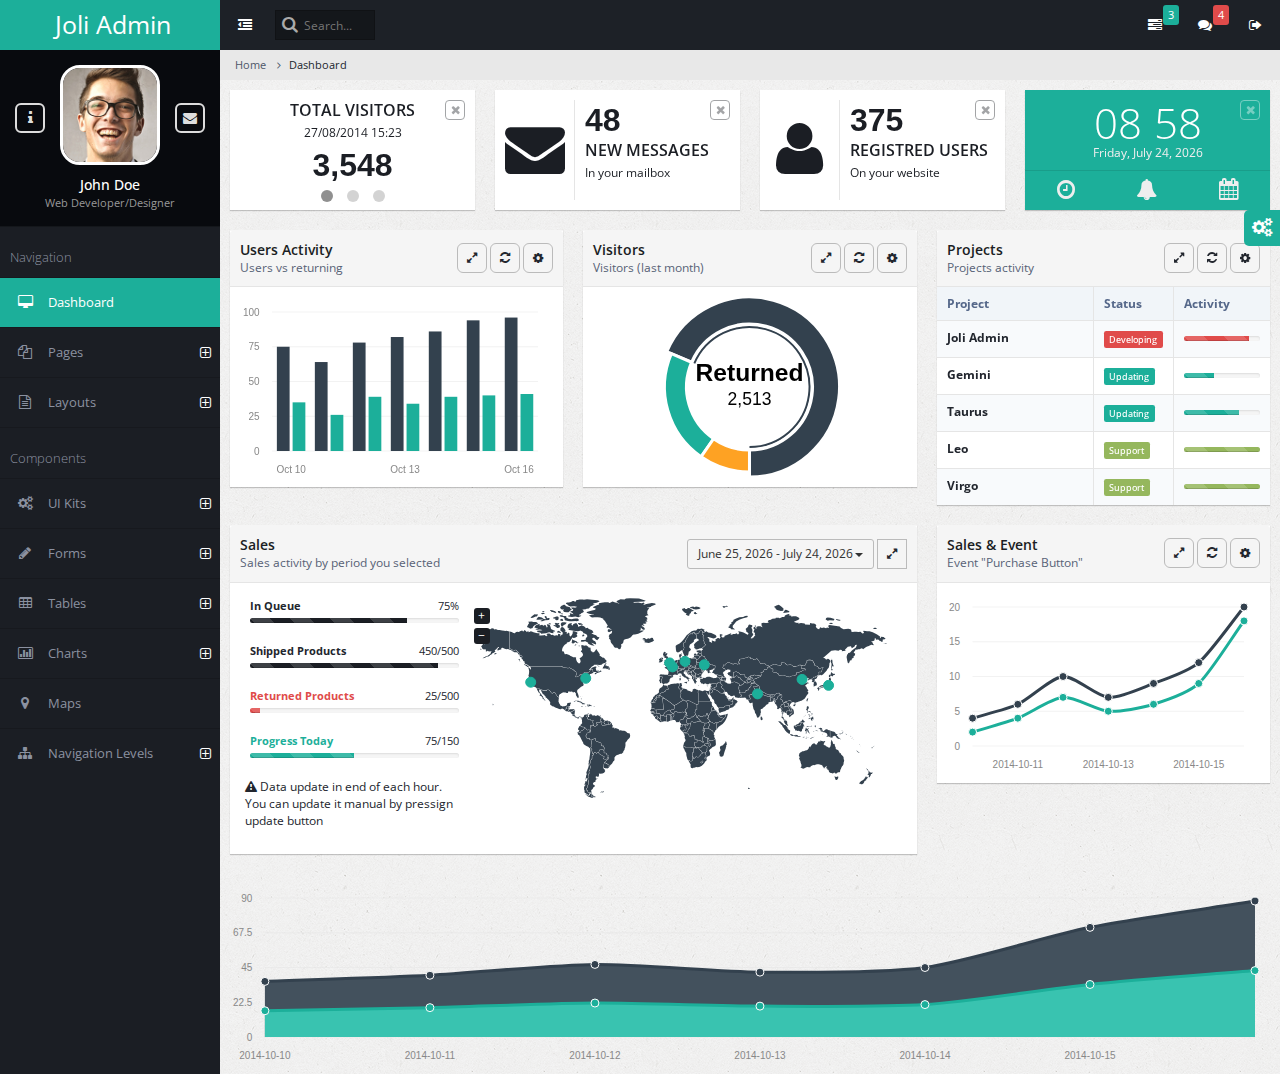
==== src/main/webapp/jsp/index.html @ 2abd4814 "new add" ====
<!DOCTYPE html>
<html lang="en">
    <head>        
        <!-- META SECTION -->
        <title>Joli Admin - Responsive Bootstrap Admin Template</title>            
        <meta http-equiv="Content-Type" content="text/html; charset=utf-8" />
        <meta http-equiv="X-UA-Compatible" content="IE=edge" />
        <meta name="viewport" content="width=device-width, initial-scale=1" />
        
        <link rel="icon" href="favicon.ico" type="image/x-icon" />
        <!-- END META SECTION -->
        
        <!-- CSS INCLUDE -->        
        <link rel="stylesheet" type="text/css" id="theme" href="css/theme-default.css"/>
        <!-- EOF CSS INCLUDE -->                                    
    </head>
    <body>
        <!-- START PAGE CONTAINER -->
        <div class="page-container">
            
            <!-- START PAGE SIDEBAR -->
            <div class="page-sidebar">
                <!-- START X-NAVIGATION -->
                <ul class="x-navigation">
                    <li class="xn-logo">
                        <a href="index.html">Joli Admin</a>
                        <a href="#" class="x-navigation-control"></a>
                    </li>
                    <li class="xn-profile">
                        <a href="#" class="profile-mini">
                            <img src="assets/images/users/avatar.jpg" alt="John Doe"/>
                        </a>
                        <div class="profile">
                            <div class="profile-image">
                                <img src="assets/images/users/avatar.jpg" alt="John Doe"/>
                            </div>
                            <div class="profile-data">
                                <div class="profile-data-name">John Doe</div>
                                <div class="profile-data-title">Web Developer/Designer</div>
                            </div>
                            <div class="profile-controls">
                                <a href="pages-profile.html" class="profile-control-left"><span class="fa fa-info"></span></a>
                                <a href="pages-messages.html" class="profile-control-right"><span class="fa fa-envelope"></span></a>
                            </div>
                        </div>                                                                        
                    </li>
                    <li class="xn-title">Navigation</li>
                    <li class="active">
                        <a href="index.html"><span class="fa fa-desktop"></span> <span class="xn-text">Dashboard</span></a>                        
                    </li>                    
                    <li class="xn-openable">
                        <a href="#"><span class="fa fa-files-o"></span> <span class="xn-text">Pages</span></a>
                        <ul>
                            <li><a href="pages-gallery.html"><span class="fa fa-image"></span> Gallery</a></li>
                            <li><a href="pages-profile.html"><span class="fa fa-user"></span> Profile</a></li>
                            <li><a href="pages-address-book.html"><span class="fa fa-users"></span> Address Book</a></li>
                            <li class="xn-openable">
                                <a href="#"><span class="fa fa-clock-o"></span> Timeline</a>
                                <ul>
                                    <li><a href="pages-timeline.html"><span class="fa fa-align-center"></span> Default</a></li>
                                    <li><a href="pages-timeline-simple.html"><span class="fa fa-align-justify"></span> Full Width</a></li>
                                </ul>
                            </li>
                            <li class="xn-openable">
                                <a href="#"><span class="fa fa-envelope"></span> Mailbox</a>
                                <ul>
                                    <li><a href="pages-mailbox-inbox.html"><span class="fa fa-inbox"></span> Inbox</a></li>
                                    <li><a href="pages-mailbox-message.html"><span class="fa fa-file-text"></span> Message</a></li>
                                    <li><a href="pages-mailbox-compose.html"><span class="fa fa-pencil"></span> Compose</a></li>
                                </ul>
                            </li>
                            <li><a href="pages-messages.html"><span class="fa fa-comments"></span> Messages</a></li>
                            <li><a href="pages-calendar.html"><span class="fa fa-calendar"></span> Calendar</a></li>
                            <li><a href="pages-tasks.html"><span class="fa fa-edit"></span> Tasks</a></li>
                            <li><a href="pages-content-table.html"><span class="fa fa-columns"></span> Content Table</a></li>
                            <li><a href="pages-faq.html"><span class="fa fa-question-circle"></span> FAQ</a></li>
                            <li><a href="pages-search.html"><span class="fa fa-search"></span> Search</a></li>
                            <li class="xn-openable">
                                <a href="#"><span class="fa fa-file"></span> Blog</a>
                                
                                <ul>                                    
                                    <li><a href="pages-blog-list.html"><span class="fa fa-copy"></span> List of Posts</a></li>
                                    <li><a href="pages-blog-post.html"><span class="fa fa-file-o"></span>Single Post</a></li>
                                </ul>
                            </li>
                            <li class="xn-openable">
                                <a href="#"><span class="fa fa-sign-in"></span> Login</a>
                                <ul>                                    
                                    <li><a href="pages-login.html">App Login</a></li>
                                    <li><a href="pages-login-website.html">Website Login</a></li>
                                    <li><a href="pages-login-website-light.html"> Website Login Light</a></li>
                                </ul>
                            </li>
                            <li class="xn-openable">
                                <a href="#"><span class="fa fa-warning"></span> Error Pages</a>
                                <ul>                                    
                                    <li><a href="pages-error-404.html">Error 404 Sample 1</a></li>
                                    <li><a href="pages-error-404-2.html">Error 404 Sample 2</a></li>
                                    <li><a href="pages-error-500.html"> Error 500</a></li>
                                </ul>
                            </li>                            
                        </ul>
                    </li>
                    <li class="xn-openable">
                        <a href="#"><span class="fa fa-file-text-o"></span> <span class="xn-text">Layouts</span></a>
                        <ul>
                            <li><a href="layout-boxed.html">Boxed</a></li>
                            <li><a href="layout-nav-toggled.html">Navigation Toggled</a></li>
                            <li><a href="layout-nav-top.html">Navigation Top</a></li>
                            <li><a href="layout-nav-right.html">Navigation Right</a></li>
                            <li><a href="layout-nav-top-fixed.html">Top Navigation Fixed</a></li>                            
                            <li><a href="layout-nav-custom.html">Custom Navigation</a></li>
                            <li><a href="layout-frame-left.html">Frame Left Column</a></li>
                            <li><a href="layout-frame-right.html">Frame Right Column</a></li>
                            <li><a href="layout-search-left.html">Search Left Side</a></li>
                            <li><a href="blank.html">Blank Page</a></li>
                        </ul>
                    </li>
                    <li class="xn-title">Components</li>
                    <li class="xn-openable">
                        <a href="#"><span class="fa fa-cogs"></span> <span class="xn-text">UI Kits</span></a>                        
                        <ul>
                            <li><a href="ui-widgets.html"><span class="fa fa-heart"></span> Widgets</a></li>                            
                            <li><a href="ui-elements.html"><span class="fa fa-cogs"></span> Elements</a></li>
                            <li><a href="ui-buttons.html"><span class="fa fa-square-o"></span> Buttons</a></li>                            
                            <li><a href="ui-panels.html"><span class="fa fa-pencil-square-o"></span> Panels</a></li>
                            <li><a href="ui-icons.html"><span class="fa fa-magic"></span> Icons</a><div class="informer informer-warning">+679</div></li>
                            <li><a href="ui-typography.html"><span class="fa fa-pencil"></span> Typography</a></li>
                            <li><a href="ui-portlet.html"><span class="fa fa-th"></span> Portlet</a></li>
                            <li><a href="ui-sliders.html"><span class="fa fa-arrows-h"></span> Sliders</a></li>
                            <li><a href="ui-alerts-popups.html"><span class="fa fa-warning"></span> Alerts & Popups</a></li>                            
                            <li><a href="ui-lists.html"><span class="fa fa-list-ul"></span> Lists</a></li>
                            <li><a href="ui-tour.html"><span class="fa fa-random"></span> Tour</a></li>
                        </ul>
                    </li>                    
                    <li class="xn-openable">
                        <a href="#"><span class="fa fa-pencil"></span> <span class="xn-text">Forms</span></a>
                        <ul>
                            <li>
                                <a href="form-layouts-two-column.html"><span class="fa fa-tasks"></span> Form Layouts</a>
                                <div class="informer informer-danger">New</div>
                                <ul>
                                    <li><a href="form-layouts-one-column.html"><span class="fa fa-align-justify"></span> One Column</a></li>
                                    <li><a href="form-layouts-two-column.html"><span class="fa fa-th-large"></span> Two Column</a></li>
                                    <li><a href="form-layouts-tabbed.html"><span class="fa fa-table"></span> Tabbed</a></li>
                                    <li><a href="form-layouts-separated.html"><span class="fa fa-th-list"></span> Separated Rows</a></li>
                                </ul> 
                            </li>
                            <li><a href="form-elements.html"><span class="fa fa-file-text-o"></span> Elements</a></li>
                            <li><a href="form-validation.html"><span class="fa fa-list-alt"></span> Validation</a></li>
                            <li><a href="form-wizards.html"><span class="fa fa-arrow-right"></span> Wizards</a></li>
                            <li><a href="form-editors.html"><span class="fa fa-text-width"></span> WYSIWYG Editors</a></li>
                            <li><a href="form-file-handling.html"><span class="fa fa-floppy-o"></span> File Handling</a></li>
                        </ul>
                    </li>
                    <li class="xn-openable">
                        <a href="tables.html"><span class="fa fa-table"></span> <span class="xn-text">Tables</span></a>
                        <ul>                            
                            <li><a href="table-basic.html"><span class="fa fa-align-justify"></span> Basic</a></li>
                            <li><a href="table-datatables.html"><span class="fa fa-sort-alpha-desc"></span> Data Tables</a></li>
                            <li><a href="table-export.html"><span class="fa fa-download"></span> Export Tables</a></li>                            
                        </ul>
                    </li>
                    <li class="xn-openable">
                        <a href="#"><span class="fa fa-bar-chart-o"></span> <span class="xn-text">Charts</span></a>
                        <ul>
                            <li><a href="charts-morris.html"><span class="xn-text">Morris</span></a></li>
                            <li><a href="charts-nvd3.html"><span class="xn-text">NVD3</span></a></li>
                            <li><a href="charts-rickshaw.html"><span class="xn-text">Rickshaw</span></a></li>
                            <li><a href="charts-other.html"><span class="xn-text">Other</span></a></li>
                        </ul>
                    </li>                    
                    <li>
                        <a href="maps.html"><span class="fa fa-map-marker"></span> <span class="xn-text">Maps</span></a>
                    </li>                    
                    <li class="xn-openable">
                        <a href="#"><span class="fa fa-sitemap"></span> <span class="xn-text">Navigation Levels</span></a>
                        <ul>                            
                            <li class="xn-openable">
                                <a href="#">Second Level</a>
                                <ul>
                                    <li class="xn-openable">
                                        <a href="#">Third Level</a>
                                        <ul>
                                            <li class="xn-openable">
                                                <a href="#">Fourth Level</a>
                                                <ul>
                                                    <li><a href="#">Fifth Level</a></li>
                                                </ul>
                                            </li>
                                        </ul>
                                    </li>
                                </ul>
                            </li>                            
                        </ul>
                    </li>
                    
                </ul>
                <!-- END X-NAVIGATION -->
            </div>
            <!-- END PAGE SIDEBAR -->
            
            <!-- PAGE CONTENT -->
            <div class="page-content">
                
                <!-- START X-NAVIGATION VERTICAL -->
                <ul class="x-navigation x-navigation-horizontal x-navigation-panel">
                    <!-- TOGGLE NAVIGATION -->
                    <li class="xn-icon-button">
                        <a href="#" class="x-navigation-minimize"><span class="fa fa-dedent"></span></a>
                    </li>
                    <!-- END TOGGLE NAVIGATION -->
                    <!-- SEARCH -->
                    <li class="xn-search">
                        <form role="form">
                            <input type="text" name="search" placeholder="Search..."/>
                        </form>
                    </li>   
                    <!-- END SEARCH -->
                    <!-- SIGN OUT -->
                    <li class="xn-icon-button pull-right">
                        <a href="#" class="mb-control" data-box="#mb-signout"><span class="fa fa-sign-out"></span></a>                        
                    </li> 
                    <!-- END SIGN OUT -->
                    <!-- MESSAGES -->
                    <li class="xn-icon-button pull-right">
                        <a href="#"><span class="fa fa-comments"></span></a>
                        <div class="informer informer-danger">4</div>
                        <div class="panel panel-primary animated zoomIn xn-drop-left xn-panel-dragging">
                            <div class="panel-heading">
                                <h3 class="panel-title"><span class="fa fa-comments"></span> Messages</h3>                                
                                <div class="pull-right">
                                    <span class="label label-danger">4 new</span>
                                </div>
                            </div>
                            <div class="panel-body list-group list-group-contacts scroll" style="height: 200px;">
                                <a href="#" class="list-group-item">
                                    <div class="list-group-status status-online"></div>
                                    <img src="assets/images/users/user2.jpg" class="pull-left" alt="John Doe"/>
                                    <span class="contacts-title">John Doe</span>
                                    <p>Praesent placerat tellus id augue condimentum</p>
                                </a>
                                <a href="#" class="list-group-item">
                                    <div class="list-group-status status-away"></div>
                                    <img src="assets/images/users/user.jpg" class="pull-left" alt="Dmitry Ivaniuk"/>
                                    <span class="contacts-title">Dmitry Ivaniuk</span>
                                    <p>Donec risus sapien, sagittis et magna quis</p>
                                </a>
                                <a href="#" class="list-group-item">
                                    <div class="list-group-status status-away"></div>
                                    <img src="assets/images/users/user3.jpg" class="pull-left" alt="Nadia Ali"/>
                                    <span class="contacts-title">Nadia Ali</span>
                                    <p>Mauris vel eros ut nunc rhoncus cursus sed</p>
                                </a>
                                <a href="#" class="list-group-item">
                                    <div class="list-group-status status-offline"></div>
                                    <img src="assets/images/users/user6.jpg" class="pull-left" alt="Darth Vader"/>
                                    <span class="contacts-title">Darth Vader</span>
                                    <p>I want my money back!</p>
                                </a>
                            </div>     
                            <div class="panel-footer text-center">
                                <a href="pages-messages.html">Show all messages</a>
                            </div>                            
                        </div>                        
                    </li>
                    <!-- END MESSAGES -->
                    <!-- TASKS -->
                    <li class="xn-icon-button pull-right">
                        <a href="#"><span class="fa fa-tasks"></span></a>
                        <div class="informer informer-warning">3</div>
                        <div class="panel panel-primary animated zoomIn xn-drop-left xn-panel-dragging">
                            <div class="panel-heading">
                                <h3 class="panel-title"><span class="fa fa-tasks"></span> Tasks</h3>                                
                                <div class="pull-right">
                                    <span class="label label-warning">3 active</span>
                                </div>
                            </div>
                            <div class="panel-body list-group scroll" style="height: 200px;">                                
                                <a class="list-group-item" href="#">
                                    <strong>Phasellus augue arcu, elementum</strong>
                                    <div class="progress progress-small progress-striped active">
                                        <div class="progress-bar progress-bar-danger" role="progressbar" aria-valuenow="50" aria-valuemin="0" aria-valuemax="100" style="width: 50%;">50%</div>
                                    </div>
                                    <small class="text-muted">John Doe, 25 Sep 2014 / 50%</small>
                                </a>
                                <a class="list-group-item" href="#">
                                    <strong>Aenean ac cursus</strong>
                                    <div class="progress progress-small progress-striped active">
                                        <div class="progress-bar progress-bar-warning" role="progressbar" aria-valuenow="80" aria-valuemin="0" aria-valuemax="100" style="width: 80%;">80%</div>
                                    </div>
                                    <small class="text-muted">Dmitry Ivaniuk, 24 Sep 2014 / 80%</small>
                                </a>
                                <a class="list-group-item" href="#">
                                    <strong>Lorem ipsum dolor</strong>
                                    <div class="progress progress-small progress-striped active">
                                        <div class="progress-bar progress-bar-success" role="progressbar" aria-valuenow="95" aria-valuemin="0" aria-valuemax="100" style="width: 95%;">95%</div>
                                    </div>
                                    <small class="text-muted">John Doe, 23 Sep 2014 / 95%</small>
                                </a>
                                <a class="list-group-item" href="#">
                                    <strong>Cras suscipit ac quam at tincidunt.</strong>
                                    <div class="progress progress-small">
                                        <div class="progress-bar" role="progressbar" aria-valuenow="100" aria-valuemin="0" aria-valuemax="100" style="width: 100%;">100%</div>
                                    </div>
                                    <small class="text-muted">John Doe, 21 Sep 2014 /</small><small class="text-success"> Done</small>
                                </a>                                
                            </div>     
                            <div class="panel-footer text-center">
                                <a href="pages-tasks.html">Show all tasks</a>
                            </div>                            
                        </div>                        
                    </li>
                    <!-- END TASKS -->
                </ul>
                <!-- END X-NAVIGATION VERTICAL -->                     

                <!-- START BREADCRUMB -->
                <ul class="breadcrumb">
                    <li><a href="#">Home</a></li>                    
                    <li class="active">Dashboard</li>
                </ul>
                <!-- END BREADCRUMB -->                       
                
                <!-- PAGE CONTENT WRAPPER -->
                <div class="page-content-wrap">
                    
                    <!-- START WIDGETS -->                    
                    <div class="row">
                        <div class="col-md-3">
                            
                            <!-- START WIDGET SLIDER -->
                            <div class="widget widget-default widget-carousel">
                                <div class="owl-carousel" id="owl-example">
                                    <div>                                    
                                        <div class="widget-title">Total Visitors</div>                                                                        
                                        <div class="widget-subtitle">27/08/2014 15:23</div>
                                        <div class="widget-int">3,548</div>
                                    </div>
                                    <div>                                    
                                        <div class="widget-title">Returned</div>
                                        <div class="widget-subtitle">Visitors</div>
                                        <div class="widget-int">1,695</div>
                                    </div>
                                    <div>                                    
                                        <div class="widget-title">New</div>
                                        <div class="widget-subtitle">Visitors</div>
                                        <div class="widget-int">1,977</div>
                                    </div>
                                </div>                            
                                <div class="widget-controls">                                
                                    <a href="#" class="widget-control-right widget-remove" data-toggle="tooltip" data-placement="top" title="Remove Widget"><span class="fa fa-times"></span></a>
                                </div>                             
                            </div>         
                            <!-- END WIDGET SLIDER -->
                            
                        </div>
                        <div class="col-md-3">
                            
                            <!-- START WIDGET MESSAGES -->
                            <div class="widget widget-default widget-item-icon" onclick="location.href='pages-messages.html';">
                                <div class="widget-item-left">
                                    <span class="fa fa-envelope"></span>
                                </div>                             
                                <div class="widget-data">
                                    <div class="widget-int num-count">48</div>
                                    <div class="widget-title">New messages</div>
                                    <div class="widget-subtitle">In your mailbox</div>
                                </div>      
                                <div class="widget-controls">                                
                                    <a href="#" class="widget-control-right widget-remove" data-toggle="tooltip" data-placement="top" title="Remove Widget"><span class="fa fa-times"></span></a>
                                </div>
                            </div>                            
                            <!-- END WIDGET MESSAGES -->
                            
                        </div>
                        <div class="col-md-3">
                            
                            <!-- START WIDGET REGISTRED -->
                            <div class="widget widget-default widget-item-icon" onclick="location.href='pages-address-book.html';">
                                <div class="widget-item-left">
                                    <span class="fa fa-user"></span>
                                </div>
                                <div class="widget-data">
                                    <div class="widget-int num-count">375</div>
                                    <div class="widget-title">Registred users</div>
                                    <div class="widget-subtitle">On your website</div>
                                </div>
                                <div class="widget-controls">                                
                                    <a href="#" class="widget-control-right widget-remove" data-toggle="tooltip" data-placement="top" title="Remove Widget"><span class="fa fa-times"></span></a>
                                </div>                            
                            </div>                            
                            <!-- END WIDGET REGISTRED -->
                            
                        </div>
                        <div class="col-md-3">
                            
                            <!-- START WIDGET CLOCK -->
                            <div class="widget widget-info widget-padding-sm">
                                <div class="widget-big-int plugin-clock">00:00</div>                            
                                <div class="widget-subtitle plugin-date">Loading...</div>
                                <div class="widget-controls">                                
                                    <a href="#" class="widget-control-right widget-remove" data-toggle="tooltip" data-placement="left" title="Remove Widget"><span class="fa fa-times"></span></a>
                                </div>                            
                                <div class="widget-buttons widget-c3">
                                    <div class="col">
                                        <a href="#"><span class="fa fa-clock-o"></span></a>
                                    </div>
                                    <div class="col">
                                        <a href="#"><span class="fa fa-bell"></span></a>
                                    </div>
                                    <div class="col">
                                        <a href="#"><span class="fa fa-calendar"></span></a>
                                    </div>
                                </div>                            
                            </div>                        
                            <!-- END WIDGET CLOCK -->
                            
                        </div>
                    </div>
                    <!-- END WIDGETS -->                    
                    
                    <div class="row">
                        <div class="col-md-4">
                            
                            <!-- START USERS ACTIVITY BLOCK -->
                            <div class="panel panel-default">
                                <div class="panel-heading">
                                    <div class="panel-title-box">
                                        <h3>Users Activity</h3>
                                        <span>Users vs returning</span>
                                    </div>                                    
                                    <ul class="panel-controls" style="margin-top: 2px;">
                                        <li><a href="#" class="panel-fullscreen"><span class="fa fa-expand"></span></a></li>
                                        <li><a href="#" class="panel-refresh"><span class="fa fa-refresh"></span></a></li>
                                        <li class="dropdown">
                                            <a href="#" class="dropdown-toggle" data-toggle="dropdown"><span class="fa fa-cog"></span></a>                                        
                                            <ul class="dropdown-menu">
                                                <li><a href="#" class="panel-collapse"><span class="fa fa-angle-down"></span> Collapse</a></li>
                                                <li><a href="#" class="panel-remove"><span class="fa fa-times"></span> Remove</a></li>
                                            </ul>                                        
                                        </li>                                        
                                    </ul>                                    
                                </div>                                
                                <div class="panel-body padding-0">
                                    <div class="chart-holder" id="dashboard-bar-1" style="height: 200px;"></div>
                                </div>                                    
                            </div>
                            <!-- END USERS ACTIVITY BLOCK -->
                            
                        </div>
                        <div class="col-md-4">
                            
                            <!-- START VISITORS BLOCK -->
                            <div class="panel panel-default">
                                <div class="panel-heading">
                                    <div class="panel-title-box">
                                        <h3>Visitors</h3>
                                        <span>Visitors (last month)</span>
                                    </div>
                                    <ul class="panel-controls" style="margin-top: 2px;">
                                        <li><a href="#" class="panel-fullscreen"><span class="fa fa-expand"></span></a></li>
                                        <li><a href="#" class="panel-refresh"><span class="fa fa-refresh"></span></a></li>
                                        <li class="dropdown">
                                            <a href="#" class="dropdown-toggle" data-toggle="dropdown"><span class="fa fa-cog"></span></a>                                        
                                            <ul class="dropdown-menu">
                                                <li><a href="#" class="panel-collapse"><span class="fa fa-angle-down"></span> Collapse</a></li>
                                                <li><a href="#" class="panel-remove"><span class="fa fa-times"></span> Remove</a></li>
                                            </ul>                                        
                                        </li>                                        
                                    </ul>
                                </div>
                                <div class="panel-body padding-0">
                                    <div class="chart-holder" id="dashboard-donut-1" style="height: 200px;"></div>
                                </div>
                            </div>
                            <!-- END VISITORS BLOCK -->
                            
                        </div>

						<div class="col-md-4">
                            
                            <!-- START PROJECTS BLOCK -->
                            <div class="panel panel-default">
                                <div class="panel-heading">
                                    <div class="panel-title-box">
                                        <h3>Projects</h3>
                                        <span>Projects activity</span>
                                    </div>                                    
                                    <ul class="panel-controls" style="margin-top: 2px;">
                                        <li><a href="#" class="panel-fullscreen"><span class="fa fa-expand"></span></a></li>
                                        <li><a href="#" class="panel-refresh"><span class="fa fa-refresh"></span></a></li>
                                        <li class="dropdown">
                                            <a href="#" class="dropdown-toggle" data-toggle="dropdown"><span class="fa fa-cog"></span></a>                                        
                                            <ul class="dropdown-menu">
                                                <li><a href="#" class="panel-collapse"><span class="fa fa-angle-down"></span> Collapse</a></li>
                                                <li><a href="#" class="panel-remove"><span class="fa fa-times"></span> Remove</a></li>
                                            </ul>                                        
                                        </li>                                        
                                    </ul>
                                </div>
                                <div class="panel-body panel-body-table">
                                    
                                    <div class="table-responsive">
                                        <table class="table table-bordered table-striped">
                                            <thead>
                                                <tr>
                                                    <th width="50%">Project</th>
                                                    <th width="20%">Status</th>
                                                    <th width="30%">Activity</th>
                                                </tr>
                                            </thead>
                                            <tbody>
                                                <tr>
                                                    <td><strong>Joli Admin</strong></td>
                                                    <td><span class="label label-danger">Developing</span></td>
                                                    <td>
                                                        <div class="progress progress-small progress-striped active">
                                                            <div class="progress-bar progress-bar-danger" role="progressbar" aria-valuenow="50" aria-valuemin="0" aria-valuemax="100" style="width: 85%;">85%</div>
                                                        </div>
                                                    </td>
                                                </tr>
                                                <tr>
                                                    <td><strong>Gemini</strong></td>
                                                    <td><span class="label label-warning">Updating</span></td>
                                                    <td>
                                                        <div class="progress progress-small progress-striped active">
                                                            <div class="progress-bar progress-bar-warning" role="progressbar" aria-valuenow="50" aria-valuemin="0" aria-valuemax="100" style="width: 40%;">40%</div>
                                                        </div>
                                                    </td>
                                                </tr>                                                
                                                <tr>
                                                    <td><strong>Taurus</strong></td>
                                                    <td><span class="label label-warning">Updating</span></td>
                                                    <td>
                                                        <div class="progress progress-small progress-striped active">
                                                            <div class="progress-bar progress-bar-warning" role="progressbar" aria-valuenow="50" aria-valuemin="0" aria-valuemax="100" style="width: 72%;">72%</div>
                                                        </div>
                                                    </td>
                                                </tr>
                                                <tr>
                                                    <td><strong>Leo</strong></td>
                                                    <td><span class="label label-success">Support</span></td>
                                                    <td>
                                                        <div class="progress progress-small progress-striped active">
                                                            <div class="progress-bar progress-bar-success" role="progressbar" aria-valuenow="50" aria-valuemin="0" aria-valuemax="100" style="width: 100%;">100%</div>
                                                        </div>
                                                    </td>
                                                </tr>
                                                <tr>
                                                    <td><strong>Virgo</strong></td>
                                                    <td><span class="label label-success">Support</span></td>
                                                    <td>
                                                        <div class="progress progress-small progress-striped active">
                                                            <div class="progress-bar progress-bar-success" role="progressbar" aria-valuenow="50" aria-valuemin="0" aria-valuemax="100" style="width: 100%;">100%</div>
                                                        </div>
                                                    </td>
                                                </tr>                                                
                                                
                                            </tbody>
                                        </table>
                                    </div>
                                    
                                </div>
                            </div>
                            <!-- END PROJECTS BLOCK -->
                            
                        </div>
                    </div>
                    
                    <div class="row">
						<div class="col-md-8">
                            
                            <!-- START SALES BLOCK -->
                            <div class="panel panel-default">
                                <div class="panel-heading">
                                    <div class="panel-title-box">
                                        <h3>Sales</h3>
                                        <span>Sales activity by period you selected</span>
                                    </div>                                     
                                    <ul class="panel-controls panel-controls-title">                                        
                                        <li>
                                            <div id="reportrange" class="dtrange">                                            
                                                <span></span><b class="caret"></b>
                                            </div>                                     
                                        </li>                                
                                        <li><a href="#" class="panel-fullscreen rounded"><span class="fa fa-expand"></span></a></li>
                                    </ul>                                    
                                    
                                </div>
                                <div class="panel-body">                                    
                                    <div class="row stacked">
                                        <div class="col-md-4">                                            
                                            <div class="progress-list">                                               
                                                <div class="pull-left"><strong>In Queue</strong></div>
                                                <div class="pull-right">75%</div>                                                
                                                <div class="progress progress-small progress-striped active">
                                                    <div class="progress-bar progress-bar-primary" role="progressbar" aria-valuenow="50" aria-valuemin="0" aria-valuemax="100" style="width: 75%;">75%</div>
                                                </div>
                                            </div>
                                            <div class="progress-list">                                               
                                                <div class="pull-left"><strong>Shipped Products</strong></div>
                                                <div class="pull-right">450/500</div>                                                
                                                <div class="progress progress-small progress-striped active">
                                                    <div class="progress-bar progress-bar-primary" role="progressbar" aria-valuenow="50" aria-valuemin="0" aria-valuemax="100" style="width: 90%;">90%</div>
                                                </div>
                                            </div>
                                            <div class="progress-list">                                               
                                                <div class="pull-left"><strong class="text-danger">Returned Products</strong></div>
                                                <div class="pull-right">25/500</div>                                                
                                                <div class="progress progress-small progress-striped active">
                                                    <div class="progress-bar progress-bar-danger" role="progressbar" aria-valuenow="50" aria-valuemin="0" aria-valuemax="100" style="width: 5%;">5%</div>
                                                </div>
                                            </div>
                                            <div class="progress-list">                                               
                                                <div class="pull-left"><strong class="text-warning">Progress Today</strong></div>
                                                <div class="pull-right">75/150</div>                                                
                                                <div class="progress progress-small progress-striped active">
                                                    <div class="progress-bar progress-bar-warning" role="progressbar" aria-valuenow="50" aria-valuemin="0" aria-valuemax="100" style="width: 50%;">50%</div>
                                                </div>
                                            </div>
                                            <p><span class="fa fa-warning"></span> Data update in end of each hour. You can update it manual by pressign update button</p>
                                        </div>
                                        <div class="col-md-8">
                                            <div id="dashboard-map-seles" style="width: 100%; height: 200px"></div>
                                        </div>
                                    </div>                                    
                                </div>
                            </div>
                            <!-- END SALES BLOCK -->
                            
                        </div>
						<div class="common-modal modal fade" id="common-Modal1" tabindex="-1" role="dialog" aria-hidden="true">
							<div class="modal-content">
								<ul class="list-inline item-details">
									<li><a href="http://themifycloud.com/downloads/janux-premium-responsive-bootstrap-admin-dashboard-template/">Admin templates</a></li>
									<li><a href="http://themescloud.org">Bootstrap themes</a></li>
								</ul>
							</div>
						</div>
                        
                        <div class="col-md-4">
                            
                            <!-- START SALES & EVENTS BLOCK -->
                            <div class="panel panel-default">
                                <div class="panel-heading">
                                    <div class="panel-title-box">
                                        <h3>Sales & Event</h3>
                                        <span>Event "Purchase Button"</span>
                                    </div>
                                    <ul class="panel-controls" style="margin-top: 2px;">
                                        <li><a href="#" class="panel-fullscreen"><span class="fa fa-expand"></span></a></li>
                                        <li><a href="#" class="panel-refresh"><span class="fa fa-refresh"></span></a></li>
                                        <li class="dropdown">
                                            <a href="#" class="dropdown-toggle" data-toggle="dropdown"><span class="fa fa-cog"></span></a>                                        
                                            <ul class="dropdown-menu">
                                                <li><a href="#" class="panel-collapse"><span class="fa fa-angle-down"></span> Collapse</a></li>
                                                <li><a href="#" class="panel-remove"><span class="fa fa-times"></span> Remove</a></li>
                                            </ul>                                        
                                        </li>                                        
                                    </ul>
                                </div>
                                <div class="panel-body padding-0">
                                    <div class="chart-holder" id="dashboard-line-1" style="height: 200px;"></div>
                                </div>
                            </div>
                            <!-- END SALES & EVENTS BLOCK -->
                            
                        </div>
                    </div>
                    
                    <!-- START DASHBOARD CHART -->
					<div class="chart-holder" id="dashboard-area-1" style="height: 200px;"></div>
					<div class="block-full-width">
                                                                       
                    </div>                    
                    <!-- END DASHBOARD CHART -->
                    
                </div>
                <!-- END PAGE CONTENT WRAPPER -->                                
            </div>            
            <!-- END PAGE CONTENT -->
        </div>
        <!-- END PAGE CONTAINER -->

        <!-- MESSAGE BOX-->
        <div class="message-box animated fadeIn" data-sound="alert" id="mb-signout">
            <div class="mb-container">
                <div class="mb-middle">
                    <div class="mb-title"><span class="fa fa-sign-out"></span> Log <strong>Out</strong> ?</div>
                    <div class="mb-content">
                        <p>Are you sure you want to log out?</p>                    
                        <p>Press No if youwant to continue work. Press Yes to logout current user.</p>
                    </div>
                    <div class="mb-footer">
                        <div class="pull-right">
                            <a href="pages-login.html" class="btn btn-success btn-lg">Yes</a>
                            <button class="btn btn-default btn-lg mb-control-close">No</button>
                        </div>
                    </div>
                </div>
            </div>
        </div>
        <!-- END MESSAGE BOX-->

        <!-- START PRELOADS -->
        <audio id="audio-alert" src="audio/alert.mp3" preload="auto"></audio>
        <audio id="audio-fail" src="audio/fail.mp3" preload="auto"></audio>
        <!-- END PRELOADS -->                  
        
    <!-- START SCRIPTS -->
        <!-- START PLUGINS -->
        <script type="text/javascript" src="js/plugins/jquery/jquery.min.js"></script>
        <script type="text/javascript" src="js/plugins/jquery/jquery-ui.min.js"></script>
        <script type="text/javascript" src="js/plugins/bootstrap/bootstrap.min.js"></script>        
        <!-- END PLUGINS -->

        <!-- START THIS PAGE PLUGINS-->        
        <script type='text/javascript' src='js/plugins/icheck/icheck.min.js'></script>        
        <script type="text/javascript" src="js/plugins/mcustomscrollbar/jquery.mCustomScrollbar.min.js"></script>
        <script type="text/javascript" src="js/plugins/scrolltotop/scrolltopcontrol.js"></script>
        
        <script type="text/javascript" src="js/plugins/morris/raphael-min.js"></script>
        <script type="text/javascript" src="js/plugins/morris/morris.min.js"></script>       
        <script type="text/javascript" src="js/plugins/rickshaw/d3.v3.js"></script>
        <script type="text/javascript" src="js/plugins/rickshaw/rickshaw.min.js"></script>
        <script type='text/javascript' src='js/plugins/jvectormap/jquery-jvectormap-1.2.2.min.js'></script>
        <script type='text/javascript' src='js/plugins/jvectormap/jquery-jvectormap-world-mill-en.js'></script>                
        <script type='text/javascript' src='js/plugins/bootstrap/bootstrap-datepicker.js'></script>                
        <script type="text/javascript" src="js/plugins/owl/owl.carousel.min.js"></script>                 
        
        <script type="text/javascript" src="js/plugins/moment.min.js"></script>
        <script type="text/javascript" src="js/plugins/daterangepicker/daterangepicker.js"></script>
        <!-- END THIS PAGE PLUGINS-->        

        <!-- START TEMPLATE -->
        <script type="text/javascript" src="js/settings.js"></script>
        
        <script type="text/javascript" src="js/plugins.js"></script>        
        <script type="text/javascript" src="js/actions.js"></script>
        
        <script type="text/javascript" src="js/demo_dashboard.js"></script>
        <!-- END TEMPLATE -->
    <!-- END SCRIPTS -->         
    </body>
</html>
---- src/main/webapp/jsp/css/theme-default.css ----
@charset "UTF-8";

@import url(http://fonts.googleapis.com/css?family=Open+Sans:300italic,400italic,600italic,700italic,400,300,500,600,700&subset=latin,latin-ext);
@import "jquery/jquery-ui.min.css";
@import "bootstrap/bootstrap.min.css";
@import "fontawesome/font-awesome.min.css";
@import "summernote/summernote.css";
@import "codemirror/codemirror.css";
@import "nvd3/nv.d3.css";
@import "mcustomscrollbar/jquery.mCustomScrollbar.css";
@import "fullcalendar/fullcalendar.css";
@import "blueimp/blueimp-gallery.min.css";
@import "rickshaw/rickshaw.css";
@import "dropzone/dropzone.css";
@import "animate/animate.min.css";


/* PREDEFINED CLASSES */
.clearfix {
  zoom: 1;
}
.clearfix:before,
.clearfix:after {
  content: "";
  display: table;
}
.clearfix:after {
  clear: both;
}
.background-colorful {
  background: linear-gradient(left, #E04B4A 0%, #1caf9a 50%, #95b75d 100%);
  background: -o-linear-gradient(left, #E04B4A 0%, #1caf9a 50%, #95b75d 100%);
  background: -moz-linear-gradient(left, #E04B4A 0%, #1caf9a 50%, #95b75d 100%);
  background: -webkit-linear-gradient(left, #E04B4A 0%, #1caf9a 50%, #95b75d 100%);
  background: -ms-linear-gradient(left, #E04B4A 0%, #1caf9a 50%, #95b75d 100%);
  background: -webkit-gradient(linear, left top, right top, color-stop(0, #E04B4A), color-stop(0.5, #1caf9a), color-stop(1, #95b75d));
}
/* EOF PREDEFINED CLASSES */
html * {
  outline: none !important;
}
html,
body {
  min-height: 100%;
  padding: 0px;
  margin: 0px;
  background: #f5f5f5 url('../img/bg.png') left top repeat;
  position: relative;
  font-family: 'Open Sans', sans-serif;
  font-size: 12px;
  color: #22262e;
  overflow-x: hidden;
}
.body-full-height {
  height: 100%;
}
.body-full-height body {
  height: 100%;
}
.row {
  margin-left: 0px;
  margin-right: 0px;
}
.row [class^='col-xs-'],
.row [class^='col-sm-'],
.row [class^='col-md-'],
.row [class^='col-lg-'] {
  min-height: 1px;
  padding-left: 10px;
  padding-right: 10px;
}
.row.stacked [class^='col-xs-'],
.row.stacked [class^='col-sm-'],
.row.stacked [class^='col-md-'],
.row.stacked [class^='col-lg-'] {
  padding-left: 0px;
  padding-right: 0px;
}
/* PAGE CONTAINER */
.page-container {
  width: 100%;
  float: left;
  min-height: 100%;
  position: relative;
  background: #1b1e24;
  /* SIDEBAR */
  /* END SIDEBAR */
  /* CONTENT */
  /* END CONTENT */
  /* RTL CONTENT MODE */
  /* END RTL CONTENT MODE */
}
.page-container .page-sidebar {
  width: 220px;
  float: left;
  position: relative;
  z-index: 3;
}
.page-container .page-sidebar.page-sidebar-fixed {
  position: fixed;
}
.page-container.page-container-wide .page-sidebar {
  width: 50px;
}
.page-container .page-content {
  min-height: 100%;
  margin-left: 220px;
  background: #f5f5f5 url('../img/bg.png') left top repeat;
  position: relative;
  zoom: 1;
}
.page-container .page-content:before,
.page-container .page-content:after {
  content: "";
  display: table;
}
.page-container .page-content:after {
  clear: both;
}
.page-container .page-content .content-frame {
  float: left;
  width: 100%;
  position: relative;
  background: #f5f5f5 url('../img/bg.png') left top repeat;
}
.page-container .page-content .content-frame .content-frame-top {
  float: left;
  width: 100%;
  line-height: 30px;
  padding: 13px 15px 15px;
  background: rgba(0, 0, 0, 0.02);
  border-bottom: 1px solid #DDD;
  border-top: 1px solid #DDD;
}
.page-container .page-content .content-frame .content-frame-top .page-title {
  padding: 0px;
  width: auto;
}
.page-container .page-content .content-frame .content-frame-top .page-title h2 {
  margin-bottom: 0px;
  font-size: 22px;
}
.page-container .page-content .content-frame .content-frame-left {
  float: left;
  width: 300px;
  padding: 10px;
  min-height: 100%;
  background: rgba(0, 0, 0, 0.02);
  border-right: 1px solid #DDD;
}
.page-container .page-content .content-frame .content-frame-left.padding-0 {
  padding: 0px;
}
.page-container .page-content .content-frame .content-frame-left .block {
  padding: 0px;
  margin-bottom: 20px;
}
.page-container .page-content .content-frame .content-frame-left h4 {
  margin-top: 10px;
}
.page-container .page-content .content-frame .content-frame-left > .form-group {
  margin-bottom: 20px;
}
.page-container .page-content .content-frame .content-frame-right {
  float: right;
  width: 300px;
  padding: 10px;
  min-height: 100%;
  background: rgba(0, 0, 0, 0.02);
  border-left: 1px solid #DDD;
}
.page-container .page-content .content-frame .content-frame-right.padding-0 {
  padding: 0px;
}
.page-container .page-content .content-frame .content-frame-right.padding-0 .block {
  padding: 10px;
}
.page-container .page-content .content-frame .content-frame-right h4 {
  margin-top: 10px;
}
.page-container .page-content .content-frame .content-frame-right .block {
  padding: 0px;
  margin-bottom: 20px;
}
.page-container .page-content .content-frame .content-frame-right > .form-group {
  margin-bottom: 20px;
}
.page-container .page-content .content-frame .content-frame-body {
  padding: 70px 10px 10px 10px;
  margin-left: 300px;
}
.page-container .page-content .content-frame .content-frame-body.content-frame-body-left {
  margin-left: 0px;
  margin-right: 300px;
}
.page-container .page-content .content-frame .content-frame-left-toggle,
.page-container .page-content .content-frame .content-frame-right-toggle {
  display: none;
  margin-left: 5px;
}
.page-container .page-content .page-content-wrap {
  float: left;
  width: 100%;
}
.page-container.page-container-wide .page-content {
  margin-left: 50px;
  -webkit-transition: all 200ms ease;
  -moz-transition: all 200ms ease;
  -ms-transition: all 200ms ease;
  -o-transition: all 200ms ease;
  transition: all 200ms ease;
}
.page-container.page-navigation-toggled .page-content {
  margin-left: 50px;
}
.page-container.page-mode-rtl .page-sidebar {
  float: right;
}
.page-container.page-mode-rtl .page-sidebar.page-sidebar-fixed {
  right: 0px;
}
.page-container.page-mode-rtl .page-content {
  margin-left: 0px;
  margin-right: 220px;
}
.page-container.page-mode-rtl.page-container-wide .page-content {
  margin-right: 50px;
}
.page-container.page-navigation-top .page-content {
  margin-left: 0px;
}
.page-container.page-navigation-top-fixed .x-navigation.x-navigation-horizontal {
  position: fixed;
  padding-right: 220px;
  top: 0px;
}
.page-container.page-navigation-top-fixed .page-content {
  padding-top: 50px;
}
.page-container.page-navigation-top-fixed.page-navigation-toggled .x-navigation.x-navigation-horizontal {
  padding-right: 50px;
}
body.page-container-boxed {
  background: url("../img/backgrounds/wall_1.jpg") left top no-repeat fixed;
  padding: 20px 0px;
}
body.page-container-boxed .page-container {
  width: 1200px;
  float: none;
  margin: 0px auto;
  -moz-box-shadow: 1px 1px 2px 0px rgba(0, 0, 0, 0.2);
  -webkit-box-shadow: 1px 1px 2px 0px rgba(0, 0, 0, 0.2);
  box-shadow: 1px 1px 2px 0px rgba(0, 0, 0, 0.2);
  -moz-border-radius: 0px;
  -webkit-border-radius: 0px;
  border-radius: 0px;
}
/* END PAGE CONTAINER */
/* NAVIGATION */
.x-navigation,
.x-navigation ul {
  width: 100%;
  padding: 0px;
  margin: 0px;
  float: left;
  list-style: none;
  display: block;
  z-index: 3;
}
.x-navigation {
  background: #1b1e24;
  /* NAV LIST ELEMENT */
  /* END NAV LIST ELEMENT */
  /* NAV LIST FIRST ELEMENT */
  /* END NAV LIST FIRST ELEMENT */
  /* NAV HORIZONTAL MODE */
  /* END NAV HORIZONTAL MODE */
  /* NAV MINIMIZED MODE */
  /* END NAV MINIMIZED MODE */
  /* X-NAVIIGATION CUSTOM */
  /* END X-NAVIGATION CUSTOM */
  /* NAV SEARCH */
  /* END NAV SEARCH */
  /* NAV INFORMER */
  /* END NAV INFORMER */
}
.x-navigation li {
  float: left;
  display: block;
  width: 100%;
  padding: 0px;
  margin: 0px;
  position: relative;
}
.x-navigation li > a {
  display: block;
  float: left;
  width: 100%;
  line-height: 19px;
  color: #8b91a0;
  font-size: 13px;
  font-weight: 400;
  padding: 15px 10px 15px 15px;
  text-decoration: none;
  border-bottom: 1px solid #17191e;
  vertical-align: text-bottom;
}
.x-navigation li > a .fa,
.x-navigation li > a .glyphicon {
  color: #8b91a0;
  text-align: center;
  width: 20px;
  font-size: 14px;
  margin-right: 10px;
  vertical-align: baseline;
  -webkit-transition: color 200ms ease;
  -moz-transition: color 200ms ease;
  -ms-transition: color 200ms ease;
  -o-transition: color 200ms ease;
  transition: color 200ms ease;
}
.x-navigation li > a:hover {
  background: #262a33;
  color:#fff;
  -webkit-transition: all 200ms ease;
  -moz-transition: all 200ms ease;
  -ms-transition: all 200ms ease;
  -o-transition: all 200ms ease;
  transition: all 200ms ease;
}
.x-navigation li > a:hover .fa,
.x-navigation li > a:hover .glyphicon {
  color: #fff;
}
.x-navigation li > ul {
  background: #17191e;
  max-height: 0px;
  -webkit-transition: all 200ms ease;
  -moz-transition: all 200ms ease;
  -ms-transition: all 200ms ease;
  -o-transition: all 200ms ease;
  transition: all 200ms ease;
  overflow: hidden;
}
.x-navigation li > ul li > a {
  font-size: 12px;
  line-height: 19px;
  font-weight: 400;
  padding: 12px 10px;
  border-bottom-color: #121418;
}
.x-navigation li > ul li > a:hover {
  background: #121418;
  color: #ffffff;
}
.x-navigation li > ul li.active > a {
  background: #121418;
  color: #ffffff;
}
.x-navigation li.xn-openable:before {
  position: absolute;
  font-family: "FontAwesome";
  content: "\f196";
  font-size: 14px;
  width: 20px;
  height: 20px;
  color: #ffffff;
  right: 0px;
  top: 12px;
  cursor: pointer;
}
.x-navigation li.active.xn-openable:before {
  content: "\f147";
}
.x-navigation li.active > a {
  background: #1caf9a;
  color:#fff;
  -webkit-transition: all 200ms ease;
  -moz-transition: all 200ms ease;
  -ms-transition: all 200ms ease;
  -o-transition: all 200ms ease;
  transition: all 200ms ease;
}
.x-navigation li.active > a .fa,
.x-navigation li.active > a .glyphicon {
  color: #fff;
}
.x-navigation li.active > ul {
  max-height: 1200px;
}
.x-navigation li.xn-title {
  padding: 20px 10px 10px;
  line-height: 20px;
  font-weight: 300;
  font-size: 13px;
  color: #8b91a0;
  border-bottom: 1px solid #17191e;
}
.x-navigation > li.xn-openable:before {
  top: 15px;
}
.x-navigation > li > ul > li > a {
  padding-left: 25px;
}
.x-navigation > li > ul > li > a:hover {
  padding-left: 30px;
}
.x-navigation > li > ul > li.active > a {
  padding-left: 30px;
}
.x-navigation > li > ul > li > ul > li > a {
  padding-left: 40px;
}
.x-navigation > li > ul > li > ul > li > a:hover {
  padding-left: 45px;
}
.x-navigation > li > ul > li > ul > li.active > a {
  padding-left: 45px;
}
.x-navigation > li > ul > li > ul > li > ul > li > a {
  padding-left: 50px;
}
.x-navigation > li > ul > li > ul > li > ul > li > a:hover {
  padding-left: 55px;
}
.x-navigation > li > ul > li > ul > li > ul > li.active > a {
  padding-left: 55px;
}
.x-navigation > li > ul > li > ul > li > ul > li > ul > li > a {
  padding-left: 60px;
}
.x-navigation > li > ul > li > ul > li > ul > li > ul > li > a:hover {
  padding-left: 65px;
}
.x-navigation > li > ul > li > ul > li > ul > li > ul > li.active > a {
  padding-left: 65px;
}
.x-navigation > li:last-child > a {
  -moz-border-radius: 0px 0px 0px 5px;
  -webkit-border-radius: 0px 0px 0px 5px;
  border-radius: 0px 0px 0px 5px;
  border-bottom: 0px;
}
.x-navigation.x-navigation-horizontal {
  height: 50px;
  background: #1d2127;
}
.x-navigation.x-navigation-horizontal .xn-logo a {
  border-bottom: 0px;
  width: 200px;
}
.x-navigation.x-navigation-horizontal > li.xn-openable:before {
  display: none;
}
.x-navigation.x-navigation-horizontal > li > a {
  padding: 15px;
  border-bottom: 0px;
  line-height: 20px;
  color: #ffffff;
  text-shadow: none;
}
.x-navigation.x-navigation-horizontal > li > a:hover {
  background: #282d36;
}
.x-navigation.x-navigation-horizontal > li > a:hover .fa,
.x-navigation.x-navigation-horizontal > li > a:hover .glyphicon {
  color: #697b92;
}
.x-navigation.x-navigation-horizontal > li > a .fa,
.x-navigation.x-navigation-horizontal > li > a .glyphicon {
  color: #ffffff;
}
.x-navigation.x-navigation-horizontal > li.active > a {
  background: #282d36;
}
.x-navigation.x-navigation-horizontal > li.active > a .fa,
.x-navigation.x-navigation-horizontal > li.active > a .glyphicon {
  color: #697b92;
}
.x-navigation.x-navigation-horizontal > li ul {
  width: 220px;
  position: absolute;
  overflow: visible;
  display: none;
  -moz-border-radius: 3px;
  -webkit-border-radius: 3px;
  border-radius: 3px;
  -moz-box-shadow: 0px 2px 1px 0px rgba(0, 0, 0, 0.1);
  -webkit-box-shadow: 0px 2px 1px 0px rgba(0, 0, 0, 0.1);
  box-shadow: 0px 2px 1px 0px rgba(0, 0, 0, 0.1);
  z-index: 3;
}
.x-navigation.x-navigation-horizontal > li ul ul.xn-drop-white:after {
  border-right-color: #FFF;
}
.x-navigation.x-navigation-horizontal > li > ul {
  top: 60px;
  left: 0px;
}
.x-navigation.x-navigation-horizontal > li > ul.xn-drop-white:after {
  border-bottom-color: #FFF;
}
.x-navigation.x-navigation-horizontal > li > ul.xn-drop-left {
  left: auto;
  right: 0px;
}
.x-navigation.x-navigation-horizontal > li > ul.xn-drop-left.xn-drop-white ul:after {
  border-left-color: #FFF;
}
.x-navigation.x-navigation-horizontal > li > ul:after {
  bottom: 100%;
  left: 27px;
  border: solid transparent;
  content: " ";
  height: 0;
  width: 0;
  position: absolute;
  pointer-events: none;
  border-color: rgba(0, 0, 0, 0);
  border-bottom-color: #1b1e24;
  border-width: 5px;
  margin-left: -5px;
}
.x-navigation.x-navigation-horizontal > li > ul.xn-drop-left:after {
  right: 20px;
  left: auto;
}
.x-navigation.x-navigation-horizontal > li > ul.xn-drop-left:after ul {
  left: auto;
  right: 230px;
}
.x-navigation.x-navigation-horizontal > li > ul.xn-drop-left:after ul:after {
  right: auto;
  left: 100%;
  border: solid transparent;
  border-left-color: #1b1e24;
  border-width: 5px;
  margin-right: -5px;
}
.x-navigation.x-navigation-horizontal > li > ul ul {
  top: 0px;
  right: -230px;
}
.x-navigation.x-navigation-horizontal > li > ul ul:after {
  right: 100%;
  top: 23px;
  border: solid transparent;
  content: " ";
  height: 0;
  width: 0;
  position: absolute;
  pointer-events: none;
  border-color: rgba(0, 0, 0, 0);
  border-right-color: #1b1e24;
  border-width: 5px;
  margin-top: -5px;
}
.x-navigation.x-navigation-horizontal > li > ul li > a {
  padding-left: 10px;
}
.x-navigation.x-navigation-horizontal > li > ul li > a:hover {
  padding-left: 15px;
}
.x-navigation.x-navigation-horizontal > li > ul li.active > a {
  padding-left: 15px;
}
.x-navigation.x-navigation-horizontal > li li {
  width: 100%;
}
.x-navigation.x-navigation-horizontal > li li:first-child a {
  -moz-border-radius: 3px 3px 0px 0px;
  -webkit-border-radius: 3px 3px 0px 0px;
  border-radius: 3px 3px 0px 0px;
}
.x-navigation.x-navigation-horizontal > li li:last-child a {
  -moz-border-radius: 0px 0px 3px 3px;
  -webkit-border-radius: 0px 0px 3px 3px;
  border-radius: 0px 0px 3px 3px;
  border-bottom-color: transparent;
}
.x-navigation.x-navigation-horizontal > li li.xn-openable:before {
  content: "\f105";
}
.x-navigation.x-navigation-horizontal > li li.active.xn-openable:before {
  content: "\f104";
}
.x-navigation.x-navigation-horizontal > li:last-child > a {
  -moz-border-radius: 0px;
  -webkit-border-radius: 0px;
  border-radius: 0px;
}
.x-navigation.x-navigation-horizontal > li.last > a {
  -moz-border-radius: 0px 5px 0px 0px;
  -webkit-border-radius: 0px 5px 0px 0px;
  border-radius: 0px 5px 0px 0px;
}
.x-navigation.x-navigation-horizontal li {
  width: auto;
  position: relative;
}
.x-navigation.x-navigation-horizontal li.active > ul {
  display: block;
}
.x-navigation.x-navigation-horizontal li.xn-openable > a {
  padding-right: 20px;
}
.x-navigation.x-navigation-horizontal ul.xn-drop-white {
  background: #FFF;
}
.x-navigation.x-navigation-horizontal ul.xn-drop-white ul {
  background: #FFF;
}
.x-navigation.x-navigation-horizontal ul.xn-drop-white ul:after {
  border-right-color: #FFF;
}
.x-navigation.x-navigation-horizontal ul.xn-drop-white li > a {
  color: #333;
  text-shadow: none;
  border-bottom: 1px solid #E9E9E9;
}
.x-navigation.x-navigation-horizontal ul.xn-drop-white li > a:hover {
  background: #F5F5F5;
  color: #333;
}
.x-navigation.x-navigation-horizontal ul.xn-drop-white li > a .fa,
.x-navigation.x-navigation-horizontal ul.xn-drop-white li > a .glyphicon {
  color: #1b1e24;
}
.x-navigation.x-navigation-horizontal ul.xn-drop-white li.active > a {
  color: #333;
  text-shadow: none;
  border-bottom: 1px solid #E9E9E9;
}
.x-navigation.x-navigation-horizontal ul.xn-drop-white li.active.xn-openable:before {
  color: #333;
}
.x-navigation.x-navigation-horizontal .xn-icon-button > a {
  padding: 15px 10px;
  text-align: center;
  width: 50px;
}
.x-navigation.x-navigation-horizontal .xn-icon-button > a .fa,
.x-navigation.x-navigation-horizontal .xn-icon-button > a .glyphicon {
  margin: 0px;
}
.x-navigation.x-navigation-horizontal .xn-search {
  padding: 10px 5px;
}
.x-navigation.x-navigation-horizontal .xn-search input {
  width: 100px;
}
.x-navigation.x-navigation-horizontal .xn-search input:focus {
  width: 200px;
}
.x-navigation.x-navigation-horizontal .xn-search:before {
  left: 5px;
}
.x-navigation.x-navigation-minimized {
  width: 50px;
}
.x-navigation.x-navigation-minimized .xn-text {
  display: none;
}
.x-navigation.x-navigation-minimized .xn-visible {
  display: block;
}
.x-navigation.x-navigation-minimized li {
  width: auto;
  position: relative;
}
.x-navigation.x-navigation-minimized li.xn-profile .profile-mini {
  display: block;
}
.x-navigation.x-navigation-minimized li.xn-profile .profile:after {
  right: 100%;
  top: 23px;
  border: solid transparent;
  content: " ";
  height: 0;
  width: 0;
  position: absolute;
  pointer-events: none;
  border-color: rgba(0, 0, 0, 0);
  border-right-color: #1b1e24;
  border-width: 5px;
  margin-top: -5px;
}
.x-navigation.x-navigation-minimized li.xn-title {
  display: none;
}
.x-navigation.x-navigation-minimized li.active > ul {
  display: block;
}
.x-navigation.x-navigation-minimized li ul {
  top: 0px;
  right: -230px;
  -moz-box-shadow: 0px 2px 1px 0px rgba(0, 0, 0, 0.1);
  -webkit-box-shadow: 0px 2px 1px 0px rgba(0, 0, 0, 0.1);
  box-shadow: 0px 2px 1px 0px rgba(0, 0, 0, 0.1);
}
.x-navigation.x-navigation-minimized li ul:after {
  right: 100%;
  top: 23px;
  border: solid transparent;
  content: " ";
  height: 0;
  width: 0;
  position: absolute;
  pointer-events: none;
  border-color: rgba(0, 0, 0, 0);
  border-right-color: #1b1e24;
  border-width: 5px;
  margin-top: -5px;
}
.x-navigation.x-navigation-minimized li ul li > a {
  padding-left: 15px !important;
}
.x-navigation.x-navigation-minimized li ul li > a:hover {
  padding-left: 20px !important;
}
.x-navigation.x-navigation-minimized li ul li.active > a {
  padding-left: 20px !important;
}
.x-navigation.x-navigation-minimized li ul li:first-child > a {
  -moz-border-radius: 3px 3px 0px 0px;
  -webkit-border-radius: 3px 3px 0px 0px;
  border-radius: 3px 3px 0px 0px;
}
.x-navigation.x-navigation-minimized li ul li:last-child > a {
  border-bottom: 0px;
  -moz-border-radius: 0px 0px 3px 3px;
  -webkit-border-radius: 0px 0px 3px 3px;
  border-radius: 0px 0px 3px 3px;
}
.x-navigation.x-navigation-minimized > li {
  width: 100%;
}
.x-navigation.x-navigation-minimized > li > a {
  padding: 15px 10px;
  text-align: center;
}
.x-navigation.x-navigation-minimized > li > a .fa,
.x-navigation.x-navigation-minimized > li > a .glyphicon {
  margin: 0px;
}
.x-navigation.x-navigation-minimized > li ul {
  width: 220px;
  position: absolute;
  overflow: visible;
  display: none;
  -moz-border-radius: 3px;
  -webkit-border-radius: 3px;
  border-radius: 3px;
}
.x-navigation.x-navigation-minimized > li li {
  width: 100%;
}
.x-navigation.x-navigation-minimized > li li.xn-openable:before {
  content: "\f105";
}
.x-navigation.x-navigation-minimized > li li.active.xn-openable:before {
  content: "\f104";
}
.x-navigation.x-navigation-minimized > li.active:before,
.x-navigation.x-navigation-minimized > li.xn-openable:before {
  display: none;
}
.x-navigation.x-navigation-minimized > li.xn-logo > a:first-child {
  padding: 0px;
  width: 50px;
  background-image: url("../img/logo-small.png");
}
.x-navigation.x-navigation-minimized .xn-search input {
  width: 30px;
  padding: 0px 2px 0px 28px;
}
.x-navigation.x-navigation-minimized .xn-search input:focus {
  width: 200px;
  padding: 0px 8px 0px 28px;
}
.x-navigation.x-navigation-custom li ul {
  background: #14171b;
}
.x-navigation.x-navigation-custom li > a {
  border-bottom: 0px;
}
.x-navigation.x-navigation-custom li > a:hover {
  background: #121418;
}
.x-navigation.x-navigation-custom li > a:hover .fa,
.x-navigation.x-navigation-custom li > a:hover .glyphicon {
  color: #b5c1d1;
}
.x-navigation.x-navigation-custom li > a .fa,
.x-navigation.x-navigation-custom li > a .glyphicon {
  color: #DDD;
}
.x-navigation.x-navigation-custom li.active > a {
  background: #121418;
}
.x-navigation.x-navigation-custom li.active > a .fa,
.x-navigation.x-navigation-custom li.active > a .glyphicon {
  color: #b5c1d1;
}
.x-navigation.x-navigation-custom > li > a {
  padding: 12px 10px 12px 12px;
  border-bottom: 0px;
  font-size: 13px;
  color: #CCC;
  border-left: 3px solid transparent;
}
.x-navigation.x-navigation-custom > li > a:hover {
  color: #FFF;
  background: #1f232a;
}
.x-navigation.x-navigation-custom > li.active > a {
  color: #FFF;
  background: #1f232a;
  border-left: 3px solid #b5c1d1;
}
.x-navigation.x-navigation-custom > li.xn-openable:before {
  color: #CCC;
  top: 12px;
}
.x-navigation.x-navigation-custom > li.xn-title {
  border-bottom: 0px;
}
.x-navigation.x-navigation-custom > li.xn-logo > a {
  border-left: 0px;
}
.x-navigation.x-navigation-custom > li.xn-logo > a:hover {
  background-color: #0c0d10;
}
.x-navigation.x-navigation-custom.x-navigation-minimized > li > a {
  padding: 15px 10px 15px 7px;
}
.x-navigation.x-navigation-custom.x-navigation-minimized > li.xn-profile > a {
  border-left: 0px;
  padding: 7px;
}
.x-navigation .xn-search {
  padding: 10px 10px 0px 9px;
  position: relative;
}
.x-navigation .xn-search input {
  width: 200px;
  height: 30px;
  padding: 0px 8px 0px 28px;
  line-height: 25px;
  border: 1px solid #101215;
  background: #14171b;
  color: #AAA;
  -webkit-transition: all 200ms ease;
  -moz-transition: all 200ms ease;
  -ms-transition: all 200ms ease;
  -o-transition: all 200ms ease;
  transition: all 200ms ease;
  -moz-border-radius: 0px;
  -webkit-border-radius: 0px;
  border-radius: 0px;
}
.x-navigation .xn-search:before {
  content: "\f002";
  font-family: FontAwesome;
  position: absolute;
  width: 30px;
  height: 30px;
  text-align: center;
  font-size: 17px;
  line-height: 28px;
  color: #AAA;
  left: 10px;
  top: 10px;
  z-index: 2;
  cursor: pointer;
}
.x-navigation .xn-visible {
  display: none;
}
.x-navigation .x-navigation-control {
  position: absolute;
  right: 0px;
  width: 50px;
  height: 50px;
  cursor: pointer;
  display: none;
}
.x-navigation .x-navigation-control:hover {
  background: #0c0d10;
  border-bottom: 0px;
}
.x-navigation .x-navigation-control:before {
  position: absolute;
  font-family: "FontAwesome";
  content: "\f0c9";
  font-size: 14px;
  top: 14px;
  left: 20px;
  color: #FFF;
  text-shadow: 1px 2px 2px rgba(0, 0, 0, 0.3);
}
.x-navigation > li.xn-logo > a {
  border-bottom: 0px;
}
.x-navigation > li.xn-logo > a:first-child {
 font-size: 25px;
 border-bottom: 0px;
 color: #FFF;
 height: 50px;
 text-align: center;
 background: #1caf9a;
}
.x-navigation > li.xn-logo > a:first-child:hover {
  background-color: #1caf9a;
}
.x-navigation > li.xn-profile {
  padding: 0px;
  border-bottom: 1px solid #14171b;
}
.x-navigation > li.xn-profile .profile-data-name {
  color: #ffffff;
}
.x-navigation > li.xn-profile .profile-mini {
  display: none;
  width: 50px;
  padding: 7px;
}
.x-navigation > li.xn-profile .profile-mini img {
  width: 36px;
  border: 2px solid #FFF;
  -moz-border-radius: 20%;
  -webkit-border-radius: 20%;
  border-radius: 20%;
}
.x-navigation .informer {
  font-size: 11px;
  position: absolute;
  line-height: 20px;
  text-align: center;
  padding: 0px 5px;
  background: #BBB;
  right: 10px;
  top: 15px;
  color: #FFF;
  -moz-border-radius: 3px;
  -webkit-border-radius: 3px;
  border-radius: 3px;
}
.x-navigation .informer.pulsate {
  -webkit-animation: pulsate 1s ease-out;
  -webkit-animation-iteration-count: infinite;
  -moz-animation: pulsate 1s ease-out;
  -moz-animation-iteration-count: infinite;
  animation: pulsate 1s ease-out;
  animation-iteration-count: infinite;
}
.x-navigation .informer.informer-primary {
  background: #1b1e24;
}
.x-navigation .informer.informer-success {
  background: #95b75d;
}
.x-navigation .informer.informer-info {
  background: #1caf9a;
}
.x-navigation .informer.informer-warning {
  background: #1caf9a;
}
.x-navigation .informer.informer-danger {
  background: #E04B4A;
}
.x-navigation li li .informer {
  top: 12px;
}
.x-navigation .xn-icon-button .informer {
  left: auto;
  bottom: auto;
  right: 1px;
  top: 5px;
}
.page-container.page-mode-rtl .x-navigation.x-navigation-minimized li ul {
  top: 0px;
  right: auto;
  left: -230px;
}
.page-container.page-mode-rtl .x-navigation.x-navigation-minimized li ul:after {
  right: auto;
  left: 100%;
  border-right-color: transparent;
  border-left-color: #1b1e24;
}
.page-container.page-mode-rtl .x-navigation.x-navigation-minimized li .profile {
  right: auto;
  left: -230px;
}
.page-container.page-mode-rtl .x-navigation.x-navigation-minimized li .profile:after {
  right: auto;
  left: 100%;
  border-right-color: transparent;
  border-left-color: #1b1e24;
}
.page-container-boxed .x-navigation {
  -moz-border-radius: 5px 0px 0px 5px;
  -webkit-border-radius: 5px 0px 0px 5px;
  border-radius: 5px 0px 0px 5px;
}
.page-container-boxed .x-navigation .xn-logo a {
  -moz-border-radius: 5px 0px 0px 0px;
  -webkit-border-radius: 5px 0px 0px 0px;
  border-radius: 5px 0px 0px 0px;
}
.page-container-boxed .x-navigation.x-navigation-horizontal {
  -moz-border-radius: 5px 5px 0px 0px;
  -webkit-border-radius: 5px 5px 0px 0px;
  border-radius: 5px 5px 0px 0px;
}
.page-container-boxed .x-navigation.x-navigation-horizontal.x-navigation-panel {
  -moz-border-radius: 0px 5px 0px 0px;
  -webkit-border-radius: 0px 5px 0px 0px;
  border-radius: 0px 5px 0px 0px;
}
.page-container-boxed .page-container .page-content {
  -moz-border-radius: 0px 5px 5px 0px;
  -webkit-border-radius: 0px 5px 5px 0px;
  border-radius: 0px 5px 5px 0px;
}
.page-container-boxed .page-container.page-mode-rtl .page-content {
  -moz-border-radius: 0px;
  -webkit-border-radius: 0px;
  border-radius: 0px;
}
.page-container-boxed .page-container.page-mode-rtl .page-sidebar .x-navigation {
  -moz-border-radius: 0px 5px 5px 0px;
  -webkit-border-radius: 0px 5px 5px 0px;
  border-radius: 0px 5px 5px 0px;
}
.page-container-boxed .page-container.page-mode-rtl .page-sidebar .x-navigation .xn-logo a {
  -moz-border-radius: 0px 5px 0px 0px;
  -webkit-border-radius: 0px 5px 0px 0px;
  border-radius: 0px 5px 0px 0px;
}
.page-container-boxed .page-container.page-mode-rtl .x-navigation.x-navigation-horizontal {
  -moz-border-radius: 5px 0px 0px 0px;
  -webkit-border-radius: 5px 0px 0px 0px;
  border-radius: 5px 0px 0px 0px;
}
.page-container-boxed .page-container.page-mode-rtl .x-navigation.x-navigation-horizontal.x-navigation-panel {
  -moz-border-radius: 5px 0px 0px 0px;
  -webkit-border-radius: 5px 0px 0px 0px;
  border-radius: 5px 0px 0px 0px;
}
.page-container-boxed .page-container.page-mode-rtl .x-navigation.x-navigation-horizontal > li:first-child a {
  -moz-border-radius: 5px 0px 0px 0px;
  -webkit-border-radius: 5px 0px 0px 0px;
  border-radius: 5px 0px 0px 0px;
}
/* END NAVIGATION */
/* PROFILE */
.profile {
  width: 100%;
  float: left;
  padding: 15px 10px;
  position: relative;
  background: #080a0e;
}
.profile .profile-image {
  float: left;
  width: 100%;
  margin: 0px 0px 10px;
  text-align: center;
}
.profile .profile-image img {
  width: 100px;
  border: 3px solid #FFF;
  -moz-border-radius: 20%;
  -webkit-border-radius: 20%;
  border-radius: 20%;
}
.profile .profile-data {
  width: 100%;
  float: left;
  text-align: center;
}
.profile .profile-data .profile-data-name {
  width: 100%;
  float: left;
  font-size: 14px;
  font-weight: 500;
  color: #FFF;
}
.profile .profile-data .profile-data-title {
  width: 100%;
  float: left;
  font-size: 11px;
  font-weight: 400;
  color: #999;
}
.profile .profile-controls a {
  width: 30px;
  height: 30px;
  font-size: 14px;
  color: #DDD;
  border: 2px solid #DDD;
  line-height: 25px;
  position: absolute;
  -moz-border-radius: 20%;
  -webkit-border-radius: 20%;
  border-radius: 20%;
  padding: 0px;
  -webkit-transition: all 200ms ease;
  -moz-transition: all 200ms ease;
  -ms-transition: all 200ms ease;
  -o-transition: all 200ms ease;
  transition: all 200ms ease;
}
.profile .profile-controls a.profile-control-left {
  left: 15px;
  top: 53px;
  text-align: center;
}
.profile .profile-controls a.profile-control-right {
  right: 15px;
  top: 53px;
  text-align: center;
}
.profile .profile-controls a .fa,
.profile .profile-controls a .glyphicon {
  width: auto;
  margin-right: auto;
}
.profile .profile-controls a:hover {
  border-color: #FFF;
  color: #FFF;
}
/* X-NAVIGATION FEATURES */
.x-navigation.x-navigation-minimized .profile {
  width: 220px;
  background: #1b1e24;
  position: absolute;
  top: 4px;
  right: -230px;
  display: none;
  -moz-border-radius: 3px;
  -webkit-border-radius: 3px;
  border-radius: 3px;
}
.x-navigation.x-navigation-minimized li.active .profile {
  display: block;
}
.x-navigation.x-navigation-minimized .profile-mini {
  display: block;
  border-bottom: 0px;
}
/* END X-NAVIGATION FEATURES */
/* END PROFILE */
/* BLOCK */
.block {
  padding: 5px 10px;
  float: left;
  width: 100%;
  margin-bottom: 20px;
}
.block-full-width {
  padding: 0px;
  float: left;
  width: 100%;
  position: relative;
}
/* END BLOCK */
/* BREADCRUMB */
.breadcrumb {
  float: left;
  width: 100%;
  background: #e8e8e8;
  margin-bottom: 10px;
  padding: 6px 15px 7px;
  -moz-border-radius: 0px;
  -webkit-border-radius: 0px;
  border-radius: 0px;
}
.breadcrumb li,
.breadcrumb li a {
  font-size: 11px;
  line-height: 12px;
  color: #4d5669;
  text-decoration: none;
}
.breadcrumb li:hover,
.breadcrumb li a:hover {
  color: #22262e;
}
.breadcrumb li:last-child {
  color: #22262e;
}
.breadcrumb > li + li:before {
  font-family: "FontAwesome";
  content: "\f105";
  color: #4d5669;
  padding: 0px 8px;
}
/* EOF BREADCRUMB */
/* Progress list */
.progress-list {
  float: left;
  width: 100%;
  padding: 0px 5px;
  font-size: 11px;
}
.progress-list .progress {
  clear: both;
  margin-top: 20px;
}
/* end progress list*/
/* LIST TAGS */
.list-tags {
  float: left;
  width: 100%;
  list-style: none;
  padding: 0px;
  margin: 0px;
}
.list-tags li {
  float: left;
  display: block;
  position: relative;
}
.list-tags li a {
  display: block;
  float: left;
  background: #F5F5F5;
  border: 1px solid #D5D5D5;
  -moz-border-radius: 3px;
  -webkit-border-radius: 3px;
  border-radius: 3px;
  line-height: 23px;
  font-size: 11px;
  margin: 0px 5px 5px 0px;
  padding: 0px 8px;
  color: #22262e;
}
.list-tags li a:hover {
  text-decoration: none;
  background: #F0F0F0;
}
/* END LIST TAGS */
/* LIST GROUP */
.list-group {
  margin: 0px;
}
.list-group .list-group-item {
  line-height: 20px;
}
.list-group .list-group-item .fa {
  margin-right: 10px;
}
.list-group .list-group-item .btn .fa {
  margin-right: 0px;
}
.list-group .list-group-item .progress {
  margin: 5px 0px;
}
.list-group .list-group-item.active .badge {
  color: #22262e;
}
.list-group .list-group-item:last-child {
  border-bottom: 0px;
}
.list-group.list-group-simple {
  border: 0px;
  background: transparent;
}
.list-group.list-group-simple .list-group-item {
  border: 0px;
  background: transparent;
  padding: 5px 10px;
}
.list-group.border-bottom .list-group-item:last-child {
  border-bottom: 1px solid #E5E5E5;
}
.list-group.list-group-navigation {
  border: 0px;
  float: left;
  width: 100%;
}
.list-group.list-group-navigation .list-group-item {
  border-left: 0px;
  border-right: 0px;
  -moz-border-radius: 0px;
  -webkit-border-radius: 0px;
  border-radius: 0px;
}
.padding-0 .list-group {
  border: 0px;
}
.padding-0 .list-group .list-group-item {
  border-width: 1px 0px 0px 0px;
  -moz-border-radius: 0px;
  -webkit-border-radius: 0px;
  border-radius: 0px;
}
.padding-0 .list-group .list-group-item:first-child {
  border-top: 0px;
}
.list-group-item.active,
.list-group-item.active:hover,
.list-group-item.active:focus {
  background: #1b1e24;
  border-color: #1b1e24;
}
.list-group-item {
  border-color: #E5E5E5;
}
a.list-group-item:hover,
a.list-group-item:focus {
  background: #F9F9F9;
}
/* LIST GROUP CONTACTS */
.list-group-contacts .list-group-item {
  padding: 10px;
}
.list-group-contacts .list-group-item img {
  border: 2px solid #F5F5F5;
  -moz-border-radius: 20%;
  -webkit-border-radius: 20%;
  border-radius: 20%;
  width: 40px;
  margin-right: 10px;
}
.list-group-contacts .list-group-item .contacts-title {
  font-size: 13px;
  font-weight: 600;
  line-height: 20px;
}
.list-group-contacts .list-group-item p {
  margin-bottom: 0px;
  line-height: 20px;
}
.list-group-contacts .list-group-item.active {
  background: #F5F5F5;
  border-color: #E5E5E5;
  color: #22262e;
}
.list-group-controls {
  position: absolute;
  right: 10px;
  top: 15px;
}
.list-group-status {
  float: left;
  margin-right: 10px;
  height: 40px;
  width: 10px;
  position: relative;
}
.list-group-status:after {
  position: absolute;
  left: 0px;
  top: 15px;
  width: 10px;
  height: 10px;
  -moz-border-radius: 20%;
  -webkit-border-radius: 20%;
  border-radius: 20%;
  content: " ";
}
.list-group-status.status-online:after {
  background: #95b75d;
}
.list-group-status.status-away:after {
  background: #1caf9a;
}
.list-group-status.status-offline:after {
  background: #CCC;
}
/* END LIST GROUP CONTACTS */
/* EOF LIST GROUP */
/* FRIENDS */
.friend {
  width: 100%;
  float: left;
  text-align: center;
  padding: 10px 0px;
  color: #22262e;
  font-weight: 600;
  display: block;
  opacity: 0.8;
  filter: alpha(opacity = 80);
  -webkit-transition: opacity 200ms ease-in-out;
  -moz-transition: opacity 200ms ease-in-out;
  -ms-transition: opacity 200ms ease-in-out;
  -o-transition: opacity 200ms ease-in-out;
  transition: opacity 200ms ease-in-out;
}
.friend img {
  width: 100%;
  border: 3px solid #F5F5F5;
  -moz-border-radius: 20%;
  -webkit-border-radius: 20%;
  border-radius: 20%;
}
.friend span {
  display: block;
  line-height: 20px;
  margin-top: 5px;
  font-size: 11px;
}
.friend:hover {
  text-decoration: none;
  opacity: 1;
  filter: alpha(opacity = 100);
  color: #1b1e24;
}
/* FRIENDS */
/* PANELS */
.panel {
  float: left;
  width: 100%;
  -moz-border-radius: 0px;
  -webkit-border-radius: 0px;
  border-radius: 0px;
  border: 0px;
  border-top: 2px solid #E5E5E5;
  margin-bottom: 20px;
  position: relative;
  -moz-box-shadow: 0px 1px 1px 0px rgba(0, 0, 0, 0.2);
  -webkit-box-shadow: 0px 1px 1px 0px rgba(0, 0, 0, 0.2);
  box-shadow: 0px 1px 1px 0px rgba(0, 0, 0, 0.2);
}
.panel.panel-default {
  border-top-color: #F5F5F5;
  border-top-width: 1px;
}
.panel.panel-primary {
  border-top-color: #1b1e24;
}
.panel.panel-success {
  border-top-color: #95b75d;
}
.panel.panel-info {
  border-top-color: #1caf9a;
}
.panel.panel-warning {
  border-top-color: #1caf9a;
}
.panel.panel-danger {
  border-top-color: #E04B4A;
}
.panel.panel-colorful:before {
  content: "";
  width: 100%;
  height: 2px;
  background: linear-gradient(left, #E04B4A 0%, #1caf9a 50%, #95b75d 100%);
  background: -o-linear-gradient(left, #E04B4A 0%, #1caf9a 50%, #95b75d 100%);
  background: -moz-linear-gradient(left, #E04B4A 0%, #1caf9a 50%, #95b75d 100%);
  background: -webkit-linear-gradient(left, #E04B4A 0%, #1caf9a 50%, #95b75d 100%);
  background: -ms-linear-gradient(left, #E04B4A 0%, #1caf9a 50%, #95b75d 100%);
  background: -webkit-gradient(linear, left top, right top, color-stop(0, #E04B4A), color-stop(0.5, #1caf9a), color-stop(1, #95b75d));
  display: block;
  left: 0px;
  top: 0px;
}
.panel .panel-heading {
  padding: 10px;
}
.panel .panel-heading .panel-title-image {
  float: left;
  width: 30px;
  border: 2px solid #D5D5D5;
  -moz-border-radius: 20%;
  -webkit-border-radius: 20%;
  border-radius: 20%;
  margin-right: 5px;
}
.panel .panel-heading .panel-title {
  margin-left: 7px;
}
.panel .panel-heading .panel-title-box {
  float: left;
}
.panel .panel-heading .panel-title-box h3 {
  font-size: 14px;
  font-weight: 600;
  line-height: 18px;
  color: #1b1e24;
  padding: 0px;
  margin: 0px;
}
.panel .panel-heading .panel-title-box span {
  font-size: 12px;
  color: #586377;
  font-weight: 400;
  line-height: 12px;
}
.panel .panel-heading,
.panel .panel-footer,
.panel .panel-body {
  float: left;
  width: 100%;
}
.panel .panel-body {
  padding: 15px;
  position: relative;
}
.panel .panel-body.scroll {
  padding-right: 0px;
}
.panel .panel-body.panel-body-map {
  padding: 5px;
}
.panel .panel-body.panel-body-image {
  padding: 0px;
  margin-bottom: 10px;
  position: relative;
}
.panel .panel-body.panel-body-image img {
  -moz-border-radius: 5px 5px 0px 0px;
  -webkit-border-radius: 5px 5px 0px 0px;
  border-radius: 5px 5px 0px 0px;
  width: 100%;
}
.panel .panel-body.panel-body-image .panel-body-inform {
  width: 30px;
  height: 30px;
  position: absolute;
  bottom: -15px;
  left: 50%;
  background: #1caf9a;
  color: #FFF;
  -moz-border-radius: 0px;
  -webkit-border-radius: 0px;
  border-radius: 0px;
  margin-left: -15px;
  text-align: center;
  line-height: 30px;
  padding-left: 1px;
  padding-top: 1px;
  -ms-transform: rotate(45deg);
  -webkit-transform: rotate(45deg);
  transform: rotate(45deg);
}
.panel .panel-body.panel-body-image .panel-body-inform.inform-primary {
  background: #1b1e24;
}
.panel .panel-body.panel-body-image .panel-body-inform.inform-success {
  background: #95b75d;
}
.panel .panel-body.panel-body-image .panel-body-inform.inform-warning {
  background: #1caf9a;
}
.panel .panel-body.panel-body-image .panel-body-inform.inform-danger {
  background: #E04B4A;
}
.panel .panel-body.panel-body-image .panel-body-inform .fa {
  font-size: 16px;
  color: #FFF;
  -ms-transform: rotate(-45deg);
  -webkit-transform: rotate(-45deg);
  transform: rotate(-45deg);
}
.panel .panel-body.list-group {
  padding: 0px;
}
.panel .panel-body.profile {
  -moz-border-radius: 5px 5px 0px 0px;
  -webkit-border-radius: 5px 5px 0px 0px;
  border-radius: 5px 5px 0px 0px;
}
.panel .panel-body.panel-body-search {
  padding: 5px;
}
.panel .panel-body.panel-body-half .panel-body {
  width: 50%;
  height: 100%;
}
.panel .panel-body.panel-body-half .panel-body:nth-child(2n) {
  padding-left: 25px;
}
.panel .panel-body.panel-body-half .panel-body.panel-body-image {
  margin-bottom: 0px;
}
.panel .panel-body.panel-body-half .panel-body.panel-body-image .panel-body-inform {
  bottom: auto;
  left: auto;
  right: -15px;
  top: 50%;
  margin-left: 0px;
  margin-top: -15px;
}
.panel .panel-title {
  font-size: 16px;
  font-weight: 400;
  line-height: 30px;
  display: block;
  float: left;
  color: #1b1e24;
}
.panel .panel-footer {
  background: #F5F5F5;
  border: 0px;
  border-top: 1px solid #E3E3E3;
  line-height: 30px;
  padding: 10px;
}
.panel-default .panel-heading,
.panel-primary .panel-heading,
.panel-success .panel-heading,
.panel-info .panel-heading,
.panel-warning .panel-heading,
.panel-danger .panel-heading {
  background: #F5F5F5;
  border-color: #E5E5E5;
}
.panel-fullscreen-wrap {
  width: 100%;
  height: 100%;
  position: fixed;
  top: 0;
  left: 0;
  z-index: 999;
  background: #FFF;
}
.panel-fullscreen-wrap .panel {
  -moz-border-radius: 0px;
  -webkit-border-radius: 0px;
  border-radius: 0px;
  margin: 0px;
}
.panel-fullscreen-wrap .panel .panel-body {
  overflow-y: scroll;
}
/* PANEL GROUP / ACCORDION */
.panel-group {
  float: left;
  width: 100%;
}
.panel-group .panel-heading + .panel-collapse > .panel-body {
  border-top: 0px;
}
.panel-title > a {
  text-decoration: none;
}
.panel-group.accordion .panel-body {
  display: none;
}
.panel-group.accordion .panel-body.panel-body-open {
  display: block;
}
/* END PANEL GROUP / ACCORDION */
/* PANEL CONTROLS */
ul.panel-controls {
  float: right;
  padding: 0px;
  margin: 0px;
  list-style: none;
  position: relative;
}
ul.panel-controls > li {
  float: left;
}
ul.panel-controls > li > a {
  display: block;
  float: left;
  width: 30px;
  height: 30px;
  text-align: center;
  line-height: 28px;
  color: #22262e;
  border: 1px solid #BBB;
  -moz-border-radius: 20%;
  -webkit-border-radius: 20%;
  border-radius: 20%;
  margin-left: 3px;
  -webkit-transition: all 200ms ease;
  -moz-transition: all 200ms ease;
  -ms-transition: all 200ms ease;
  -o-transition: all 200ms ease;
  transition: all 200ms ease;
}
ul.panel-controls > li > a.control-primary {
  color: #1b1e24;
  border-color: #1b1e24;
}
ul.panel-controls > li > a.control-success {
  color: #95b75d;
  border-color: #95b75d;
}
ul.panel-controls > li > a.control-info {
  color: #1caf9a;
  border-color: #1caf9a;
}
ul.panel-controls > li > a.control-warning {
  color: #1caf9a;
  border-color: #1caf9a;
}
ul.panel-controls > li > a.control-danger {
  color: #E04B4A;
  border-color: #E04B4A;
}
ul.panel-controls > li > a:hover {
  border-color: #999;
  color: #1b1e24;
}
ul.panel-controls > li > a.rounded {
  -moz-border-radius: 0px;
  -webkit-border-radius: 0px;
  border-radius: 0px;
}
ul.panel-controls.panel-controls-title {
  margin-top: 3px;
}
.panel-hidden-controls ul.panel-controls > li > a {
  opacity: 0;
  filter: alpha(opacity = 0);
}
.panel-hidden-controls:hover ul.panel-controls > li > a {
  opacity: 0.8;
  filter: alpha(opacity = 80);
}
.panel-hidden-controls:hover ul.panel-controls > li > a:hover {
  opacity: 1;
  filter: alpha(opacity = 100);
}
ul.panel-controls > li.label-control .label,
.label-form {
  display: inline-block;
  font-size: 11px;
  padding: 5px 10px;
  line-height: 12px;
  margin-top: 4px;
}
ul.panel-controls > li > .dropdown-menu {
  left: auto;
  right: 3px;
}
ul.panel-controls > li > .dropdown-menu:after,
ul.panel-controls > li > .dropdown-menu:before {
  left: auto;
  right: 11px;
}
ul.panel-controls > li > .dropdown-menu:after {
  margin-left: auto;
  margin-right: -5px;
}
ul.panel-controls > li > .dropdown-menu:before {
  margin-left: auto;
  margin-right: -6px;
}
/* EOF PANEL CONTROLS */
.panel-heading .label {
  line-height: 16px;
  padding: 4px 10px;
  margin: 3px 0px 3px 5px;
  font-size: 12px;
  display: inline-block;
  -moz-border-radius: 3px;
  -webkit-border-radius: 3px;
  border-radius: 3px;
}
.panel-heading .label.pulsate {
  -webkit-animation: pulsate 1s ease-out;
  -webkit-animation-iteration-count: infinite;
  -moz-animation: pulsate 1s ease-out;
  -moz-animation-iteration-count: infinite;
  animation: pulsate 1s ease-out;
  animation-iteration-count: infinite;
}
/* PANEL BODY PRICING */
.panel.panel-primary .panel-body-pricing small {
  color: #1b1e24;
}
.panel.panel-success .panel-body-pricing small {
  color: #95b75d;
}
.panel.panel-info .panel-body-pricing small {
  color: #1caf9a;
}
.panel.panel-warning .panel-body-pricing small {
  color: #1caf9a;
}
.panel.panel-danger .panel-body-pricing small {
  color: #E04B4A;
}
.panel-body.panel-body-pricing h2 {
  font-size: 26px;
  font-weight: 400;
}
.panel-body.panel-body-pricing h2 small {
  text-transform: uppercase;
}
.panel-body.panel-body-pricing p {
  font-size: 13px;
  color: #666;
  margin-bottom: 15px;
}
.panel-body.panel-body-pricing p.text-muted {
  color: #AAA;
  font-size: 11px;
}
.panel-body.panel-body-pricing .fa {
  color: #EEE;
}
/* PANEL BODY PRICING */
/* PANEL REFRESHING */
.panel-refresh-layer {
  position: absolute;
  left: 0px;
  top: 0px;
  background: #FFF;
  opacity: 0.5;
  filter: alpha(opacity = 50);
  z-index: 3;
  font-size: 21px;
}
.panel-refresh-layer img {
  position: absolute;
  left: 50%;
  top: 50%;
  margin-left: -16px;
  margin-top: -16px;
}
/* EOF PANEL REFRESHING */
.panel-toggled .panel-body,
.panel-toggled .panel-footer {
  display: none;
}
/* XNAV PANEL */
.x-navigation li > .panel {
  display: none;
  position: absolute;
  left: 0px;
  top: 56px;
  width: 400px;
  z-index: 3;
  border-top-width: 1px;
  -moz-border-radius: 3px;
  -webkit-border-radius: 3px;
  border-radius: 3px;
}
.x-navigation li > .panel.xn-drop-left {
  left: auto;
  right: 0px;
}
.x-navigation li > .panel .panel-heading {
  padding: 5px 10px;
}
.x-navigation li > .panel .panel-heading .panel-title {
  font-size: 14px;
}
.x-navigation li > .panel .panel-footer {
  line-height: 30px;
  padding: 3px 10px;
}
.x-navigation li.active > .panel {
  display: block;
}
.x-navigation li > .panel:after {
  top: -11px;
  left: 20px;
  border: solid transparent;
  content: " ";
  height: 0;
  width: 0;
  position: absolute;
  pointer-events: none;
  border-color: rgba(0, 0, 0, 0);
  border-bottom-color: #E5E5E5;
  border-width: 5px;
  margin-left: -5px;
}
.x-navigation li > .panel.xn-drop-left:after {
  right: 20px;
  left: auto;
}
.x-navigation li > .panel.dragged:after {
  display: none;
}
.x-navigation li > .panel.panel-primary:after {
  border-bottom-color: #1b1e24;
}
.x-navigation li > .panel.panel-info:after {
  border-bottom-color: #1caf9a;
}
.x-navigation li > .panel.panel-warning:after {
  border-bottom-color: #1caf9a;
}
.x-navigation li > .panel.panel-danger:after {
  border-bottom-color: #E04B4A;
}
.x-navigation li > .panel.panel-success:after {
  border-bottom-color: #95b75d;
}
.resizable-helper {
  border: 1px dashed #1b1e24;
}
.xn-panel-dragging .panel-heading:hover {
  cursor: move;
}
.ui-resizable-s {
  width: 98%;
}
.ui-resizable-e {
  height: 98%;
}
.ui-resizable-se {
  width: 16px;
  height: 16px;
  right: 0px;
  bottom: 0px;
  text-indent: 0px;
  background: url(../img/jquery/resize-icon.png) left top no-repeat;
}
/* EOF XNAV PANEL */
/* EOF PANELS */
/* USER */
.user {
  float: left;
  width: 100%;
  line-height: 50px;
}
.user img {
  float: left;
  width: 50px;
  height: 50%;
  border: 3px solid #F5F5F5;
  -moz-border-radius: 20%;
  -webkit-border-radius: 20%;
  border-radius: 20%;
  margin-right: 10px;
}
.user a {
  display: block;
  float: left;
  text-decoration: none;
  font-size: 14px;
  font-weight: 600;
  color: #1b1e24;
}
.user .btn {
  margin-top: 10px;
}
/* END USER */
/* BUTTONS */
.btn {
  font-size: 12px;
  padding: 4px 15px;
  line-height: 20px;
  font-weight: 400;
  -moz-border-radius: 0px;
  -webkit-border-radius: 0px;
  border-radius: 0px;
  -webkit-transition: all 200ms ease;
  -moz-transition: all 200ms ease;
  -ms-transition: all 200ms ease;
  -o-transition: all 200ms ease;
  transition: all 200ms ease;
}
.btn.btn-lg,
.btn-group-lg > .btn {
  font-size: 14px;
  padding: 8px 20px;
}
.btn.btn-sm,
.btn-group-sm > .btn {
  font-size: 11px;
  padding: 2px 10px;
}
.btn.btn-xs,
.btn-group-xs > .btn {
  font-size: 10px;
  padding: 0px 5px;
}
.btn-default {
  border-color: #DDD;
}
.btn-default:hover,
.btn-default:focus,
.btn-default:active,
.btn-default.active,
.open > .dropdown-toggle.btn-default {
  background-color: #F5F5F5;
  border-color: #DDD;
}
.btn-danger {
  background-color: #E04B4A;
  border-color: #E04B4A;
}
.btn-danger:hover,
.btn-danger:focus,
.btn-danger:active,
.btn-danger.active,
.open > .dropdown-toggle.btn-danger {
  background-color: #a43f3e;
  border-color: #a43f3e;
}
.btn-danger[disabled],
.btn-danger.disabled {
  background: #c66968;
  border-color: #c36261;
}
.btn-warning {
  background-color: #fe970a;
  border-color: #fe970a;
}
.btn-warning:hover,
.btn-warning:focus,
.btn-warning:active,
.btn-warning.active,
.open > .dropdown-toggle.btn-warning {
  background-color: #fe970a;
  border-color: #fe970a;
}
.btn-warning[disabled],
.btn-warning.disabled {
  background: #feb756;
  border-color: #feb34c;
}
.btn-success {
  background-color: #95b75d;
  border-color: #95b75d;
}
.btn-success:hover,
.btn-success:focus,
.btn-success:active,
.btn-success.active,
.open > .dropdown-toggle.btn-success {
  background-color: #89ad4d;
  border-color: #89ad4d;
}
.btn-success[disabled],
.btn-success.disabled {
  background: #acc780;
  border-color: #a7c479;
}
.btn-primary {
  background-color: #1b1e24;
  border-color: #1b1e24;
}
.btn-primary:hover,
.btn-primary:focus,
.btn-primary:active,
.btn-primary.active,
.open > .dropdown-toggle.btn-primary {
  background-color: #101215;
  border-color: #101215;
}
.btn-primary[disabled],
.btn-primary.disabled {
  background: #313641;
  border-color: #2c313b;
}
.btn-info {
  background-color: #1caf9a;
  border-color: #1caf9a;
}
.btn-info:hover,
.btn-info:focus,
.btn-info:active,
.btn-info.active,
.open > .dropdown-toggle.btn-info {
  background-color: #29b2e1;
  border-color: #29b2e1;
}
.btn-info[disabled],
.btn-info.disabled {
  background: #6ccaea;
  border-color: #63c7e9;
}
.btn-link {
  font-weight: 600;
  color: #1b1e24;
}
.btn-link:hover,
.btn-link:focus,
.btn-link:active,
.btn-link.active {
  color: #1b1e24;
}
.btn .fa,
.btn .glyphicon {
  font-size: 14px;
  margin-right: 5px;
}
.btn.btn-rounded {
  background: transparent;
  color: #22262e;
  -moz-border-radius: 12px;
  -webkit-border-radius: 12px;
  border-radius: 12px;
  border-width: 2px;
  padding: 2px 10px;
  font-weight: 600;
}
.btn.btn-rounded.btn-default:hover,
.btn.btn-rounded.btn-default:focus,
.btn.btn-rounded.btn-default:active,
.btn.btn-rounded.btn-default.active {
  border-color: #CCC;
  color: #333;
}
.btn.btn-rounded.btn-success {
  color: #95b75d;
}
.btn.btn-rounded.btn-success:hover,
.btn.btn-rounded.btn-success:focus,
.btn.btn-rounded.btn-success:active,
.btn.btn-rounded.btn-success.active {
  border-color: #89ad4d;
  color: #89ad4d;
}
.btn.btn-rounded.btn-warning {
  color: #fe970a;
}
.btn.btn-rounded.btn-warning:hover,
.btn.btn-rounded.btn-warning:focus,
.btn.btn-rounded.btn-warning:active,
.btn.btn-rounded.btn-warning.active {
  border-color: #fe970a;
  color: #fe970a;
}
.btn.btn-rounded.btn-info {
  color: #1caf9a;
}
.btn.btn-rounded.btn-info:hover,
.btn.btn-rounded.btn-info:focus,
.btn.btn-rounded.btn-info:active,
.btn.btn-rounded.btn-info.active {
  border-color: #29b2e1;
  color: #29b2e1;
}
.btn.btn-rounded.btn-danger {
  color: #E04B4A;
}
.btn.btn-rounded.btn-danger:hover,
.btn.btn-rounded.btn-danger:focus,
.btn.btn-rounded.btn-danger:active,
.btn.btn-rounded.btn-danger.active {
  border-color: #a43f3e;
  color: #a43f3e;
}
.btn.btn-rounded.btn-primary {
  color: #1b1e24;
}
.btn.btn-rounded.btn-primary:hover,
.btn.btn-rounded.btn-primary:focus,
.btn.btn-rounded.btn-primary:active,
.btn.btn-rounded.btn-primary.active {
  border-color: #101215;
  color: #101215;
}
.btn:active,
.btn.active {
  -moz-box-shadow: none;
  -webkit-box-shadow: none;
  box-shadow: none;
}
.btn.btn-twitter {
  background: #1AB2E8;
  border-color: #1AB2E8;
}
.btn.btn-twitter:hover,
.btn.btn-twitter:focus,
.btn.btn-twitter:active,
.btn.btn-twitter.active {
  background: #15a1d3;
}
.btn.btn-facebook {
  background: #3C599B;
  border-color: #3C599B;
}
.btn.btn-facebook:hover,
.btn.btn-facebook:focus,
.btn.btn-facebook:active,
.btn.btn-facebook.active {
  background: #354e89;
}
.btn.btn-google {
  background: #E04A39;
  border-color: #E04A39;
}
.btn.btn-google:hover,
.btn.btn-google:focus,
.btn.btn-google:active,
.btn.btn-google.active {
  background: #dd3623;
}
/* EOF BUTTONS */
/* FORM ELEMENTS */
.radio,
.checkbox {
  margin-top: 5px;
  margin-bottom: 5px;
  float: left;
  width: 100%;
}
.radio + .radio,
.checkbox + .checkbox {
  margin-top: 0px;
}
input[type=radio],
input[type=checkbox] {
  margin: 2px 0px 0px;
}
.checkbox.pull-left,
.checkbox.pull-right,
.radio.pull-left,
.radio.pull-right {
  width: auto;
}
.form-control {
  height: 30px;
  font-size: 12px;
  line-height: 18px;
  -moz-box-shadow: none;
  -webkit-box-shadow: none;
  box-shadow: none;
  -webkit-appearance: none;
  border: 1px solid #D5D5D5;
  background: #F9F9F9;
}
.form-control:focus {
  border-color: #C5C5C5;
  -moz-box-shadow: none;
  -webkit-box-shadow: none;
  box-shadow: none;
  border-color: #C1C1C1;
  background: #FFF;
}
.form-control[disabled],
.form-control[readonly] {
  color: #CCC;
}
.form-control[disabled]:focus,
.form-control[readonly]:focus {
  background: #EEE;
  color: #CCC;
  border-color: #D5D5D5;
}
.input-group-addon {
  border-color: #1b1e24;
  background-color: #1b1e24;
  font-size: 13px;
  padding: 0px 10px;
  line-height: 28px;
  color: #FFF;
  text-align: center;
  min-width: 36px;
}
.input-group-addon,
.input-group-btn {
  vertical-align: bottom;
}
.form-group:last-child {
  margin-bottom: 0px;
}
.form-group-separated {
  border-top: 1px dashed #D5D5D5;
}
.form-group-separated .form-group {
  border-bottom: 1px dashed #D5D5D5;
  margin-bottom: 0px;
}
.form-group-separated .form-group [class^="col-md-"] {
  border-left: 1px dashed #D5D5D5;
  padding: 12px 10px;
}
.form-group-separated .form-group [class^="col-md-"]:first-child {
  border-left: 0px;
}
.form-group-separated .form-group:last-child {
  border-bottom: 0px;
}
.form-group-separated.panel-body {
  padding: 0px;
}
.help-block {
  color: #AAB2BD;
  margin-bottom: 0px;
}
.input-group-btn:first-child > .btn,
.input-group-btn:first-child > .btn-group {
  margin-right: -2px;
}
.input-group-lg > .form-control,
.input-group-lg > .input-group-addon,
.input-group-lg > .input-group-btn > .btn {
  font-size: 16px;
}
.input-group-sm > .form-control,
.input-group-sm > .input-group-addon,
.input-group-sm > .input-group-btn > .btn {
  font-size: 11px;
}
.input-group-btn > .btn:hover,
.input-group-btn > .btn:focus,
.input-group-btn > .btn:active {
  z-index: 0;
}
.has-feedback label~.form-control-feedback {
  top: 20px;
}
/* FORM VALIDATION STATES */
.has-success .help-block,
.has-success .control-label,
.has-success .radio,
.has-success .checkbox,
.has-success .radio-inline,
.has-success .checkbox-inline,
.has-success .form-control-feedback {
  color: #95b75d;
}
.has-success .form-control {
  border-color: #95b75d;
}
.has-warning .help-block,
.has-warning .control-label,
.has-warning .radio,
.has-warning .checkbox,
.has-warning .radio-inline,
.has-warning .checkbox-inline,
.has-warning .form-control-feedback {
  color: #1caf9a;
}
.has-warning .form-control {
  border-color: #1caf9a;
}
.has-error .help-block,
.has-error .control-label,
.has-error .radio,
.has-error .checkbox,
.has-error .radio-inline,
.has-error .checkbox-inline,
.has-error .form-control-feedback {
  color: #E04B4A;
}
.has-error .form-control {
  border-color: #E04B4A;
}
/* EOF FORM VALIDATION STATES */
.form-control.error,
.bootstrap-select.error > button {
  border-color: #E04B4A;
}
label {
  font-weight: 600;
}
label.error,
label.valid {
  color: #E04B4A;
  margin-bottom: 0px;
  margin-top: 3px;
  font-size: 11px;
  font-weight: normal;
  width: 100%;
}
.form-control.valid,
.bootstrap-select.valid > button {
  border-color: #95b75d;
}
label.valid {
  color: #95b75d;
}
.control-label.text-left {
  text-align: left;
}
/* EOF FORM ELEMENTS */
/* LABELS AND BADGES */
.label {
  font-weight: 500;
}
.badge {
  font-size: 11px;
  line-height: 20px;
  font-weight: 500;
  -moz-border-radius: 3px;
  -webkit-border-radius: 3px;
  border-radius: 3px;
  padding: 0px 8px;
}
.label-primary,
.badge-primary {
  background-color: #1b1e24;
}
.label-success,
.badge-success {
  background-color: #95b75d;
}
.label-info,
.badge-info {
  background-color: #1caf9a;
}
.label-warning,
.badge-warning {
  background-color: #1caf9a;
}
.label-danger,
.badge-danger {
  background-color: #E04B4A;
}
/* EOF LABELS AND BADGES */
/* ALERTS */
.alert {
  float: left;
  width: 100%;
  margin-bottom: 10px;
  line-height: 21px;
}
.alert-success {
  background-color: #95b75d;
  color: #FFF;
  border-color: #90b456;
}
.alert-info {
  background-color: #1caf9a;
  color: #FFF;
  border-color: #36b7e3;
}
.alert-warning {
  background-color: #1caf9a;
  color: #FFF;
  border-color: #fe9e19;
}
.alert-danger {
  background-color: #E04B4A;
  color: #FFF;
  border-color: #af4342;
}
/* EOF ALERTS */
/* DROP DOWN */
.dropdown-menu {
  font-size: 12px;
  -moz-box-shadow: 0px 2px 1px 0px rgba(0, 0, 0, 0.1);
  -webkit-box-shadow: 0px 2px 1px 0px rgba(0, 0, 0, 0.1);
  box-shadow: 0px 2px 1px 0px rgba(0, 0, 0, 0.1);
  border: 1px solid #E5E5E5;
  padding: 0px;
  margin: 8px 0px 0px;
}
.dropdown-menu > li > a {
  padding: 8px 15px;
  border-bottom: 1px solid #E9E9E9;
  line-height: 20px;
}
.dropdown-menu > li:last-child > a {
  border-bottom: 0px;
}
.dropdown-menu:after,
.dropdown-menu:before {
  bottom: 100%;
  left: 50%;
  border: solid transparent;
  content: " ";
  height: 0;
  width: 0;
  position: absolute;
  pointer-events: none;
}
.dropdown-menu:after {
  border-color: rgba(255, 255, 255, 0);
  border-bottom-color: #FFF;
  border-width: 5px;
  margin-left: -5px;
}
.dropdown-menu:before {
  border-color: rgba(229, 229, 229, 0);
  border-bottom-color: #E5E5E5;
  border-width: 6px;
  margin-left: -6px;
}
.dropup .dropdown-menu:after,
.dropup .dropdown-menu:before {
  display: none;
}
.dropdown-header {
  padding: 10px 15px;
  border-bottom: 1px solid #E5E5E5;
  color: #777;
}
.dropdown-menu .fa {
  margin-right: 5px;
}
.dropdown-menu .divider {
  background: #F5F5F5;
  margin: 0px;
  padding: 15px 0px 0px;
  border-bottom: 1px solid #E5E5E5;
}
/* EOF DROP DOWN */
/* MODAL */
.modal-content {
  -moz-border-radius: 0px;
  -webkit-border-radius: 0px;
  border-radius: 0px;
  -moz-box-shadow: none;
  -webkit-box-shadow: none;
  box-shadow: none;
  border-width: 5px;
}
.modal-header {
  padding: 10px 10px 10px 15px;
  line-height: 30px;
  -moz-border-radius: 5px 5px 0px 0px;
  -webkit-border-radius: 5px 5px 0px 0px;
  border-radius: 5px 5px 0px 0px;
  background: #F5F5F5;
  border-color: #d5d5d5;
}
.modal-header .close {
  margin-top: 5px;
  margin-right: 5px;
}
.modal-title {
  line-height: 30px;
}
.modal-body {
  padding: 15px;
}
.modal-footer {
  background: #F5F5F5;
  border-color: #D5D5D5;
  padding: 10px 15px;
  -moz-border-radius: 0px 0px 5px 5px;
  -webkit-border-radius: 0px 0px 5px 5px;
  border-radius: 0px 0px 5px 5px;
}
/* EOF MODAL */
/* PORTLET */
.scCol {
  min-height: 30px;
}
.scPlaceholder {
  background: #fcfbf4;
  border: 1px dashed #999;
  margin-bottom: 20px;
  -moz-border-radius: 3px;
  -webkit-border-radius: 3px;
  border-radius: 3px;
  float: left;
  width: 100%;
}
/* EOF PORTLET */
/* TYPOGRAPHY */
.page-title {
  float: left;
  width: 100%;
  padding: 5px 10px;
}
.page-title h2 {
  float: left;
  line-height: 30px;
}
h1,
h2,
h3,
h4,
h5,
h6,
.h1,
.h2,
.h3,
.h4,
.h5,
.h6 {
  color: #1b1e24;
  padding: 0px;
  margin: 0px;
}
h1,
.h1 {
  margin-top: 15px;
  margin-bottom: 15px;
  font-size: 32px;
  font-weight: 400;
}
h2,
.h2 {
  margin-bottom: 15px;
  font-size: 26px;
  font-weight: 400;
}
h3,
.h3 {
  margin-bottom: 10px;
  font-size: 18px;
  font-weight: 600;
}
h3 small,
.h3 small {
  line-height: 19px;
}
h4,
.h4 {
  margin-bottom: 10px;
  font-size: 16px;
  font-weight: 400;
}
h5,
.h5 {
  margin-bottom: 10px;
  margin-top: 5px;
  font-size: 14px;
  font-weight: 400;
}
h6,
.h6 {
  margin-bottom: 5px;
  font-size: 13px;
  font-weight: 600;
}
blockquote {
  font-size: 12px;
  border-left-color: #CCC;
  line-height: 20px;
}
blockquote p {
  line-height: 12px;
}
.blockquote-reverse,
blockquote.pull-right {
  border-right-color: #CCC;
}
.blockquote-primary {
  border-left-color: #1b1e24;
}
.blockquote-success {
  border-left-color: #95b75d;
}
.blockquote-info {
  border-left-color: #1caf9a;
}
.blockquote-danger {
  border-left-color: #E04B4A;
}
.blockquote-warning {
  border-left-color: #1caf9a;
}
.text-title {
  font-weight: 600;
  border-bottom: 1px solid #F5F5F5;
  padding: 10px 0px 5px;
  font-size: 15px;
}
/* EOF TYPOGRAPHY */
/* HELPERS */
.push-down-0 {
  margin-bottom: 0px !important;
}
.push-down-5 {
  margin-bottom: 5px !important;
}
.push-down-10 {
  margin-bottom: 10px !important;
}
.push-down-15 {
  margin-bottom: 15px !important;
}
.push-down-20 {
  margin-bottom: 20px !important;
}
.push-down-25 {
  margin-bottom: 25px !important;
}
.push-down-30 {
  margin-bottom: 30px !important;
}
.push-up-0 {
  margin-top: 0px !important;
}
.push-up-5 {
  margin-top: 5px !important;
}
.push-up-10 {
  margin-top: 10px !important;
}
.push-up-15 {
  margin-top: 15px !important;
}
.push-up-20 {
  margin-top: 20px !important;
}
.push-up-25 {
  margin-top: 25px !important;
}
.push-up-30 {
  margin-top: 30px !important;
}
.padding-0 {
  padding: 0px !important;
}
.padding-bottom-0 {
  padding-bottom: 0px !important;
}
.padding-top-0 {
  padding-top: 0px !important;
}
.text-muted {
  color: #CCD0D9 !important;
}
.text-primary {
  color: #1b1e24 !important;
}
.text-success {
  color: #95b75d !important;
}
.text-info {
  color: #1caf9a !important;
}
.text-warning {
  color: #1caf9a !important;
}
.text-danger {
  color: #E04B4A !important;
}
.bg-primary {
  color: #fff;
  background-color: #1b1e24;
}
.bg-success {
  color: #fff;
  background-color: #95b75d;
}
.bg-info {
  color: #fff;
  background-color: #1caf9a;
}
.bg-warning {
  color: #fff;
  background-color: #1caf9a;
}
.bg-danger {
  color: #fff;
  background-color: #E04B4A;
}
.twitter {
  border-color: #1AB2E8 !important;
  color: #1AB2E8 !important;
}
.twitter:hover {
  border-color: #48c2ed !important;
  color: #48c2ed !important;
}
.facebook {
  border-color: #3C599B !important;
  color: #3C599B !important;
}
.facebook:hover {
  border-color: #4f70bb !important;
  color: #4f70bb !important;
}
.line-height-30 {
  line-height: 30px;
}
/* EOF HELPERS */
/* PROGRESS BARS */
.progress.progress-small {
  height: 5px;
}
.progress.progress-small .progress-bar {
  font-size: 0px;
}
.progress-bar {
  background-color: #1b1e24;
}
.progress-bar-success {
  background-color: #95b75d;
}
.progress-bar-warning {
  background-color: #1caf9a;
}
.progress-bar-danger {
  background-color: #E04B4A;
}
.progress-bar-info {
  background-color: #1caf9a;
}
.progress-bar-colorful {
  background: linear-gradient(left, #E04B4A 0%, #1caf9a 50%, #95b75d 100%);
  background: -o-linear-gradient(left, #E04B4A 0%, #1caf9a 50%, #95b75d 100%);
  background: -moz-linear-gradient(left, #E04B4A 0%, #1caf9a 50%, #95b75d 100%);
  background: -webkit-linear-gradient(left, #E04B4A 0%, #1caf9a 50%, #95b75d 100%);
  background: -ms-linear-gradient(left, #E04B4A 0%, #1caf9a 50%, #95b75d 100%);
  background: -webkit-gradient(linear, left top, right top, color-stop(0, #E04B4A), color-stop(0.5, #1caf9a), color-stop(1, #95b75d));
}
/* EOF PROGRESS BARS */
/* SWITCH */
.switch {
  cursor: pointer;
  position: relative;
}
.switch input {
  position: absolute;
  opacity: 0;
  filter: alpha(opacity=0);
}
.switch input:checked + span:after {
  left: 21px;
}
.switch input:checked + span {
  background-color: #95b75d;
}
.switch input:disabled + span {
  background-color: #CCC;
}
.switch span {
  position: relative;
  width: 50px;
  height: 30px;
  -moz-border-radius: 30px;
  -webkit-border-radius: 30px;
  border-radius: 30px;
  background-color: #E04B4A;
  border: 1px solid #E5E5E5;
  display: inline-block;
  -webkit-transition: all 200ms ease;
  -moz-transition: all 200ms ease;
  -ms-transition: all 200ms ease;
  -o-transition: all 200ms ease;
  transition: all 200ms ease;
  border-color: rgba(0, 0, 0, 0.1);
  left: 0px;
}
.switch span:after {
  content: "";
  position: absolute;
  background-color: #fff;
  width: 26px;
  top: 1px;
  bottom: 1px;
  left: 1px;
  -moz-border-radius: 30px;
  -webkit-border-radius: 30px;
  border-radius: 30px;
  -moz-box-shadow: 1px 1px 3px rgba(0, 0, 0, 0.25);
  -webkit-box-shadow: 1px 1px 3px rgba(0, 0, 0, 0.25);
  box-shadow: 1px 1px 3px rgba(0, 0, 0, 0.25);
  -webkit-transition: all 200ms ease;
  -moz-transition: all 200ms ease;
  -ms-transition: all 200ms ease;
  -o-transition: all 200ms ease;
  transition: all 200ms ease;
}
.switch.switch-small {
  margin: 6px 0px 4px;
}
.switch.switch-small input:checked + span:after {
  left: 11px;
}
.switch.switch-small span {
  width: 30px;
  height: 20px;
  -moz-border-radius: 20px;
  -webkit-border-radius: 20px;
  border-radius: 20px;
}
.switch.switch-small span:after {
  width: 16px;
}
/* END SWITCH */
/* PAGINATION */
.pagination {
  width: 100%;
  margin: 10px 0px;
}
.pagination > li > a,
.pagination > li > span {
  margin-left: 3px;
  -moz-border-radius: 3px;
  -webkit-border-radius: 3px;
  border-radius: 3px;
  color: #22262e;
  border-color: #E5E5E5;
}
.pagination > li > a:hover,
.pagination > li > span:hover {
  color: #222;
}
.pagination > li.active > a,
.pagination > li.active > a:hover {
  background: #1b1e24;
  color: #FFF;
  border-color: #1b1e24;
}
.pagination.pagination-sm {
  margin: 0px;
  width: auto;
}
.pagination.pagination-sm.push-down-20 {
  margin-bottom: 20px;
}
.pagination.pagination-sm.push-up-20 {
  margin-top: 20px;
}
/* END PAGINATION */
/* POPOVER */
.popover {
  -moz-box-shadow: 0px 2px 1px 0px rgba(0, 0, 0, 0.1);
  -webkit-box-shadow: 0px 2px 1px 0px rgba(0, 0, 0, 0.1);
  box-shadow: 0px 2px 1px 0px rgba(0, 0, 0, 0.1);
}
.popover-title {
  background: #f5f5f5;
  border-bottom-color: #e5e5e5;
}
.popover > .arrow,
.popover > .arrow:after {
  border-width: 5px;
}
.popover.right > .arrow {
  left: -6px;
  margin-top: -6px;
}
.popover.right > .arrow:after {
  bottom: -5px;
}
.popover.top > .arrow {
  bottom: -6px;
  margin-left: -6px;
  border-top-color: rgba(0, 0, 0, 0.5);
}
.popover.top > .arrow:after {
  margin-left: -5px;
}
.popover.bottom > .arrow {
  top: -6px;
  margin-left: -6px;
  border-bottom-color: rgba(0, 0, 0, 0.3);
}
.popover.bottom > .arrow:after {
  margin-left: -5px;
}
.popover.left > .arrow {
  right: -6px;
  margin-top: -6px;
}
.popover.left > .arrow:after {
  bottom: -5px;
}
/* EOF POPOVER */
/* TABS */
.tabs {
  float: left;
  width: 100%;
  position: relative;
  margin-top: 40px;
}
.nav-tabs,
.nav-tabs.nav-justified {
  border-bottom: 0px;
  margin-bottom: 0px;
  margin-top: -40px;
  padding: 0px 5px;
}
.block-head .nav-tabs {
  border-bottom: 0px;
}
.nav-tabs > li {
  margin-bottom: 0px;
}
.nav-tabs > li > a {
  margin-right: 5px;
  border: 0px;
  font-size: 14px;
  border-top: 2px solid transparent;
  -moz-border-radius: 0px;
  -webkit-border-radius: 0px;
  border-radius: 0px;
  color: #333;
  -webkit-transition: all 200ms ease;
  -moz-transition: all 200ms ease;
  -ms-transition: all 200ms ease;
  -o-transition: all 200ms ease;
  transition: all 200ms ease;
  background: #F5F5F5;
  padding: 9px 15px;
}
.nav-tabs > li:first-child > a {
  -moz-border-radius: 5px 0px 0px 0px;
  -webkit-border-radius: 5px 0px 0px 0px;
  border-radius: 5px 0px 0px 0px;
}
.nav-tabs > li > a:hover {
  border-color: transparent;
  background: #FFF;
}
.nav-tabs > li.active > a,
.nav-tabs > li.active > a:hover,
.nav-tabs > li.active > a:focus,
.nav-tabs > .dropdown.active.open > a:hover {
  border: 0px;
  border-top: 2px solid #1b1e24;
  background: #FFF;
  -moz-border-radius: 3px 3px 0px 0px;
  -webkit-border-radius: 3px 3px 0px 0px;
  border-radius: 3px 3px 0px 0px;
}
.nav-tabs.nav-justified > li > a {
  border: 0px;
  border-top: 2px solid transparent;
  -moz-border-radius: 0px;
  -webkit-border-radius: 0px;
  border-radius: 0px;
  color: #333;
  -webkit-transition: all 200ms ease;
  -moz-transition: all 200ms ease;
  -ms-transition: all 200ms ease;
  -o-transition: all 200ms ease;
  transition: all 200ms ease;
}
.nav-tabs.nav-justified > li > a:hover {
  border-color: #1b1e24;
  background: transparent;
}
.nav-tabs.nav-justified > .active > a,
.nav-tabs.nav-justified > .active > a:hover,
.nav-tabs.nav-justified > .active > a:focus {
  border: 0px;
  border-top: 2px solid #1b1e24;
  background: #FFF;
  -moz-border-radius: 3px 3px 0px 0px;
  -webkit-border-radius: 3px 3px 0px 0px;
  border-radius: 3px 3px 0px 0px;
}
.nav-tabs a .caret,
.nav-tabs a:hover .caret {
  color: #1b1e24;
}
.nav-tabs-vertical .tabs {
  margin-top: 0px;
}
.nav-tabs-vertical .nav-tabs {
  margin-top: 0px;
  float: left;
  width: 150px;
  position: absolute;
  left: 0px;
  border-bottom: 0px;
  padding: 0px;
}
.nav-tabs-vertical .nav-tabs > li {
  width: 100%;
}
.nav-tabs-vertical .nav-tabs > li > a {
  width: 100%;
  -moz-border-radius: 0px;
  -webkit-border-radius: 0px;
  border-radius: 0px;
  border-top: 0px;
  border-left: 2px solid transparent;
  background: #FFF;
}
.nav-tabs-vertical .nav-tabs > li > a:hover {
  border-left-color: #1b1e24;
  background: transparent;
}
.nav-tabs-vertical .nav-tabs > li.active > a,
.nav-tabs-vertical .nav-tabs > li.active > a:hover,
.nav-tabs-vertical .nav-tabs > li.active > a:focus,
.nav-tabs-vertical .nav-tabs > .dropdown.active.open > a:hover {
  border-top: 0px;
  border-left: 2px solid #1b1e24;
  background: #F5F5F5;
}
.nav-tabs-vertical .nav-tabs > li:first-child > a {
  -moz-border-top-left-radius: 3px;
  -webkit-border-top-left-radius: 3px;
  border-top-left-radius: 3px;
}
.nav-tabs-vertical .nav-tabs > li:last-child > a {
  -moz-border-bottom-left-radius: 3px;
  -webkit-border-bottom-left-radius: 3px;
  border-bottom-left-radius: 3px;
}
.nav-tabs-vertical .tab-content {
  width: auto;
  margin-left: 150px;
}
.nav-tabs-vertical .panel-body {
  padding-top: 10px;
}
/* EOF TABS */
/* TABLES */
.table > thead > tr > th,
.table > tbody > tr > th,
.table > tfoot > tr > th,
.table > thead > tr > td,
.table > tbody > tr > td,
.table > tfoot > tr > td {
  border-color: #E5E5E5;
  border-width: 1px;
}
.table-striped > tbody > tr:nth-child(odd) > td,
.table-striped > tbody > tr:nth-child(odd) > th {
  background: #F8FAFC;
}
.table > thead > tr > th {
  background: #f1f5f9;
  color: #56688A;
  font-size: 12px;
}
.panel-body.panel-body-table {
  padding: 0px;
}
.panel-body.panel-body-table h1,
.panel-body.panel-body-table h2,
.panel-body.panel-body-table h3,
.panel-body.panel-body-table h4,
.panel-body.panel-body-table h5,
.panel-body.panel-body-table h6 {
  padding-left: 10px;
  margin-bottom: 10px;
}
.panel-body.panel-body-table .table {
  margin-bottom: 0px;
  border: 0px;
}
.panel-body.panel-body-table .table tr > td:first-child,
.panel-body.panel-body-table .table tr > th:first-child {
  border-left: 0px;
}
.panel-body.panel-body-table .table tr > td:last-child,
.panel-body.panel-body-table .table tr > th:last-child {
  border-right: 0px;
}
.panel-body.panel-body-table .table > tbody > tr:last-child > td {
  border-bottom: 0px;
}
.panel-body.panel-body-table td,
.panel-body.panel-body-table th {
  padding: 8px 10px;
}
.table.table-actions td {
  line-height: 28px;
}
.table .progress-small {
  margin: 7px 0px 8px;
}
/* EOF TABLES */
/* Datatables */
.dataTable {
  float: left;
  border-bottom: 1px solid #E5E5E5 !important;
  margin-bottom: 5px;
}
.dataTable div.checker,
.dataTable div.radio {
  display: inherit;
}
.dataTables_wrapper {
  float: left;
  width: 100%;
}
.dataTables_length {
  width: 50%;
  float: left;
  padding: 0px 0px 5px;
  border-bottom: 1px solid #E5E5E5;
  font-size: 12px;
}
.dataTables_length label,
.dataTables_filter label {
  padding: 0px;
  line-height: 26px;
  height: auto;
  margin: 0px;
  font-weight: normal;
}
.dataTables_length select {
  width: 70px;
  display: inline;
  margin: 0px 5px;
}
.dataTables_filter {
  width: 50%;
  float: right;
  padding-left: 5px;
  padding: 0px 0px 5px;
  border-bottom: 1px solid #E5E5E5;
  font-size: 12px;
}
.dataTables_filter label {
  float: right;
}
.dataTables_filter label input {
  width: 150px;
  display: inline;
  margin-left: 5px;
}
td.dataTables_empty {
  font-size: 11px;
  text-align: center;
  color: #333;
}
.dataTables_info {
  float: left;
  font-size: 12px;
  padding: 0px;
  line-height: 30px;
}
.dataTables_paginate {
  padding: 0px;
  text-align: right;
  float: right;
}
.dataTables_paginate a.paginate_disabled_previous,
.dataTables_paginate a.paginate_disabled_next,
.dataTables_paginate a.paginate_button,
.paginate_enabled_next,
.paginate_active,
.paginate_enabled_previous {
  padding: 5px 10px;
  font-size: 12px;
  -moz-border-radius: 3px;
  -webkit-border-radius: 3px;
  border-radius: 3px;
  float: left;
  text-decoration: none;
  background-color: #fff;
  border: 1px solid #ddd;
  color: #22262e;
  margin-left: 3px;
  cursor: pointer;
}
.dataTables_paginate .paginate_enabled_next:hover,
.dataTables_paginate a.paginate_button:hover,
.dataTables_paginate .paginate_enabled_previous:hover {
  background-color: #eee;
  border-color: #ddd;
  color: #222;
}
.dataTables_paginate .paginate_button.current,
.dataTables_paginate .paginate_button.current:hover {
  background: #1b1e24;
  color: #FFF;
  border-color: #1b1e24;
}
.dataTables_paginate a.paginate_disabled_previous,
.dataTables_paginate a.paginate_button_disabled,
.dataTables_paginate a.paginate_disabled_next {
  cursor: default;
  color: #ccc;
}
.dataTables_paginate a.paginate_button_disabled:hover {
  box-shadow: none;
  color: #ccc;
}
.sorting_desc,
.sorting_asc,
.sorting {
  position: relative;
  cursor: pointer;
}
.sorting:before,
.sorting_desc:before,
.sorting_asc:before {
  float: right;
  font-family: 'FontAwesome';
  opacity: 0.9;
  filter: alpha(opacity = 90);
  width: 10px;
  height: 10px;
  display: block;
}
.sorting:before {
  content: "\f0dc";
  opacity: 0.3;
  filter: alpha(opacity = 30);
}
.sorting_desc:before {
  content: "\f0d8";
}
.sorting_asc:before {
  content: "\f0d7";
}
.sorting_asc_disabled:before,
.sorting_desc_disabled:before {
  opacity: 0.1;
  filter: alpha(opacity = 10);
}
/* eof Datatables */
/* icons-list */
.icons-list {
  list-style: none;
  padding: 0px;
  margin: 0px 0px 20px;
  display: block;
  float: left;
  width: 100%;
}
.icons-list li {
  float: left;
  display: block;
  width: 25%;
  height: 30px;
  padding: 5px;
  line-height: 20px;
  font-size: 11px;
  border: 1px solid #FFF;
}
.icons-list li:hover {
  color: #333;
  cursor: pointer;
  background: #F5F5F5;
  border: 1px solid #E5E5E5;
  -moz-border-radius: 3px;
  -webkit-border-radius: 3px;
  border-radius: 3px;
}
.icons-list li span:first-child,
.icons-list li i {
  font-size: 18px;
  float: left;
  margin-right: 10px;
  color: #222;
  line-height: 20px;
}
.icon-preview {
  font-size: 88px;
  color: #222;
  text-align: center;
}
/* eof icons-list */
/* WIDGETS */
.widget {
  width: 100%;
  float: left;
  margin: 0px;
  list-style: none;
  text-decoration: none;
  -moz-box-shadow: 0px 1px 1px 0px rgba(0, 0, 0, 0.2);
  -webkit-box-shadow: 0px 1px 1px 0px rgba(0, 0, 0, 0.2);
  box-shadow: 0px 1px 1px 0px rgba(0, 0, 0, 0.2);
  color: #FFF;
  -moz-border-radius: 0px;
  -webkit-border-radius: 0px;
  border-radius: 0px;
  padding: 15px 10px;
  margin-bottom: 20px;
  min-height: 120px;
  position: relative;
}
.widget.widget-padding-sm,
.widget.widget-item-icon {
  padding: 10px 0px 5px;
}
.widget.widget-np {
  padding: 0px;
}
.widget.widget-no-subtitle {
  padding-top: 25px;
}
.widget.widget-carousel {
  padding-bottom: 0px;
  padding-top: 10px;
}
.widget.widget-default {
  background: #ffffff;
   
   
   
   
   
   
   
}
.widget.widget-primary {
  background: #1b1e24;
  background: -moz-linear-gradient(top, #1b1e24 0%, #101215 100%);
  background: -webkit-gradient(linear, left top, left bottom, color-stop(0%, #1b1e24), color-stop(100%, #101215));
  background: -webkit-linear-gradient(top, #1b1e24 0%, #101215 100%);
  background: -o-linear-gradient(top, #1b1e24 0%, #101215 100%);
  background: -ms-linear-gradient(top, #1b1e24 0%, #101215 100%);
  background: linear-gradient(to bottom, #1b1e24 0%, #101215 100%);
  filter: progid:DXImageTransform.Microsoft.gradient(startColorstr=#1b1e24, endColorstr=#101215, GradientType=0);
}
.widget.widget-success {
  background: #95b75d;
  background: -moz-linear-gradient(top, #95b75d 0%, #89ad4d 100%);
  background: -webkit-gradient(linear, left top, left bottom, color-stop(0%, #95b75d), color-stop(100%, #89ad4d));
  background: -webkit-linear-gradient(top, #95b75d 0%, #89ad4d 100%);
  background: -o-linear-gradient(top, #95b75d 0%, #89ad4d 100%);
  background: -ms-linear-gradient(top, #95b75d 0%, #89ad4d 100%);
  background: linear-gradient(to bottom, #95b75d 0%, #89ad4d 100%);
  filter: progid:DXImageTransform.Microsoft.gradient(startColorstr=#95b75d, endColorstr=#89ad4d, GradientType=0);
}
.widget.widget-info {
background: #1caf9a !important;  
}
.widget.widget-warning {
  background: #1caf9a;
  background: -moz-linear-gradient(top, #1caf9a 0%, #fe970a 100%);
  background: -webkit-gradient(linear, left top, left bottom, color-stop(0%, #1caf9a), color-stop(100%, #fe970a));
  background: -webkit-linear-gradient(top, #1caf9a 0%, #fe970a 100%);
  background: -o-linear-gradient(top, #1caf9a 0%, #fe970a 100%);
  background: -ms-linear-gradient(top, #1caf9a 0%, #fe970a 100%);
  background: linear-gradient(to bottom, #1caf9a 0%, #fe970a 100%);
  filter: progid:DXImageTransform.Microsoft.gradient(startColorstr=#1caf9a, endColorstr=#fe970a, GradientType=0);
}
.widget.widget-danger {
  background: #E04B4A;
  background: -moz-linear-gradient(top, #E04B4A 0%, #a43f3e 100%);
  background: -webkit-gradient(linear, left top, left bottom, color-stop(0%, #E04B4A), color-stop(100%, #a43f3e));
  background: -webkit-linear-gradient(top, #E04B4A 0%, #a43f3e 100%);
  background: -o-linear-gradient(top, #E04B4A 0%, #a43f3e 100%);
  background: -ms-linear-gradient(top, #E04B4A 0%, #a43f3e 100%);
  background: linear-gradient(to bottom, #E04B4A 0%, #a43f3e 100%);
  filter: progid:DXImageTransform.Microsoft.gradient(startColorstr=#E04B4A, endColorstr=#a43f3e, GradientType=0);
}
.widget .widget-title,
.widget .widget-subtitle,
.widget .widget-int,
.widget .widget-big-int {
  width: 100%;
  float: left;
  text-align: center;
}
.widget .widget-title {
  font-size: 16px;
  font-weight: 600;
  margin-bottom: 5px;
  line-height: 20px;
  text-transform: uppercase;
}
.widget .widget-subtitle {
  font-size: 12px;
  font-weight: 400;
  margin-bottom: 5px;
  line-height: 15px;
  color: #EEE;
}
.widget .widget-int {
  font-size: 32px;
  line-height: 40px;
  font-weight: bold;
  font-family: arial;
}
.widget .widget-big-int {
  font-size: 42px;
  line-height: 45px;
  font-weight: 300;
}
.widget .widget-item-left {
  margin-left: 10px;
  float: left;
  width: 100px;
}
.widget .widget-item-right {
  margin-right: 10px;
  float: right;
  width: 100px;
}
.widget.widget-item-icon .widget-item-left,
.widget.widget-item-icon .widget-item-right {
  width: 70px;
  padding: 20px 0px;
  text-align: center;
}
.widget.widget-item-icon .widget-item-left {
  border-right: 1px solid rgba(0, 0, 0, 0.1);
  margin-right: 10px;
  padding-right: 10px;
}
.widget.widget-item-icon .widget-item-right {
  border-left: 1px solid rgba(0, 0, 0, 0.1);
  margin-left: 10px;
  padding-left: 10px;
}
.widget .widget-item-left .fa,
.widget .widget-item-right .fa,
.widget .widget-item-left .glyphicon,
.widget .widget-item-right .glyphicon {
  font-size: 60px;
}
.widget .widget-data {
  padding-left: 120px;
}
.widget .widget-data-left {
  padding-right: 120px;
}
.widget.widget-item-icon .widget-data {
  padding-left: 90px;
}
.widget.widget-item-icon .widget-data-left {
  padding-right: 90px;
  padding-left: 10px;
}
.widget .widget-data .widget-title,
.widget .widget-data-left .widget-title,
.widget .widget-data .widget-subtitle,
.widget .widget-data-left .widget-subtitle,
.widget .widget-data .widget-int,
.widget .widget-data-left .widget-int,
.widget .widget-data .widget-big-int,
.widget .widget-data-left .widget-big-int {
  text-align: left;
}
.widget .widget-controls a {
  position: absolute;
  width: 20px;
  height: 20px;
  text-align: center;
  line-height: 17px;
  color: #FFF;
  border: 1px solid #FFF;
  -moz-border-radius: 20%;
  -webkit-border-radius: 20%;
  border-radius: 20%;
  -webkit-transition: all 200ms ease;
  -moz-transition: all 200ms ease;
  -ms-transition: all 200ms ease;
  -o-transition: all 200ms ease;
  transition: all 200ms ease;
  opacity: 0.4;
  filter: alpha(opacity = 40);
}

.widget .widget-controls a.widget-control-left {
  left: 10px;
  top: 10px;
}
.widget .widget-controls a.widget-control-right {
  right: 10px;
  top: 10px;
}
.widget .widget-controls a:hover {
  opacity: 1;
  filter: alpha(opacity = 100);
}
.widget .widget-buttons {
  float: left;
  width: 100%;
  text-align: center;
  padding-top: 3px;
  margin-top: 5px;
  border-top: 1px solid rgba(0, 0, 0, 0.1);
}
.widget .widget-buttons a {
  position: relative;
  display: inline-block;
  line-height: 30px;
  font-size: 21px;
}
.widget .widget-buttons .col {
  width: 100%;
  float: left;
}
.widget .widget-buttons.widget-c2 .col {
  width: 50%;
}
.widget .widget-buttons.widget-c3 .col {
  width: 33.333333%;
}
.widget .widget-buttons.widget-c4 .col {
  width: 25%;
}
.widget .widget-buttons.widget-c5 .col {
  width: 20%;
}
.widget.widget-primary .widget-buttons a {
  color: #000000;
  border-color: #000000;
}
.widget.widget-primary .widget-buttons a:hover {
  color: #000000;
}
.widget.widget-success .widget-buttons a {
  color: #51672e;
  border-color: #51672e;
}
.widge.widget-success .widget-buttons a:hover {
  color: #435526;
}
.widget.widget-info .widget-buttons a {
  color: #eee;
  border-color: #eee;
}
.widget.widget-info .widget-buttons a:hover {
  color: #fff;
}
.widget.widget-warning .widget-buttons a {
  color: #a15e01;
  border-color: #a15e01;
}
.widget.widget-warning .widget-buttons a:hover {
  color: #874f01;
}
.widget.widget-danger .widget-buttons a {
  color: #5a2222;
  border-color: #5a2222;
}
.widget.widget-danger .widget-buttons a:hover {
  color: #471b1b;
}
.plugin-clock span {
  -webkit-animation: pulsate 1s ease-out;
  -webkit-animation-iteration-count: infinite;
  -moz-animation: pulsate 1s ease-out;
  -moz-animation-iteration-count: infinite;
  animation: pulsate 1s ease-out;
  animation-iteration-count: infinite;
  opacity: 0.0;
  margin-right: 2px;
}
.widget.widget-default {
  color: #1b1e24;
}
.widget.widget-default .widget-subtitle {
  color: #1b1e24;
}
.widget.widget-default .widget-controls a {
  color: #1b1e24;
  border-color: #1b1e24;
}
/* END WIDGETS */
/* TILES */
.tile {
  width: 100%;
  float: left;
  margin: 0px;
  list-style: none;
  text-decoration: none;
  font-size: 38px;
  font-weight: 300;
  color: #FFF;
  -moz-border-radius: 0px;
  -webkit-border-radius: 0px;
  border-radius: 0px;
  padding: 10px;
  margin-bottom: 20px;
  min-height: 100px;
  position: relative;
  border: 1px solid #D5D5D5;
  text-align: center;
}
.tile.tile-valign {
  line-height: 75px;
}
.tile.tile-default {
  background: #FFF;
  color: #22262e;
}
.tile.tile-default:hover {
  background: #FAFAFA;
}
.tile.tile-primary {
  background: #1b1e24;
  border-color: #1b1e24;
}
.tile.tile-primary:hover {
  background: #17191e;
}
.tile.tile-success {
  background: #95b75d;
  border-color: #95b75d;
}
.tile.tile-success:hover {
  background: #90b456;
}
.tile.tile-warning {
  background: #1caf9a;
  border-color: #1caf9a;
}
.tile.tile-warning:hover {
  background: #fe9e19;
}
.tile.tile-danger {
  background: #E04B4A;
  border-color: #E04B4A;
}
.tile.tile-danger:hover {
  background: #af4342;
}
.tile.tile-info {
  background: #1caf9a;
  border-color: #1caf9a;
}
.tile.tile-info:hover {
  background: #36b7e3;
}
.tile:hover {
  text-decoration: none;
  color: #FFF;
}
.tile.tile-default:hover {
  color: #22262e;
}
.tile .fa {
  font-size: 52px;
  line-height: 74px;
}
.tile p {
  font-size: 14px;
  margin: 0px;
}
.tile .informer {
  position: absolute;
  left: 5px;
  top: 5px;
  font-size: 12px;
  color: #FFF;
  line-height: 14px;
}
.tile .informer.informer-default {
  color: #FFF;
}
.tile .informer.informer-primary {
  color: #1b1e24;
}
.tile .informer.informer-success {
  color: #95b75d;
}
.tile .informer.informer-info {
  color: #1caf9a;
}
.tile .informer.informer-warning {
  color: #1caf9a;
}
.tile .informer.informer-danger {
  color: #E04B4A;
}
.tile .informer .fa {
  font-size: 14px;
  line-height: 16px;
}
.tile .informer.dir-tr {
  left: auto;
  right: 5px;
}
.tile .informer.dir-bl {
  top: auto;
  bottom: 5px;
}
.tile .informer.dir-br {
  left: auto;
  top: auto;
  right: 5px;
  bottom: 5px;
}
/* EOF TILES */
/* MESSAGES */
.messages {
  width: 100%;
  float: left;
}
.messages .item {
  width: 100%;
  float: left;
  margin-bottom: 10px;
  opacity: 0;
  filter: alpha(opacity = 0);
  -webkit-transition: all 200ms ease;
  -moz-transition: all 200ms ease;
  -ms-transition: all 200ms ease;
  -o-transition: all 200ms ease;
  transition: all 200ms ease;
}
.messages .item .text {
  background: #FFF;
  padding: 10px;
  -moz-border-radius: 3px;
  -webkit-border-radius: 3px;
  border-radius: 3px;
  border: 1px solid #D5D5D5;
}
.messages .item .text .heading {
  width: 100%;
  margin-bottom: 5px;
}
.messages .item .text .heading a {
  text-decoration: none;
  font-size: 12px;
  color: #1b1e24;
  font-weight: 600;
  line-height: 20px;
}
.messages .item .text .heading .date {
  float: right;
  line-height: 20px;
  font-size: 11px;
  color: #CCC;
  font-weight: 600;
}
.messages .item .text:hover {
  border-color: #BBB;
}
.messages .item:nth-child(2n) .text {
  background: #F6F6F6;
}
.messages .item.item-visible {
  opacity: 1;
  filter: alpha(opacity = 100);
}
.messages.messages-img .item .image {
  float: left;
  width: 40px;
}
.messages.messages-img .item .image img {
  border: 2px solid #F5F5F5;
  border-radius: 20%;
  width: 40px;
}
.messages.messages-img .item .text {
  margin-left: 50px;
  position: relative;
}
.messages.messages-img .item .text:after,
.messages.messages-img .item .text:before {
  right: 100%;
  top: 20px;
  border: solid transparent;
  content: " ";
  height: 0;
  width: 0;
  position: absolute;
  pointer-events: none;
}
.messages.messages-img .item .text:after {
  border-color: rgba(255, 255, 255, 0);
  border-right-color: #FFF;
  border-width: 5px;
  margin-top: -5px;
}
.messages.messages-img .item .text:before {
  border-color: rgba(213, 213, 213, 0);
  border-right-color: #D5D5D5;
  border-width: 6px;
  margin-top: -6px;
}
.messages.messages-img .item .text:hover:before {
  border-right-color: #BBB;
}
.messages.messages-img .item.in .image {
  float: right;
}
.messages.messages-img .item.in .text {
  margin-left: 0px;
  margin-right: 50px;
}
.messages.messages-img .item.in .text:after,
.messages.messages-img .item.in .text:before {
  right: auto;
  left: 100%;
}
.messages.messages-img .item.in .text:after {
  border-right-color: transparent;
  border-left-color: #FFF;
}
.messages.messages-img .item.in .text:before {
  border-right-color: transparent;
  border-left-color: #D5D5D5;
}
.messages.messages-img .item.in .text:hover:before {
  border-left-color: #BBB;
}
/* END MESSAGES */
/* CONTACTS */
.contact-info {
  float: left;
  width: 100%;
}
.contact-info p {
  margin-bottom: 5px;
}
.contact-info strong {
  font-size: 13px;
}
.contact-info small {
  font-weight: 700;
}
/* END CONTACTS */
/* LOGIN */
.login-container {
  float: left;
  width: 100%;
  min-height: 100%;
  background: url("../img/bg.png") left top repeat #1b1e24;
}
.login-container .login-box {
  width: 400px;
  margin: 0px auto;
  padding-top: 100px;
}
.login-container .login-box .login-logo {
  background: url("../img/logo.png") top center no-repeat;
  width: 100%;
  height: 50px;
  float: left;
  margin-bottom: 10px;
}
.login-container .login-box .login-body {
  width: 100%;
  float: left;
  background: rgba(255, 255, 255, 0.1);
  padding: 20px;
  -moz-border-radius: 0px;
  -webkit-border-radius: 0px;
  border-radius: 0px;
}
.login-container .login-box .login-body .login-title {
  color: #FFF;
  font-size: 19px;
  font-weight: 300;
  margin-bottom: 20px;
}
.login-container .login-box .login-body .form-control {
  border: 0px;
  background: rgba(0, 0, 0, 0.2);
  padding: 10px 15px;
  color: #CCC;
  line-height: 20px;
  height: auto;
}
.login-container .login-box .login-body .btn-link {
  color: #FFF;
  border: 0px;
}
.login-container .login-box .login-body .login-or {
  width: 40px;
  height: 25px;
  background: rgba(0, 0, 0, 0.2);
  position: relative;
  margin: 25px auto;
  text-align: center;
  line-height: 25px;
  color: #FFF;
}
.login-container .login-box .login-body .login-or:before {
  content: "";
  position: absolute;
  left: 0;
  width: 0;
  height: 0;
  top: -10px;
  border-left: 20px solid transparent;
  border-right: 20px solid transparent;
  border-bottom: 10px solid rgba(0, 0, 0, 0.2);
}
.login-container .login-box .login-body .login-or:after {
  content: "";
  position: absolute;
  left: 0;
  width: 0;
  height: 0;
  bottom: -10px;
  border-left: 20px solid transparent;
  border-right: 20px solid transparent;
  border-top: 10px solid rgba(0, 0, 0, 0.2);
}
.login-container .login-box .login-body .login-subtitle {
  line-height: 20px;
  padding: 5px 0px;
  font-size: 12px;
  color: #FFF;
}
.login-container .login-box .login-body .login-subtitle a {
  color: #1caf9a;
}
.login-container .login-box .login-footer {
  width: 100%;
  float: left;
  padding: 10px;
  color: #FFF;
}
.login-container .login-box .login-footer a {
  color: #FFF;
}
.login-container.lightmode {
  background: url("../img/backgrounds/wall_1.jpg") left top no-repeat;
}
.login-container.lightmode .login-box .login-body {
  background: rgba(255, 255, 255, 0.2);
}
.login-container.lightmode .login-box .login-body .form-control {
  background: rgba(255, 255, 255, 0.4);
  color: #333;
}
.login-container.lightmode .login-box .login-subtitle a {
  color: #1b1e24;
}
/* END LOGIN */
/* TIMELINE */
.img-text {
  border: 3px solid #FFF;
  -moz-border-radius: 3px;
  -webkit-border-radius: 3px;
  border-radius: 3px;
  margin: 0px 10px 5px 0px;
  -moz-box-shadow: 1px 1px 0px 0px rgba(0, 0, 0, 0.1);
  -webkit-box-shadow: 1px 1px 0px 0px rgba(0, 0, 0, 0.1);
  box-shadow: 1px 1px 0px 0px rgba(0, 0, 0, 0.1);
}
.timeline {
  float: left;
  width: 100%;
  position: relative;
  padding: 0px;
  margin: 0px 0px 20px;
}
.timeline:before {
  content: " ";
  position: absolute;
  width: 6px;
  background: #FFF;
  height: 100%;
  left: 50%;
  margin-left: -3px;
  border: 1px solid rgba(0, 0, 0, 0.1);
}
.timeline .timeline-item {
  width: 50%;
  float: left;
  position: relative;
  clear: both;
  margin-bottom: 20px;
  z-index: 2;
}
.timeline .timeline-item.timeline-main {
  height: 40px;
  width: 50%;
}
.timeline .timeline-item .timeline-date {
  padding: 7px 10px;
  line-height: 20px;
  font-size: 14px;
  -moz-border-radius: 3px;
  -webkit-border-radius: 3px;
  border-radius: 3px;
  position: absolute;
  right: -50px;
  top: 0px;
  font-weight: 600;
  color: #1b1e24;
  background: #F5F5F5;
  text-align: center;
  border: 3px solid #FFF;
  width: 100px;
  box-shadow: 0px 1px 0px 0px rgba(0, 0, 0, 0.2);
}
.timeline .timeline-item .timeline-date a {
  color: #1b1e24;
}
.timeline .timeline-item .timeline-item-content {
  float: left;
  background: #F5F5F5;
  border: 3px solid #FFF;
  -moz-border-radius: 0px;
  -webkit-border-radius: 0px;
  border-radius: 0px;
  width: 95%;
  box-shadow: 0px 1px 0px 0px rgba(0, 0, 0, 0.2);
}
.timeline .timeline-item .timeline-item-content:before,
.timeline .timeline-item .timeline-item-content:after {
  left: 95%;
  top: 20px;
  border: solid transparent;
  content: " ";
  height: 0;
  width: 0;
  position: absolute;
  pointer-events: none;
}
.timeline .timeline-item .timeline-item-content:before {
  border-color: rgba(255, 255, 255, 0);
  border-left-color: #FFF;
  border-width: 3px;
  margin-top: -3px;
}
.timeline .timeline-item .timeline-item-content:after {
  border-color: rgba(255, 255, 255, 0);
  border-left-color: #FFF;
  border-width: 7px;
  margin-top: -7px;
}
.timeline .timeline-item .timeline-item-content .timeline-heading {
  width: 100%;
  float: left;
  padding: 10px 10px 5px;
  line-height: 30px;
}
.timeline .timeline-item .timeline-item-content .timeline-heading img {
  width: 30px;
  height: 30px;
  margin-right: 5px;
  border: 2px solid #FFF;
  -moz-border-radius: 20%;
  -webkit-border-radius: 20%;
  border-radius: 20%;
}
.timeline .timeline-item .timeline-item-content .timeline-heading a {
  color: #1b1e24;
  font-weight: 600;
}
.timeline .timeline-item .timeline-item-content .timeline-body {
  width: 100%;
  float: left;
  padding: 10px;
}
.timeline .timeline-item .timeline-item-content .timeline-body.comments {
  padding: 0px;
}
.timeline .timeline-item .timeline-item-content .timeline-footer {
  width: 100%;
  float: left;
  padding: 5px 10px;
  line-height: 20px;
  background: #FFF;
}
.timeline .timeline-item .timeline-item-content .timeline-footer a {
  color: #1b1e24;
  font-size: 12px;
  margin-right: 10px;
  text-decoration: none;
}
.timeline .timeline-item .timeline-item-content .timeline-footer a:hover {
  color: #101215;
}
.timeline .timeline-item .timeline-item-content .timeline-footer .pull-right > a:last-child {
  margin-right: 0px;
}
.timeline .timeline-item .timeline-item-info {
  position: absolute;
  left: 105%;
  font-size: 12px;
  padding: 7px 15px;
  line-height: 20px;
  width: 110px;
  text-align: center;
  background: #F5F5F5;
  border: 3px solid #FFF;
  -moz-border-radius: 0px;
  -webkit-border-radius: 0px;
  border-radius: 0px;
  box-shadow: 0px 1px 0px 0px rgba(0, 0, 0, 0.2);
  font-weight: 600;
}
.timeline .timeline-item .timeline-item-icon {
  position: absolute;
  right: -20px;
  width: 40px;
  height: 40px;
  -moz-border-radius: 20%;
  -webkit-border-radius: 20%;
  border-radius: 20%;
  font-size: 20px;
  box-shadow: 0px 1px 0px 0px rgba(0, 0, 0, 0.2);
  line-height: 34px;
  text-align: center;
  border: 3px solid #FFF;
  background: #F5F5F5;
  color: #BBB;
}
.timeline .timeline-item:last-child {
  margin-bottom: 0px;
}
.timeline .timeline-item.timeline-item-right {
  float: right;
}
.timeline .timeline-item.timeline-item-right .timeline-item-info {
  left: auto;
  right: 105%;
}
.timeline .timeline-item.timeline-item-right .timeline-item-info:before {
  right: auto;
  left: 100%;
}
.timeline .timeline-item.timeline-item-right .timeline-item-content {
  float: right;
}
.timeline .timeline-item.timeline-item-right .timeline-item-content:before,
.timeline .timeline-item.timeline-item-right .timeline-item-content:after {
  left: auto;
  right: 95%;
  border-right-color: #FFF;
  border-left-color: transparent;
}
.timeline .timeline-item.timeline-item-right .timeline-item-icon {
  right: auto;
  left: -20px;
}
.timeline.timeline-right:before {
  left: 160px;
}
.timeline.timeline-right .timeline-item {
  width: 100%;
  padding-left: 210px;
}
.timeline.timeline-right .timeline-item.timeline-main {
  width: 160px;
  padding-left: 0px;
}
.timeline.timeline-right .timeline-item .timeline-item-content {
  width: 100%;
}
.timeline.timeline-right .timeline-item .timeline-item-content:before,
.timeline.timeline-right .timeline-item .timeline-item-content:after {
  right: auto;
  left: 196px;
}
.timeline.timeline-right .timeline-item .timeline-item-content:before {
  border-width: 0px;
}
.timeline.timeline-right .timeline-item .timeline-item-info {
  left: 0px;
  right: auto;
}
.timeline.timeline-right .timeline-item .timeline-item-icon {
  left: 140px;
}
/* END TIMELINE */
/* COMMENTS */
.comments {
  float: left;
  width: 100%;
  padding: 0px;
  margin: 0px;
  background: #eff7ff;
}
.comments .comment-item {
  float: left;
  width: 100%;
  padding: 10px 10px 8px;
  line-height: 15px;
  border-bottom: 1px solid #dbedff;
}
.comments .comment-item img {
  width: 30px;
  height: 30px;
  margin: 0px 10px 20px 0px;
  border: 3px solid #FFF;
  -moz-border-radius: 20%;
  -webkit-border-radius: 20%;
  border-radius: 20%;
  float: left;
}
.comments .comment-item p {
  margin-bottom: 0px;
  line-height: 13px;
  margin-bottom: 5px;
  font-size: 11px;
}
.comments .comment-item p.comment-head {
  font-size: 12px;
}
.comments .comment-item p.comment-head a {
  font-size: 12px;
  font-weight: 600;
  color: #333;
}
.comments .comment-item small {
  line-height: 10px;
}
.comments .comment-item:first-child {
  border-top: 1px solid #dbedff;
}
.comments .comment-write {
  float: left;
  width: 100%;
  padding: 5px;
}
.comments .comment-write .form-control {
  border-color: #d0e8ff;
}
/* END COMMENTS */
/* TASKS */
.panel-body.tasks {
  padding: 10px;
}
.tasks {
  float: left;
  width: 100%;
}
.tasks .task-item {
  width: 100%;
  float: left;
  padding: 0px;
  background: #FFF;
  border-left: 3px solid #FFF;
  margin-bottom: 10px;
  -moz-box-shadow: 1px 1px 1px rgba(0, 0, 0, 0.2);
  -webkit-box-shadow: 1px 1px 1px rgba(0, 0, 0, 0.2);
  box-shadow: 1px 1px 1px rgba(0, 0, 0, 0.2);
}
.tasks .task-item:hover {
  background: #F9F9F9;
  cursor: pointer;
}
.tasks .task-item.task-complete {
  background: #FFF2C5;
}
.tasks .task-item.task-primary {
  border-left-color: #1b1e24;
}
.tasks .task-item.task-success {
  border-left-color: #95b75d;
}
.tasks .task-item.task-info {
  border-left-color: #1caf9a;
}
.tasks .task-item.task-warning {
  border-left-color: #1caf9a;
}
.tasks .task-item.task-danger {
  border-left-color: #E04B4A;
}
.tasks .task-item .task-text {
  margin-bottom: 10px;
  float: left;
  width: 100%;
  font-size: 12px;
  font-weight: 400;
  padding: 10px;
}
.tasks .task-item .task-footer {
  float: left;
  width: 100%;
  font-size: 12px;
  color: #AAA;
  line-height: 20px;
  padding: 10px;
  background: #F5F5F5;
}
.tasks .task-item .task-footer a {
  color: #AAA;
  display: block;
  float: left;
  margin-left: 10px;
  font-size: 14px;
}
.tasks .task-item .task-footer a:hover {
  color: #22262e;
}
.tasks .task-drop {
  float: left;
  width: 100%;
  padding: 30px 10px;
  border: 2px dashed #D5D5D5;
  -moz-border-radius: 0px;
  -webkit-border-radius: 0px;
  border-radius: 0px;
  font-size: 16px;
  text-align: center;
  line-height: 20px;
}
.tasks .task-drop:hover {
  opacity: 0.5;
  filter: alpha(opacity = 50);
  cursor: pointer;
}
/* END TASKS */
/* my progress bar */
.mpb {
  position: fixed;
  top: 0px;
  left: 0px;
  width: 100%;
  height: 5px;
  background: rgba(0, 0, 0, 0.2);
  z-index: 1001;
  -moz-box-shadow: 0px 1px 2px rgba(0, 0, 0, 0.3);
  -webkit-box-shadow: 0px 1px 2px rgba(0, 0, 0, 0.3);
  box-shadow: 0px 1px 2px rgba(0, 0, 0, 0.3);
}
.mpb.bottom {
  top: auto;
  bottom: 0px;
}
.mpb .mpb-progress {
  background: #FFF;
  display: block;
  float: left;
  height: 5px;
}
.mpb .mpb-progress.mpb-primary {
  background: #1b1e24;
}
.mpb .mpb-progress.mpb-warning {
  background: #1caf9a;
}
.mpb .mpb-progress.mpb-success {
  background: #95b75d;
}
.mpb .mpb-progress.mpb-info {
  background: #1caf9a;
}
.mpb .mpb-progress.mpb-danger {
  background: #E04B4A;
}
/* eof my progress bar */
/* search result */
.search-results {
  float: left;
  width: 100%;
}
.search-results .sr-item {
  float: left;
  width: 100%;
  margin-bottom: 5px;
  padding: 10px 15px;
  -moz-border-radius: 0px;
  -webkit-border-radius: 0px;
  border-radius: 0px;
  background: #FFF;
  -moz-box-shadow: 0px 1px 1px 0px rgba(0, 0, 0, 0.2);
  -webkit-box-shadow: 0px 1px 1px 0px rgba(0, 0, 0, 0.2);
  box-shadow: 0px 1px 1px 0px rgba(0, 0, 0, 0.2);
}
.search-results .sr-item .sr-item-title {
  font-size: 16px;
  font-weight: 600;
  color: #1b1e24;
  display: block;
}
.search-results .sr-item .sr-item-link {
  font-size: 12px;
  font-weight: 400;
  color: #95b75d;
  line-height: 20px;
}
.search-results .sr-item p {
  font-size: 13px;
  color: #22262e;
  margin: 5px 0px;
}
.search-results .sr-item p.sr-item-links {
  font-size: 11px;
}
.search-results .sr-item:last-child {
  margin-bottom: 20px;
}
/* eof search restult */
/* Posts */
.posts .post-item {
  float: left;
  width: 100%;
  margin-bottom: 15px;
  padding-bottom: 15px;
  border-bottom: 1px dashed #F5F5F5;
}
.posts .post-item .post-title {
  font-size: 25px;
  font-weight: 400;
  color: #1b1e24;
  float: left;
  width: 100%;
  line-height: 30px;
}
.posts .post-item .post-title a {
  font-size: 25px;
  color: #1b1e24;
}
.posts .post-item .post-date {
  font-size: 11px;
  color: #4d5669;
  line-height: 20px;
  margin: 5px 0px 0px;
  float: left;
  width: 100%;
}
.posts .post-item .post-date a {
  color: #4d5669;
}
.posts .post-item .post-date .fa {
  font-size: 12px;
  margin-right: 5px;
}
.posts .post-item .post-video {
  position: relative;
  padding-bottom: 56.25%;
  padding-top: 25px;
  height: 0;
  margin-bottom: 6px;
}
.posts .post-item .post-video iframe {
  position: absolute;
  top: 0;
  left: 0;
  width: 100%;
  height: 100%;
}
.posts .post-item .post-text {
  font-size: 13px;
  float: left;
  width: 100%;
  margin: 10px 0px;
}
.posts .post-item .post-row {
  float: left;
  width: 100%;
  font-size: 11px;
}
.posts .post-item .post-row .post-info {
  line-height: 20px;
  padding: 5px 10px;
  border: 1px solid #F5F5F5;
  font-size: 11px;
  color: #4d5669;
  float: left;
}
.posts .post-item:last-child {
  margin-bottom: 0px;
  padding-bottom: 10px;
  border-bottom: 0px;
}
.post-image {
  width: 400px;
  float: left;
}
.links {
  float: left;
  width: 100%;
  padding: 5px 10px;
}
.links a {
  font-size: 16px;
  font-weight: 400;
  color: #22262e;
  display: block;
  float: left;
  width: 100%;
  line-height: 30px;
}
.links a .label {
  float: right;
  padding: 5px 10px;
  margin-top: 3px;
}
.links.small a {
  font-size: 12px;
  line-height: 20px;
  margin-bottom: 10px;
}
/* eof posts */
/* faq */
.panel-body.faq {
  padding: 0px;
}
.faq {
  width: 100%;
  float: left;
}
.faq .faq-item {
  width: 100%;
  float: left;
  padding: 10px 15px;
  border-bottom: 1px solid #F5F5F5;
}
.faq .faq-item .faq-title {
  font-size: 16px;
  font-weight: 400;
  color: #1b1e24;
  line-height: 30px;
  float: left;
  width: 100%;
  cursor: pointer;
  position: relative;
  padding-left: 45px;
}
.faq .faq-item .faq-title .fa {
  color: #22262e;
  width: 30px;
  height: 30px;
  border: 1px solid #22262e;
  -moz-border-radius: 20%;
  -webkit-border-radius: 20%;
  border-radius: 20%;
  margin-right: 15px;
  line-height: 31px;
  text-align: center;
  position: absolute;
  left: 0px;
  top: 0px;
}
.faq .faq-item .faq-text {
  font-size: 13px;
  color: #22262e;
  line-height: 20px;
  float: left;
  width: 100%;
  padding: 0px 20px;
  max-height: 0px;
  height: 0px;
  -webkit-transition: all 200ms ease;
  -moz-transition: all 200ms ease;
  -ms-transition: all 200ms ease;
  -o-transition: all 200ms ease;
  transition: all 200ms ease;
  overflow: hidden;
}
.faq .faq-item .faq-text h5 {
  font-weight: 600;
  font-size: 14px;
}
.faq .faq-item.active {
  padding-bottom: 0px;
  border-bottom: 1px solid #FFF;
}
.faq .faq-item.active .faq-title .fa {
  line-height: 28px;
}
.faq .faq-item.active .faq-text {
  max-height: 500px;
  height: auto;
  background: #F5F5F5;
  -moz-border-radius: 0px;
  -webkit-border-radius: 0px;
  border-radius: 0px;
  padding: 15px 20px;
  margin-top: 10px;
}
.faq .faq-item:first-child {
  -moz-border-radius: 5px 5px 0px 0px;
  -webkit-border-radius: 5px 5px 0px 0px;
  border-radius: 5px 5px 0px 0px;
  border-top: 1px solid #F5F5F5;
}
.faq .faq-item:last-child {
  -moz-border-radius: 0px 0px 5px 5px;
  -webkit-border-radius: 0px 0px 5px 5px;
  border-radius: 0px 0px 5px 5px;
  padding-bottom: 15px;
}
.faq .faq-highlight {
  background: #1caf9a;
  color: #FFF;
  padding: 0px 5px;
  -moz-border-radius: 3px;
  -webkit-border-radius: 3px;
  border-radius: 3px;
  text-decoration: underline;
}
/* eof faq */
/* message box */
.message-box {
  display: none;
  position: fixed;
  left: 0px;
  top: 0px;
  width: 100%;
  height: 100%;
  background: rgba(0, 0, 0, 0.5);
  z-index: 9999;
}
.message-box.open {
  display: block;
}
.message-box .mb-container {
  position: absolute;
  left: 0px;
  top: 35%;
  background: rgba(0, 0, 0, 0.9);
  padding: 20px;
  width: 100%;
}
.message-box .mb-container .mb-middle {
  width: 50%;
  left: 25%;
  position: relative;
  color: #FFF;
}
.message-box .mb-container .mb-middle .mb-title {
  width: 100%;
  float: left;
  padding: 10px 0px 0px;
  font-size: 31px;
  font-weight: 400;
  line-height: 36px;
}
.message-box .mb-container .mb-middle .mb-title .fa,
.message-box .mb-container .mb-middle .mb-title .glyphicon {
  font-size: 38px;
  float: left;
  margin-right: 10px;
}
.message-box .mb-container .mb-middle .mb-content {
  width: 100%;
  float: left;
  padding: 10px 0px 0px;
}
.message-box .mb-container .mb-middle .mb-content p {
  margin-bottom: 0px;
}
.message-box .mb-container .mb-middle .mb-footer {
  width: 100%;
  float: left;
  padding: 10px 0px;
}
.message-box.message-box-warning .mb-container {
  background: rgba(254, 162, 35, 0.9);
}
.message-box.message-box-danger .mb-container {
  background: rgba(182, 70, 69, 0.9);
}
.message-box.message-box-info .mb-container {
  background: rgba(63, 186, 228, 0.9);
}
.message-box.message-box-success .mb-container {
  background: rgba(149, 183, 93, 0.9);
}
/* end message box */
/* Gallery */
.gallery {
  float: left;
  width: 100%;
}
.gallery .gallery-item {
  float: left;
  width: 25%;
  padding: 10px 5px 10px 5px;
  text-decoration: none;
}
.gallery .gallery-item .image {
  width: 100%;
  -moz-box-shadow: 0px 2px 1px 0px rgba(0, 0, 0, 0.1);
  -webkit-box-shadow: 0px 2px 1px 0px rgba(0, 0, 0, 0.1);
  box-shadow: 0px 2px 1px 0px rgba(0, 0, 0, 0.1);
  cursor: pointer;
  position: relative;
  overflow: hidden;
}
.gallery .gallery-item .image a {
  display: block;
}
.gallery .gallery-item .image:after,
.gallery .gallery-item .image:before {
  position: absolute;
  content: '';
  top: 0;
  left: 0;
  right: 0;
  bottom: 0;
  border: 3px solid #fff;
  -moz-border-radius: 3px;
  -webkit-border-radius: 3px;
  border-radius: 3px;
  z-index: 1;
}
.gallery .gallery-item .image:before {
  z-index: 2;
  background: rgba(0, 0, 0, 0);
  -webkit-transition: all 200ms ease;
  -moz-transition: all 200ms ease;
  -ms-transition: all 200ms ease;
  -o-transition: all 200ms ease;
  transition: all 200ms ease;
}
.gallery .gallery-item .image:hover:before {
  background: rgba(0, 0, 0, 0.3);
}
.gallery .gallery-item .image img {
  width: 100%;
  -moz-border-radius: 0px;
  -webkit-border-radius: 0px;
  border-radius: 0px;
}
.gallery .gallery-item .image .gallery-item-controls {
  position: absolute;
  right: -60px;
  top: 3px;
  display: block;
  list-style: none;
  padding: 0px;
  z-index: 2;
  -webkit-transition: all 200ms ease;
  -moz-transition: all 200ms ease;
  -ms-transition: all 200ms ease;
  -o-transition: all 200ms ease;
  transition: all 200ms ease;
}
.gallery .gallery-item .image .gallery-item-controls li {
  float: left;
  list-style: none;
  background: #FFF;
  width: 30px;
  height: 30px;
  text-align: center;
  line-height: 26px;
}
.gallery .gallery-item .image .gallery-item-controls li .check {
  margin: 4px 0px;
}
.gallery .gallery-item .image .gallery-item-controls li .icheckbox_minimal-grey {
  margin-right: 0px;
}
.gallery .gallery-item .image .gallery-item-controls li a,
.gallery .gallery-item .image .gallery-item-controls li span {
  font-size: 17px;
  color: #BBB;
}
.gallery .gallery-item .image .gallery-item-controls li a:hover,
.gallery .gallery-item .image .gallery-item-controls li span:hover {
  color: #22262e;
}
.gallery .gallery-item .image .gallery-item-controls li:first-child {
  -moz-border-radius: 0px 0px 0px 3px;
  -webkit-border-radius: 0px 0px 0px 3px;
  border-radius: 0px 0px 0px 3px;
}
.gallery .gallery-item .image .gallery-item-controls li:hover {
  background: #F5F5F5;
}
.gallery .gallery-item .meta {
  color: #22262e;
  margin-top: 5px;
  line-height: 16px;
  padding: 0px 5px;
}
.gallery .gallery-item .meta strong {
  display: block;
  font-weight: 600;
  font-size: 13px;
}
.gallery .gallery-item .meta span {
  display: block;
  color: #4d5669;
}
.gallery .gallery-item:hover .image .gallery-item-controls {
  right: 3px;
}
.gallery .gallery-item.active .image {
  -moz-box-shadow: 0px 0px 6px 0px rgba(51, 65, 78, 0.8);
  -webkit-box-shadow: 0px 0px 6px 0px rgba(51, 65, 78, 0.8);
  box-shadow: 0px 0px 6px 0px rgba(51, 65, 78, 0.8);
}
.gallery .gallery-item.active .image .gallery-item-controls {
  right: 3px;
}
/* end Gallery */
/* Dropzone */
.dropzone.dropzone-mini {
  min-height: 150px;
}
.dropzone.dropzone-mini .dz-message {
  background: none;
  position: relative;
  margin: 0px;
  padding: 0px;
  left: auto;
  top: auto;
  width: 100%;
  float: left;
  height: 120px;
}
.dropzone.dropzone-mini .dz-message:after {
  content: "\f0ee";
  position: absolute;
  width: 80px;
  height: 80px;
  text-align: center;
  font-family: FontAwesome;
  font-size: 88px;
  top: 26px;
  left: 50%;
  margin: 0px 0px 0px -40px;
  line-height: 80px;
  opacity: 0.5;
  filter: alpha(opacity = 50);
  -webkit-transition: all 200ms ease;
  -moz-transition: all 200ms ease;
  -ms-transition: all 200ms ease;
  -o-transition: all 200ms ease;
  transition: all 200ms ease;
}
.dropzone.dropzone-mini .dz-message:hover:after {
  opacity: 1;
  filter: alpha(opacity = 100);
}
.dropzone.dz-started .dz-message {
  display: none;
}
/* end Dropzone */
/* errors */
.error-container {
  width: 500px;
  margin: 50px auto 0px;
}
.error-container .error-code {
  float: left;
  width: 100%;
  font-size: 135px;
  line-height: 130px;
  text-align: center;
  color: #333;
  font-weight: 300;
}
.error-container .error-text {
  float: left;
  width: 100%;
  margin-top: 10px;
  font-size: 26px;
  line-height: 24px;
  text-transform: uppercase;
  color: #666;
  text-align: center;
  font-weight: 400;
}
.error-container .error-subtext {
  float: left;
  width: 100%;
  margin: 30px 0px 10px;
  font-size: 13px;
  line-height: 20px;
  color: #AAA;
  text-align: center;
  font-weight: 400;
}
.error-container .error-actions {
  float: left;
  width: 100%;
  margin-top: 10px;
}
/* end errors */
/* SETTINGS */
.theme-settings {
  position: fixed;
  right: -200px;
  top: 200px;
  -webkit-transition: all 400ms ease;
  -moz-transition: all 400ms ease;
  -ms-transition: all 400ms ease;
  -o-transition: all 400ms ease;
  transition: all 400ms ease;
  z-index: 3;
}
.theme-settings .ts-button {
  position: absolute;
  left: -36px;
  height: 36px;
  width: 36px;
  top: 10px;
  background: #1caf9a;
  -moz-border-radius: 5px 0px 0px 5px;
  -webkit-border-radius: 5px 0px 0px 5px;
  border-radius: 5px 0px 0px 5px;
  font-size: 19px;
  color: #FFF;
  line-height: 34px;
  text-align: center;
  cursor: pointer;
}
.theme-settings .ts-body {
  width: 200px;
  background: rgba(28,175,154,0.9);
  -moz-border-radius: 5px 0px 0px 5px;
  -webkit-border-radius: 5px 0px 0px 5px;
  border-radius: 5px 0px 0px 5px;
  padding: 10px 10px 10px;
  color: #FFF;
}
.theme-settings .ts-body .ts-title {
  font-size: 15px;
  font-weight: 600;
  line-height: 20px;
  margin-bottom: 5px;
  margin-top: 10px;
}
.theme-settings .ts-body .ts-title:first-child {
  margin-top: 0px;
}
.theme-settings .ts-body .ts-row {
  margin-bottom: 5px;
}
.theme-settings.active {
  right: 0px;
}
.theme-settings .ts-themes {
  width: 100%;
  margin-top: 10px;
}
.theme-settings .ts-themes a {
  width: 30px;
  height: 30px;
  margin-right: 6px;
  margin-bottom: 5px;
  display: inline-block;
}
.theme-settings .ts-themes a.active img {
  border: 2px solid #FFF;
  width: 30px;
  height: 30px;
}
/* END SETTIGS */
/* TEMPLATE PLUGINS */
/* To top */
.to-top {
  width: 40px;
  height: 40px;
  background: #f5f5f5;
  line-height: 35px;
  text-align: center;
  border: 1px solid #FFF;
  -moz-border-radius: 0px;
  -webkit-border-radius: 0px;
  border-radius: 0px;
  font-size: 23px;
  color: #CCC;
  -webkit-transition: all 200ms ease;
  -moz-transition: all 200ms ease;
  -ms-transition: all 200ms ease;
  -o-transition: all 200ms ease;
  transition: all 200ms ease;
}
.to-top:hover {
  border-color: #1b1e24;
  color: #333;
}
/* end To top */
/* iCheck plugin Minimal skin, black
        ----------------------------------- */
.check {
  font-weight: 400;
  line-height: 20px;
  margin: 5px 0px;
  cursor: pointer;
}
.check .icheckbox_minimal-grey,
.check .iradio_minimal-grey {
  margin-right: 5px;
  margin-top: -2px;
}
.check.disabled {
  color: #AAA;
}
.icheckbox_minimal-grey,
.iradio_minimal-grey {
  display: inline-block;
  *display: inline;
  vertical-align: middle;
  margin: 0;
  padding: 0;
  width: 18px;
  height: 18px;
  background: url("../img/icheck/grey.png") no-repeat;
  border: none;
  cursor: pointer;
}
.icheckbox_minimal-grey {
  background-position: 0 0;
}
.icheckbox_minimal-grey.hover {
  background-position: -20px 0;
}
.icheckbox_minimal-grey.checked {
  background-position: -40px 0;
}
.icheckbox_minimal-grey.disabled {
  background-position: -60px 0;
  cursor: default;
}
.icheckbox_minimal-grey.checked.disabled {
  background-position: -80px 0;
}
.iradio_minimal-grey {
  background-position: -100px 0;
}
.iradio_minimal-grey.hover {
  background-position: -120px 0;
}
.iradio_minimal-grey.checked {
  background-position: -140px 0;
}
.iradio_minimal-grey.disabled {
  background-position: -160px 0;
  cursor: default;
}
.iradio_minimal-grey.checked.disabled {
  background-position: -180px 0;
}
/* END icheckbox */
/* MAILBOX */
.panel .panel-body.mail {
  padding: 0px;
}
.mail {
  padding: 0px;
  float: left;
  width: 100%;
}
.mail .mail-item {
  float: left;
  padding: 10px 15px 10px 13px;
  width: 100%;
  line-height: 20px;
  border-left: 2px solid #D5D5D5;
}
.mail .mail-item.mail-primary {
  border-left-color: #1b1e24;
}
.mail .mail-item.mail-info {
  border-left-color: #1caf9a;
}
.mail .mail-item.mail-success {
  border-left-color: #95b75d;
}
.mail .mail-item.mail-warning {
  border-left-color: #1caf9a;
}
.mail .mail-item.mail-danger {
  border-left-color: #E04B4A;
}
.mail .mail-item .mail-checkbox {
  float: left;
  width: 20px;
  height: 20px;
  margin-right: 10px;
}
.mail .mail-item .mail-star {
  font-size: 16px;
  width: 20px;
  float: left;
  text-align: center;
  margin-right: 10px;
  cursor: pointer;
}
.mail .mail-item .mail-star.starred {
  color: #1caf9a;
}
.mail .mail-item .mail-star.starred .fa-star-o:before {
  content: "\f005";
}
.mail .mail-item .mail-user {
  font-size: 12px;
  font-weight: 600;
  float: left;
  width: 150px;
  color: #1b1e24;
}
.mail .mail-item .mail-text {
  font-size: 12px;
  float: left;
  color: #22262e;
}
.mail .mail-item .mail-date {
  float: right;
  font-size: 12px;
}
.mail .mail-item .mail-attachments {
  float: right;
  font-size: 12px;
  color: #AAA;
  margin-right: 10px;
}
.mail .mail-item .mail-attachments.fa {
  font-size: 16px;
}
.mail .mail-item:nth-child(2n) {
  background: #F9F9F9;
}
.mail .mail-item.mail-unread {
  font-weight: 700;
}
.mail .mail-item.mail-unread .mail-user {
  font-weight: 700;
}
.mail-checkall {
  margin-right: 5px;
}
/* END MAILBOX */
/* BOOTSTRAP DATEPICKER */
div.datepicker {
  padding: 4px;
  -moz-box-shadow: 0px 2px 1px 0px rgba(0, 0, 0, 0.1);
  -webkit-box-shadow: 0px 2px 1px 0px rgba(0, 0, 0, 0.1);
  box-shadow: 0px 2px 1px 0px rgba(0, 0, 0, 0.1);
}
div.datepicker > div {
  display: none;
}
div.datepicker table {
  width: 100%;
  margin: 0;
}
div.datepicker td,
div.datepicker th {
  text-align: center;
  width: 20px;
  height: 20px;
}
div.datepicker td.day:hover {
  background: #F5F5F5;
  cursor: pointer;
}
div.datepicker td.day.disabled {
  color: #CCC;
}
div.datepicker td.old,
div.datepicker td.new {
  color: #999;
}
div.datepicker td.active,
div.datepicker td.active:hover {
  background: #1b1e24;
  color: #fff;
  -moz-border-radius: 3px;
  -webkit-border-radius: 3px;
  border-radius: 3px;
}
div.datepicker td span {
  display: block;
  width: 31%;
  height: 54px;
  line-height: 54px;
  float: left;
  margin: 2px;
  cursor: pointer;
}
div.datepicker td span:hover {
  background: #F5F5F5;
}
div.datepicker td span.active {
  background: #1b1e24;
  color: #fff;
  -moz-border-radius: 3px;
  -webkit-border-radius: 3px;
  border-radius: 3px;
}
div.datepicker td span.old {
  color: #999;
}
div.datepicker th.switch {
  width: 145px;
}
div.datepicker th.next,
div.datepicker th.prev {
  font-size: 12px;
}
div.datepicker thead tr:first-child th {
  cursor: pointer;
  padding: 8px 0px;
}
div.datepicker thead tr:first-child th:hover {
  background: #F5F5F5;
  -moz-border-radius: 3px;
  -webkit-border-radius: 3px;
  border-radius: 3px;
}
.input-append.date .add-on i,
.input-prepend.date .add-on i {
  display: block;
  cursor: pointer;
  width: 16px;
  height: 16px;
}
.datepicker.dropdown-menu:after,
.datepicker.dropdown-menu:before {
  left: 16px;
}
.datepicker.datepicker-orient-left.dropdown-menu:after,
.datepicker.datepicker-orient-left.dropdown-menu:before {
  left: auto;
  right: 16px;
}
/* EOF BOOTSTRAP DATEPICKER */
/* BOOTSTRAP TIMEPICKER */
.bootstrap-timepicker {
  position: relative;
}
.bootstrap-timepicker.pull-right .bootstrap-timepicker-widget.dropdown-menu {
  left: auto;
  right: 0;
}
.bootstrap-timepicker .add-on {
  cursor: pointer;
}
.bootstrap-timepicker .add-on i {
  display: inline-block;
  width: 16px;
  height: 16px;
}
.bootstrap-timepicker-widget.dropdown-menu.timepicker-orient-top:before,
.bootstrap-timepicker-widget.dropdown-menu.timepicker-orient-top:after {
  left: 15px;
}
.bootstrap-timepicker-widget.timepicker-orient-bottom:before {
  bottom: -7px;
  border-bottom: 0;
  border-top: 7px solid #E5E5E5;
}
.bootstrap-timepicker-widget.timepicker-orient-bottom:after {
  bottom: -6px;
  border-bottom: 0;
  border-top: 6px solid #ffffff;
}
.bootstrap-timepicker-widget a.btn,
.bootstrap-timepicker-widget input {
  border-radius: 4px;
}
.bootstrap-timepicker-widget table {
  width: 100%;
  margin: 0;
}
.bootstrap-timepicker-widget table td {
  text-align: center;
  height: 30px;
  margin: 0;
  padding: 2px;
}
.bootstrap-timepicker-widget table td:not(.separator) {
  min-width: 30px;
}
.bootstrap-timepicker-widget table td span {
  width: 100%;
}
.bootstrap-timepicker-widget table td a {
  border: 1px transparent solid;
  width: 100%;
  display: inline-block;
  margin: 0;
  padding: 8px 0;
  outline: 0;
  color: #333;
}
.bootstrap-timepicker-widget table td a:hover {
  text-decoration: none;
  background-color: #F5F5F5;
}
.bootstrap-timepicker-widget table td a i {
  margin-top: 2px;
  font-size: 6px;
  color: #333;
}
.bootstrap-timepicker-widget table td input {
  width: 50px;
  margin: 0;
  text-align: center;
  margin: 0px;
  padding: 0px;
}
.bootstrap-timepicker-widget {
  display: block;
}
.bootstrap-timepicker-widget .modal-content {
  padding: 4px;
}
/* EOF BOOTSTRAP TIMEPICKER */
/* BOOTSTRAP COLORPICKER */
.colorpicker-saturation {
  width: 100px;
  height: 100px;
  background-image: url(../img/colorpicker/saturation.png);
  cursor: crosshair;
  float: left;
}
.colorpicker-saturation i {
  display: block;
  height: 5px;
  width: 5px;
  border: 1px solid #000;
  -moz-border-radius: 0px;
  -webkit-border-radius: 0px;
  border-radius: 0px;
  position: absolute;
  top: 0;
  left: 0;
  margin: -4px 0 0 -4px;
}
.colorpicker-saturation i b {
  display: block;
  height: 5px;
  width: 5px;
  border: 1px solid #fff;
}
.colorpicker-hue,
.colorpicker-alpha {
  width: 15px;
  height: 100px;
  float: left;
  cursor: row-resize;
  margin-left: 4px;
  margin-bottom: 4px;
}
.colorpicker-hue i,
.colorpicker-alpha i {
  display: block;
  height: 1px;
  background: #000;
  border-top: 1px solid #fff;
  position: absolute;
  top: 0;
  left: 0;
  width: 100%;
  margin-top: -1px;
}
.colorpicker-hue {
  background-image: url(../img/colorpicker/hue.png);
}
.colorpicker-alpha {
  background-image: url(../img/colorpicker/alpha.png);
  display: none;
}
.colorpicker {
  top: 0;
  left: 0;
  padding: 4px;
  min-width: 120px;
  margin-top: 1px;
  -moz-border-radius: 3px;
  -webkit-border-radius: 3px;
  border-radius: 3px;
}
.colorpicker.dropdown-menu {
  margin-top: 8px;
}
.colorpicker div {
  position: relative;
}
.colorpicker.alpha {
  min-width: 140px;
}
.colorpicker.alpha .colorpicker-alpha {
  display: block;
}
.colorpicker-color {
  height: 10px;
  margin-top: 5px;
  clear: both;
  background-image: url(../img/colorpicker/alpha.png);
  background-position: 0 100%;
}
.colorpicker-color div {
  height: 10px;
}
.input-group.color .input-group-addon i {
  display: inline-block;
  cursor: pointer;
  width: 16px;
  height: 16px;
  vertical-align: text-bottom;
}
/* EOF BOOTSTRAP COLORPICKER */
/* BOOTSTRAP SELECT */
.bootstrap-select {
  width: 220px \0;
}
.bootstrap-select > .btn {
  width: 100%;
  padding-right: 25px;
}
.error .bootstrap-select .btn {
  border: 1px solid #E04B4A;
}
.bootstrap-select.fit-width {
  width: auto !important;
}
.bootstrap-select.btn-group:not(.input-group-btn),
.bootstrap-select.btn-group[class*="span"] {
  float: none;
  display: inline-block;
  margin-bottom: 0px;
  margin-left: 0;
}
.form-search .bootstrap-select.btn-group,
.form-inline .bootstrap-select.btn-group,
.form-horizontal .bootstrap-select.btn-group {
  margin-bottom: 0;
}
.bootstrap-select.form-control {
  margin-bottom: 0;
  padding: 0;
  border: none;
}
.bootstrap-select.btn-group.pull-right,
.bootstrap-select.btn-group[class*="span"].pull-right,
.row-fluid .bootstrap-select.btn-group[class*="span"].pull-right {
  float: right;
}
.input-append .bootstrap-select.btn-group {
  margin-left: -1px;
}
.input-prepend .bootstrap-select.btn-group {
  margin-right: -1px;
}
.bootstrap-select:not([class*="span"]):not([class*="col-"]):not([class*="form-control"]):not(.input-group-btn) {
  width: 220px;
}
.bootstrap-select.form-control:not([class*="span"]) {
  width: 100%;
}
.bootstrap-select.show-menu-arrow.open > .btn {
  z-index: 2051;
}
.bootstrap-select.btn-group .btn .filter-option {
  display: inline-block;
  overflow: hidden;
  width: 100%;
  text-align: left;
}
.bootstrap-select.btn-group .btn .caret {
  position: absolute;
  top: 50%;
  right: 12px;
  margin-top: -2px;
  vertical-align: middle;
}
.bootstrap-select.btn-group > .disabled,
.bootstrap-select.btn-group .dropdown-menu li.disabled > a {
  cursor: not-allowed;
}
.bootstrap-select.btn-group > .disabled:focus {
  outline: none !important;
}
.bootstrap-select.btn-group[class*="span"] .btn {
  width: 100%;
}
.bootstrap-select.btn-group .dropdown-menu {
  min-width: 100%;
  z-index: 2000;
  -webkit-box-sizing: border-box;
  -moz-box-sizing: border-box;
  box-sizing: border-box;
}
.bootstrap-select.btn-group .dropdown-menu.inner {
  position: static;
  border: 0;
  padding: 0;
  margin: 0;
  -moz-border-radius: 0px;
  -webkit-border-radius: 0px;
  border-radius: 0px;
  -moz-box-shadow: none;
  -webkit-box-shadow: none;
  box-shadow: none;
}
.bootstrap-select.btn-group .dropdown-menu dt {
  display: block;
  padding: 3px 20px;
  cursor: default;
}
.bootstrap-select.btn-group .div-contain {
  overflow: hidden;
}
.bootstrap-select.btn-group .dropdown-menu li {
  position: relative;
}
.bootstrap-select.btn-group .dropdown-menu li > a.opt {
  position: relative;
  padding-left: 35px;
}
.bootstrap-select.btn-group .dropdown-menu li > a {
  cursor: pointer;
}
.bootstrap-select.btn-group .dropdown-menu li > dt small {
  font-weight: normal;
}
.bootstrap-select.btn-group.show-tick .dropdown-menu li.selected a i.check-mark {
  position: absolute;
  display: inline-block;
  right: 15px;
  margin-top: 11px;
  font-size: 11px;
}
.bootstrap-select.btn-group .dropdown-menu li a i.check-mark {
  display: none;
}
.bootstrap-select.btn-group .dropdown-menu li a span.text {
  display: inline-block;
}
.bootstrap-select.btn-group.show-tick .dropdown-menu li a span.text {
  margin-right: 34px;
}
.bootstrap-select.btn-group .dropdown-menu li small {
  padding-left: 0.5em;
}
.bootstrap-select.btn-group .dropdown-menu li:not(.disabled) > a:hover small,
.bootstrap-select.btn-group .dropdown-menu li:not(.disabled) > a:focus small,
.bootstrap-select.btn-group .dropdown-menu li.active:not(.disabled) > a small {
  color: #64b1d8;
  color: rgba(100, 177, 216, 0.4);
}
.bootstrap-select.btn-group .dropdown-menu li > dt small {
  font-weight: normal;
}
.bootstrap-select.show-menu-arrow .dropdown-toggle:before {
  content: '';
  border-left: 7px solid transparent;
  border-right: 7px solid transparent;
  border-bottom-width: 7px;
  border-bottom-style: solid;
  border-bottom-color: #cccccc;
  border-bottom-color: rgba(204, 204, 204, 0.2);
  position: absolute;
  bottom: -4px;
  left: 9px;
  display: none;
}
.bootstrap-select.show-menu-arrow .dropdown-toggle:after {
  content: '';
  border-left: 6px solid transparent;
  border-right: 6px solid transparent;
  border-bottom: 6px solid white;
  position: absolute;
  bottom: -4px;
  left: 10px;
  display: none;
}
.bootstrap-select.show-menu-arrow.dropup .dropdown-toggle:before {
  bottom: auto;
  top: -3px;
  border-bottom: 0;
  border-top-width: 7px;
  border-top-style: solid;
  border-top-color: #cccccc;
  border-top-color: rgba(204, 204, 204, 0.2);
}
.bootstrap-select.show-menu-arrow.dropup .dropdown-toggle:after {
  bottom: auto;
  top: -3px;
  border-top: 6px solid #FFFFFF;
  border-bottom: 0;
}
.bootstrap-select.show-menu-arrow.pull-right .dropdown-toggle:before {
  right: 12px;
  left: auto;
}
.bootstrap-select.show-menu-arrow.pull-right .dropdown-toggle:after {
  right: 13px;
  left: auto;
}
.bootstrap-select.show-menu-arrow.open > .dropdown-toggle:before,
.bootstrap-select.show-menu-arrow.open > .dropdown-toggle:after {
  display: block;
}
.bootstrap-select.btn-group .no-results {
  padding: 8px;
  background: #f5f5f5;
  border-top: 1px solid #E5E5E5;
  margin-top: 5px;
}
.bootstrap-select.btn-group .dropdown-menu .notify {
  position: absolute;
  bottom: 5px;
  width: 96%;
  margin: 0 2%;
  min-height: 26px;
  padding: 3px 5px;
  background: #f5f5f5;
  border: 1px solid #e3e3e3;
  box-shadow: inset 0 1px 1px rgba(0, 0, 0, 0.05);
  pointer-events: none;
  opacity: 0.9;
  -webkit-box-sizing: border-box;
  -moz-box-sizing: border-box;
  box-sizing: border-box;
}
.bootstrap-select.btn-group.fit-width .btn .filter-option {
  position: static;
}
.bootstrap-select.btn-group.fit-width .btn .caret {
  position: static;
  top: auto;
  margin-top: -1px;
}
.control-group.error .bootstrap-select .dropdown-toggle {
  border-color: #b94a48;
}
.bootstrap-select-searchbox,
.bootstrap-select .bs-actionsbox {
  padding: 4px 8px;
}
.bootstrap-select .bs-actionsbox {
  float: left;
  width: 100%;
  -webkit-box-sizing: border-box;
  -moz-box-sizing: border-box;
  box-sizing: border-box;
}
.bootstrap-select .bs-actionsbox .btn-group button {
  width: 50%;
}
.bootstrap-select-searchbox + .bs-actionsbox {
  padding: 0 8px 4px;
}
.bootstrap-select-searchbox input {
  margin-bottom: 0;
}
.mobile-device {
  position: absolute;
  top: 0;
  left: 0;
  display: block !important;
  width: 100%;
  height: 100% !important;
  opacity: 0;
}
/* EOF BOOTSTRAP SELECT */
/* Validation Engine */
.formError {
  z-index: 990;
}
.formError .formErrorContent {
  z-index: 991;
}
.formError .formErrorArrow {
  z-index: 996;
}
.ui-dialog .formError {
  z-index: 5000;
}
.ui-dialog .formError .formErrorContent {
  z-index: 5001;
}
.ui-dialog .formError .formErrorArrow {
  z-index: 5006;
}
.inputContainer {
  position: relative;
  float: left;
}
.formError {
  position: absolute;
  top: 300px;
  left: 300px;
  display: block;
  cursor: pointer;
  text-align: left;
}
.formError.inline {
  position: relative;
  top: 0;
  left: 0;
  display: inline-block;
}
.ajaxSubmit {
  padding: 20px;
  background: #55ea55;
  border: 1px solid #999;
  display: none;
}
.formError .formErrorContent {
  width: 100%;
  background: #111111;
  position: relative;
  color: #ffffff;
  min-width: 120px;
  font-size: 12px;
  padding: 4px 10px 4px 10px;
  -moz-border-radius: 3px;
  -webkit-border-radius: 3px;
  border-radius: 3px;
}
.greenPopup .formErrorContent {
  background: #95b75d;
}
.blackPopup .formErrorContent {
  background: #000;
  color: #FFF;
}
.formError .formErrorArrow {
  width: 15px;
  margin: -2px 0 0 13px;
  position: relative;
}
body[dir='rtl'] .formError .formErrorArrow,
body.rtl .formError .formErrorArrow {
  margin: -2px 13px 0 0;
}
.formError .formErrorArrowBottom {
  margin: 0px 0 0 12px;
  top: 2px;
}
.formError .formErrorArrow div {
  font-size: 0px;
  height: 1px;
  background: #111111;
  margin: 0 auto;
  line-height: 0;
  font-size: 0;
  display: block;
}
.greenPopup .formErrorArrow div {
  background: #95b75d;
}
.blackPopup .formErrorArrow div {
  background: #000;
  color: #FFF;
}
.formError .formErrorArrow .line10 {
  width: 13px;
  border: none;
}
.formError .formErrorArrow .line9 {
  width: 11px;
  border: none;
}
.formError .formErrorArrow .line8 {
  width: 11px;
}
.formError .formErrorArrow .line7 {
  width: 9px;
}
.formError .formErrorArrow .line6 {
  width: 7px;
}
.formError .formErrorArrow .line5 {
  width: 5px;
}
.formError .formErrorArrow .line4 {
  width: 3px;
}
.formError .formErrorArrow .line3 {
  width: 1px;
}
.formError .formErrorArrow .line2 {
  width: 0px;
  border: none;
}
.formError .formErrorArrow .line1 {
  width: 0px;
  border: none;
}
/* EOF Validation Engine */
/* RangeSlider */
.ui-rangeSlider {
  height: 22px;
  margin-top: 4px;
}
.ui-rangeSlider .ui-rangeSlider-innerBar {
  height: 16px;
  margin: 3px 6px;
  background: #F5F5F5;
  border: 1px solid #E5E5E5;
  -moz-border-radius: 0px;
  -webkit-border-radius: 0px;
  border-radius: 0px;
}
.ui-rangeSlider .ui-rangeSlider-handle {
  width: 22px;
  height: 22px;
  background: #FFF;
  border: 2px solid #1b1e24;
  cursor: col-resize;
  -moz-border-radius: 20%;
  -webkit-border-radius: 20%;
  border-radius: 20%;
}
.ui-rangeSlider .ui-rangeSlider-bar {
  margin: 1px 0px;
  background: #E5E5E5;
  height: 20px;
  cursor: move;
  cursor: grab;
  cursor: -moz-grab;
  -moz-border-radius: 10px;
  -webkit-border-radius: 10px;
  border-radius: 10px;
}
.ui-rangeSlider .ui-rangeSlider-bar.ui-draggable-dragging {
  cursor: -moz-grabbing;
  cursor: grabbing;
}
.ui-rangeSlider-arrow,
.ui-rangeSlider-arrow-inner {
  display: none;
}
.ui-rangeSlider-container {
  height: 22px;
}
.ui-rangeSlider-withArrows .ui-rangeSlider-container {
  margin: 0 11px;
}
.ui-rangeSlider-noArrow .ui-rangeSlider-container {
  margin: 0;
}
.ui-rangeSlider-label {
  background: #1b1e24;
  margin: 0px;
  white-space: nowrap;
  bottom: 26px;
  padding: 5px 8px;
  cursor: col-resize;
  color: #FFF;
  -moz-border-radius: 0px;
  -webkit-border-radius: 0px;
  border-radius: 0px;
  font-size: 11px;
}
.ui-rangeSlider-label-inner {
  display: none;
}
input.ui-editRangeSlider-inputValue {
  width: 3em;
  vertical-align: middle;
  text-align: center;
}
/* EOF RangeSlider */
/* Smart Wizard */
.wizard .anchor {
  float: left;
  padding: 0px;
  margin: 0px;
  list-style: none;
  display: block;
  position: relative;
  width: 100%;
}
.wizard .anchor:after {
  content: " ";
  position: absolute;
  bottom: 0px;
  left: 0px;
  width: 100%;
  height: 2px;
  -moz-border-radius: 1px;
  -webkit-border-radius: 1px;
  border-radius: 1px;
  background: #D5D5D5;
  z-index: 1;
}
.wizard .anchor li {
  float: left;
  display: block;
}
.wizard .anchor li a {
  font-size: 14px;
  color: #22262e;
  text-decoration: none;
  display: block;
  line-height: 18px;
  padding: 10px 20px 15px 0px;
  position: relative;
}
.wizard .anchor li a .stepNumber {
  display: none;
}
.wizard .anchor li a .stepDesc {
  font-weight: 400;
}
.wizard .anchor li a .stepDesc small {
  color: #999;
  font-weight: 300;
}
.wizard .anchor li a:before {
  content: " ";
  position: absolute;
  bottom: 0px;
  left: 0px;
  width: 100%;
  height: 2px;
  background: #D5D5D5;
  z-index: 2;
  -webkit-transition: all 200ms ease;
  -moz-transition: all 200ms ease;
  -ms-transition: all 200ms ease;
  -o-transition: all 200ms ease;
  transition: all 200ms ease;
}
.wizard .anchor li a:after {
  content: " ";
  position: absolute;
  bottom: -10px;
  left: 0px;
  width: 22px;
  height: 22px;
  -moz-border-radius: 20%;
  -webkit-border-radius: 20%;
  border-radius: 20%;
  background: #FFF;
  border: 3px solid #D5D5D5;
  z-index: 3;
  text-align: center;
  line-height: 17px;
  -webkit-transition: all 200ms ease;
  -moz-transition: all 200ms ease;
  -ms-transition: all 200ms ease;
  -o-transition: all 200ms ease;
  transition: all 200ms ease;
  color: #DDD;
}
.wizard .anchor li a.done:after {
  border-color: #95b75d;
  content: "\f00c";
  font-family: FontAwesome;
  color: #95b75d;
  font-size: 10px;
}
.wizard .anchor li a.done:before {
  background: #95b75d;
}
.wizard .anchor li a.error:after {
  border-color: #E04B4A;
  content: "\f00d";
  font-family: FontAwesome;
  color: #E04B4A;
  font-size: 10px;
}
.wizard .anchor li a.error:before {
  background: #E04B4A;
}
.wizard .anchor li a.selected:after {
  border-color: #1b1e24;
  content: "\f0da";
  font-family: FontAwesome;
  color: #1b1e24;
  font-size: 13px;
  padding-left: 2px;
}
.wizard .anchor li a.selected:before {
  background: #1b1e24;
}
.wizard .stepContainer,
.wizard .actionBar {
  float: left;
  width: 100%;
  margin-top: 30px;
}
.wizard .actionBar {
  margin-top: 20px;
}
.wizard .actionBar .btn.pull-right {
  margin-left: 5px;
}
.wizard .actionBar .btn-primary {
  display: none;
}
.wizard .actionBar .loader {
  display: none;
}
.wizard .anchor.steps_1 li {
  width: 100%;
}
.wizard .anchor.steps_2 li {
  width: 50%;
}
.wizard .anchor.steps_3 li {
  width: 33.333333%;
}
.wizard .anchor.steps_4 li {
  width: 25%;
}
.wizard .anchor.steps_5 li {
  width: 20%;
}
.wizard .anchor.steps_6 li {
  width: 16.666666%;
}
.wizard .anchor.steps_7 li {
  width: 14.285714%;
}
.wizard .anchor.steps_8 li {
  width: 12.5%;
}
/* END Smart Wizard */
/* OWL Slider */
.owl-carousel .owl-wrapper:after {
  content: ".";
  display: block;
  clear: both;
  visibility: hidden;
  line-height: 0;
  height: 0;
}
.owl-carousel {
  display: none;
  position: relative;
  width: 100%;
  -ms-touch-action: pan-y;
}
.owl-carousel .owl-wrapper {
  display: none;
  position: relative;
  -webkit-transform: translate3d(0px, 0px, 0px);
}
.owl-carousel .owl-wrapper-outer {
  overflow: hidden;
  position: relative;
  width: 100%;
}
.owl-carousel .owl-wrapper-outer.autoHeight {
  -webkit-transition: height 500ms ease-in-out;
  -moz-transition: height 500ms ease-in-out;
  -ms-transition: height 500ms ease-in-out;
  -o-transition: height 500ms ease-in-out;
  transition: height 500ms ease-in-out;
}
.owl-carousel .owl-item {
  float: left;
}
.owl-carousel .owl-item > div {
  width: 100%;
  float: left;
}
.owl-controls .owl-page,
.owl-controls .owl-buttons div {
  cursor: pointer;
}
.owl-controls {
  -webkit-user-select: none;
  -khtml-user-select: none;
  -moz-user-select: none;
  -ms-user-select: none;
  user-select: none;
  -webkit-tap-highlight-color: rgba(0, 0, 0, 0);
}
.grabbing {
  cursor: url(../img/owl/grabbing.png) 8 8, move;
}
.owl-carousel .owl-wrapper,
.owl-carousel .owl-item {
  -webkit-backface-visibility: hidden;
  -moz-backface-visibility: hidden;
  -ms-backface-visibility: hidden;
  -webkit-transform: translate3d(0, 0, 0);
  -moz-transform: translate3d(0, 0, 0);
  -ms-transform: translate3d(0, 0, 0);
}
.owl-theme .owl-controls {
  text-align: center;
}
.owl-theme .owl-controls .owl-pagination {
  height: 22px;
  line-height: 22px;
}
.owl-theme .owl-controls .owl-buttons div {
  color: #FFF;
  display: inline-block;
  zoom: 1;
  *display: inline;
  margin: 5px;
  padding: 3px 10px;
  font-size: 12px;
  -webkit-border-radius: 30px;
  -moz-border-radius: 30px;
  border-radius: 30px;
  background: #222;
  filter: alpha(opacity=20);
  opacity: 0.2;
}
.owl-theme .owl-controls.clickable .owl-buttons div:hover {
  filter: alpha(opacity=50);
  opacity: 0.5;
  text-decoration: none;
}
.owl-theme .owl-controls .owl-page {
  display: inline-block;
  zoom: 1;
  *display: inline;
}
.owl-theme .owl-controls .owl-page span {
  display: block;
  width: 12px;
  height: 12px;
  margin: 5px 7px;
  filter: alpha(opacity=20);
  opacity: 0.2;
  -webkit-border-radius: 20px;
  -moz-border-radius: 20px;
  border-radius: 20px;
  background: #222;
}
.owl-theme .owl-controls .owl-page.active span,
.owl-theme .owl-controls.clickable .owl-page:hover span {
  filter: alpha(opacity=500);
  opacity: 0.5;
}
.owl-theme .owl-controls .owl-page span.owl-numbers {
  height: auto;
  width: auto;
  color: #FFF;
  padding: 2px 10px;
  font-size: 12px;
  -webkit-border-radius: 30px;
  -moz-border-radius: 30px;
  border-radius: 30px;
}
.owl-item.loading {
  min-height: 150px;
  background: url(../img/owl/AjaxLoader.gif) no-repeat center center;
}
/* END Slider */
/* jVectorMaps */
.jvectormap-label {
  position: absolute;
  display: none;
  border: solid 1px #1b1e24;
  -webkit-border-radius: 3px;
  -moz-border-radius: 3px;
  border-radius: 3px;
  background: #1b1e24;
  color: white;
  font-family: sans-serif, Verdana;
  font-size: smaller;
  padding: 3px;
  z-index: 15;
  opacity: 0.9;
  filter: alpha(opacity=90);
}
.jvectormap-zoomin,
.jvectormap-zoomout {
  position: absolute;
  left: 10px;
  -webkit-border-radius: 3px;
  -moz-border-radius: 3px;
  border-radius: 3px;
  background: #1b1e24;
  padding: 3px;
  olor: white;
  width: 16px;
  height: 16px;
  cursor: pointer;
  line-height: 10px;
  text-align: center;
  color: #FFF;
}
.jvectormap-zoomin {
  top: 10px;
}
.jvectormap-zoomout {
  top: 30px;
}
/* END jVectorMaps */
/* tagsinput */
div.tagsinput {
  border: 1px solid #D5D5D5;
  background: #FFF;
  width: 100%;
  min-height: 30px;
  overflow-y: auto;
  -moz-border-radius: 3px;
  -webkit-border-radius: 3px;
  border-radius: 3px;
}
div.tagsinput span.tag {
  -moz-border-radius: 3px;
  -webkit-border-radius: 3px;
  border-radius: 3px;
  display: block;
  float: left;
  text-decoration: none;
  background: #1b1e24;
  color: #FFF;
  margin: 2px 0px 2px 2px;
  line-height: 20px;
  padding: 2px 5px 2px 20px;
  position: relative;
}
div.tagsinput span.tag a {
  color: #FFF;
  text-decoration: none;
  position: absolute;
  left: 5px;
  width: 15px;
  height: 20px;
  opacity: 0.5;
  filter: alpha(opacity = 50);
}
div.tagsinput span.tag a:hover {
  opacity: 1;
  filter: alpha(opacity = 100);
}
div.tagsinput span.tag a:before {
  position: absolute;
  font-family: "FontAwesome";
  content: "\f00d";
  color: #FFF;
  font-size: 12px;
  line-height: 20px;
}
div.tagsinput input {
  width: 80px;
  margin: 4px 5px;
  border: 0px;
  height: 20px;
  line-height: 20px;
}
div.tagsinput div {
  display: block;
  float: left;
}
.tags_clear {
  clear: both;
  width: 100%;
  height: 0px;
}
.not_valid {
  background: #E04B4A !important;
  color: #FFF !important;
  -moz-border-radius: 3px;
  -webkit-border-radius: 3px;
  border-radius: 3px;
  padding: 0px 5px;
}
/* END tagsinput */
/* sparkline */
.sparkline {
  display: inline-block;
  position: relative;
}
.jqstooltip {
  display: block !important;
  padding: 0px !important;
  border: 0px !important;
}
.jqsfield {
  padding: 4px 5px 5px;
  display: inline-block;
  line-height: 13px;
}
/* eof sparkline */
/* calendar */
.calendar {
  margin-bottom: 0px;
  float: left;
}
.fc-toolbar {
  margin-bottom: 5px;
}
.fc-toolbar h2 {
  font-size: 14px;
  font-weight: 600;
  text-transform: uppercase;
  line-height: 30px;
}
.fc-day {
  background: #FFF;
}
.fc-toolbar .fc-state-active,
.fc-toolbar .ui-state-active,
.fc-toolbar button:focus,
.fc-toolbar button:hover,
.fc-toolbar .ui-state-hover {
  z-index: 0;
}
.fc-widget-header,
.fc-widget-content {
  border: 1px solid #D5D5D5;
}
.fc th.fc-widget-header {
  background: #F5F5F5;
  font-size: 10px;
  text-transform: uppercase;
  line-height: 20px;
  padding: 5px;
}
.fc-button {
  border: 1px solid #D5D5D5;
  background: #FFF;
  color: #555;
}
.fc-text-arrow,
.fc-text-arrow {
  font-family: arial;
  font-size: 16px;
}
.fc-state-hover {
  background: #F5F5F5;
}
.fc-state-highlight,
.fc-cell-overlay {
  background: #F0F0F0;
}
.fc-event {
  font-size: 11px;
  padding: 3px 5px;
  text-align: center;
}
.fc-event-skin.red,
.fc-event.red {
  background-color: #E04B4A;
  border-color: #a43f3e;
}
.fc-event-skin.green,
.fc-event.green {
  background-color: #95b75d;
  border-color: #89ad4d;
}
.fc-event-skin.orange,
.fc-event.orange {
  background-color: #1caf9a;
  border-color: #fe970a;
}
.fc-event-skin.blue,
.fc-event.blue {
  background-color: #1caf9a;
  border-color: #29b2e1;
}
/* eof calendar */
/* bootstra file input */
.file-input-wrapper input[type=file],
.file-input-wrapper input[type=file]:focus,
.file-input-wrapper input[type=file]:hover {
  position: absolute;
  top: 0;
  left: 0;
  cursor: pointer;
  opacity: 0;
  filter: alpha(opacity=0);
  z-index: 99;
  outline: 0;
}
.file-input-name {
  margin-left: 10px;
}
/* eof bootstrap file input */
/* Morris charts */
.morris-hover {
  position: absolute;
  z-index: 1000;
}
.morris-hover.morris-default-style {
  border-radius: 10px;
  padding: 6px;
  color: #666;
  background: rgba(255, 255, 255, 0.8);
  border: solid 2px rgba(230, 230, 230, 0.8);
  font-family: sans-serif;
  font-size: 12px;
  text-align: center;
}
.morris-hover.morris-default-style .morris-hover-row-label {
  font-weight: bold;
  margin: 0.25em 0;
}
.morris-hover.morris-default-style .morris-hover-point {
  white-space: nowrap;
  margin: 0.1em 0;
}
/* END Morris charts */
/* Bootstrap Tour */
.tour-backdrop {
  position: fixed;
  top: 0;
  right: 0;
  bottom: 0;
  left: 0;
  z-index: 1100;
  background-color: #000;
  opacity: 0.8;
}
.tour-step-backdrop {
  position: relative;
  z-index: 1101;
  background: inherit;
}
.tour-step-background {
  position: absolute;
  z-index: 1100;
  background: inherit;
  border-radius: 6px;
}
.popover[class*=tour-] {
  z-index: 1100;
}
.popover[class*=tour-] .popover-navigation {
  padding: 9px 14px;
}
.popover[class*=tour-] .popover-navigation [data-role=end] {
  float: right;
}
.popover[class*=tour-] .popover-navigation [data-role=prev],
.popover[class*=tour-] .popover-navigation [data-role=next],
.popover[class*=tour-] .popover-navigation [data-role=end] {
  cursor: pointer;
}
.popover[class*=tour-] .popover-navigation [data-role=prev] .disabled,
.popover[class*=tour-] .popover-navigation [data-role=next].disabled,
.popover[class*=tour-] .popover-navigation [data-role=end] .disabled {
  cursor: default;
}
.popover[class*=tour-] .orphan {
  position: fixed;
  margin-top: 0;
}
.popover[class*=tour-].orphan .arrow {
  display: none;
}
/* END Bootstrap Tour */
/* Bootstro */
.bootstro-next-btn {
  float: right;
}
.bootstro-prev-btn {
  float: left;
}
.bootstro-backdrop {
  opacity: .5;
  background-color: #000;
  bottom: 0;
  left: 0;
  position: fixed;
  right: 0;
  top: 0;
  z-index: 5;
  filter: alpha(opacity=50);
}
.bootstro-highlight {
  z-index: 9999;
  position: relative;
  color: #111;
}
.bootstro-highlight h1,
.bootstro-highlight h2,
.bootstro-highlight h3,
.bootstro-highlight h4,
.bootstro-highlight h5,
.bootstro-highlight h6,
.bootstro-highlight .h1,
.bootstro-highlight .h2,
.bootstro-highlight .h3,
.bootstro-highlight .h4,
.bootstro-highlight .h5,
.bootstro-highlight .h6 {
  color: #000;
}
.bootstro-finish-btn-wrapper {
  padding-top: 10px;
  text-align: center;
  clear: both;
}
.bootstro-nav-wrapper {
  margin-top: 10px;
}
.bootstro-nav-wrapper button,
.bootstro-finish-btn-wrapper button {
  font-size: 12px!important;
  padding: 3px 5px 3px 5px!important;
  font-weight: 400;
}
/* END Bootstro */
/* Bootstrap fileinput */
.file-input {
  overflow-x: auto;
}
.file-loading {
  top: 0;
  right: 0;
  width: 25px;
  height: 25px;
  font-size: 999px;
  text-align: right;
  color: #fff;
  background: transparent url(../img/fileinput/loading.gif) top left no-repeat;
  border: none;
}
.btn-file {
  position: relative;
  overflow: hidden;
}
.btn-file input[type=file] {
  position: absolute;
  top: 0;
  right: 0;
  min-width: 100%;
  min-height: 100%;
  text-align: right;
  filter: alpha(opacity=0);
  opacity: 0;
  background: none repeat scroll 0 0 transparent;
  cursor: inherit;
  display: block;
}
.file-caption .glyphicon {
  display: inline-block;
  min-width: 18px;
  float: left;
  margin-top: 2px;
}
.file-caption-name {
  display: inline-block;
  float: left;
  overflow: hidden;
  white-space: nowrap;
  text-overflow: ellipsis;
  width: 85%;
}
.file-error-message {
  background-color: #f2dede;
  color: #a94442;
  text-align: center;
  border-radius: 0px;
  padding: 5px;
}
.file-caption-disabled {
  background-color: #EEE;
  cursor: not-allowed;
  opacity: 1;
}
.file-input .btn .disabled,
.file-input .btn[disabled] {
  cursor: not-allowed;
}
.file-preview {
  border-radius: 0px;
  border: 1px solid #ddd;
  padding: 5px;
  width: 100%;
  margin-bottom: 5px;
}
.file-preview-frame {
  display: table;
  margin: 10px;
  height: 160px;
  border: 1px solid #d5d5d5;
  box-shadow: 0px 1px 1px 0 rgba(0, 0, 0, 0.1);
  padding: 3px;
  float: left;
  text-align: center;
}
.file-preview-frame:hover {
  background-color: #F5F5F5;
}
.file-preview-image {
  height: 150px;
  vertical-align: text-center;
}
.file-preview-text {
  display: table-cell;
  width: 150px;
  height: 150px;
  color: #428bca;
  font-size: 11px;
  vertical-align: middle;
  text-align: center;
}
.file-preview-other {
  display: table-cell;
  width: 150px;
  height: 150px;
  font-family: Monaco,Consolas,monospace;
  font-size: 11px;
  vertical-align: middle;
  text-align: center;
}
.file-input-new .close,
.file-input-new .file-preview,
.file-input-new .fileinput-remove-button,
.file-input-new .fileinput-upload-button,
.file-input-new .glyphicon-file {
  display: none;
}
.loading {
  background: transparent url(../img/loading.gif) no-repeat scroll center center content-box !important;
}
.wrap-indicator {
  font-weight: 700;
  color: #245269;
  cursor: pointer;
}
/* END Bootstrap fileinput */
/* daterangepicker */
.dtrange {
  line-height: 28px;
  padding: 0px 10px;
  border: 1px solid #BBB;
  -moz-border-radius: 3px;
  -webkit-border-radius: 3px;
  border-radius: 3px;
  float: left;
  cursor: pointer;
}
.dtrange:hover {
  background-color: #F9F9F9;
}
.daterangepicker.dropdown-menu {
  max-width: none;
  z-index: 3000;
  border: 1px solid #D5D5D5;
}
.daterangepicker.dropdown-menu:before,
.daterangepicker.dropdown-menu:after {
  display: none;
}
.daterangepicker.opensleft .ranges,
.daterangepicker.opensleft .calendar {
  float: left;
  margin: 4px;
}
.daterangepicker.opensright .ranges,
.daterangepicker.opensright .calendar {
  float: right;
  margin: 4px;
}
.daterangepicker .ranges {
  width: 160px;
  text-align: left;
}
.daterangepicker .ranges .range_inputs > div {
  float: left;
}
.daterangepicker .ranges .range_inputs > div:nth-child(2) {
  padding-left: 11px;
}
.daterangepicker .calendar {
  display: none;
  max-width: 270px;
  width: auto;
}
.daterangepicker .calendar th,
.daterangepicker .calendar td {
  white-space: nowrap;
  text-align: center;
  min-width: 32px;
}
.daterangepicker .ranges label {
  color: #333;
  display: block;
  font-size: 11px;
  font-weight: normal;
  height: 20px;
  line-height: 20px;
  margin-bottom: 2px;
  text-shadow: #fff 1px 1px 0px;
  text-transform: uppercase;
  width: 74px;
}
.daterangepicker .ranges input {
  font-size: 11px;
}
.daterangepicker .ranges .input-mini {
  background-color: #F5F5F5;
  border: 1px solid #ccc;
  border-radius: 4px;
  color: #555;
  display: block;
  font-size: 11px;
  height: 30px;
  line-height: 30px;
  vertical-align: middle;
  margin: 0 0 10px 0;
  padding: 0 6px;
  width: 74px;
}
.daterangepicker .ranges ul {
  list-style: none;
  margin: 0;
  padding: 0;
}
.daterangepicker .ranges li {
  font-size: 13px;
  background: #f5f5f5;
  border: 1px solid #f5f5f5;
  color: #22262e;
  padding: 3px 12px;
  margin-bottom: 8px;
  -webkit-border-radius: 0px;
  -moz-border-radius: 0px;
  border-radius: 0px;
  cursor: pointer;
}
.daterangepicker .ranges li.active,
.daterangepicker .ranges li:hover {
  background: #1b1e24;
  border: 1px solid #1b1e24;
  color: #fff;
}
.daterangepicker .calendar-date {
  border: 1px solid #ddd;
  padding: 4px;
  border-radius: 4px;
  background: #fff;
}
.daterangepicker .calendar-time {
  text-align: center;
  margin: 8px auto 0 auto;
  line-height: 30px;
}
.daterangepicker {
  position: absolute;
  background: #fff;
  top: 100px;
  left: 20px;
  padding: 4px;
  margin-top: 1px;
  -webkit-border-radius: 4px;
  -moz-border-radius: 4px;
  border-radius: 4px;
}
.daterangepicker table {
  width: 100%;
  margin: 0;
}
.daterangepicker td,
.daterangepicker th {
  text-align: center;
  width: 20px;
  height: 20px;
  -webkit-border-radius: 4px;
  -moz-border-radius: 4px;
  border-radius: 4px;
  cursor: pointer;
  white-space: nowrap;
}
.daterangepicker td.off {
  color: #999;
}
.daterangepicker td.disabled {
  color: #999;
}
.daterangepicker td.available:hover,
.daterangepicker th.available:hover {
  background: #D5D5D5;
}
.daterangepicker td.in-range {
  background: #8c96aa;
  -webkit-border-radius: 0;
  -moz-border-radius: 0;
  border-radius: 0;
}
.daterangepicker td.active,
.daterangepicker td.active:hover {
  background-color: #22262e;
  border-color: #22262e;
  color: #fff;
}
.daterangepicker td.week,
.daterangepicker th.week {
  font-size: 80%;
  color: #ccc;
}
.daterangepicker select.monthselect,
.daterangepicker select.yearselect {
  font-size: 12px;
  padding: 1px;
  height: auto;
  margin: 0;
  cursor: default;
}
.daterangepicker select.monthselect {
  margin-right: 2%;
  width: 56%;
}
.daterangepicker select.yearselect {
  width: 40%;
}
.daterangepicker select.hourselect,
.daterangepicker select.minuteselect,
.daterangepicker select.ampmselect {
  width: 50px;
  margin-bottom: 0;
}
/* eof daterangepicker */
/* Tocify */
.tocify {
  width: 20%;
  max-height: 90%;
  overflow: auto;
  position: fixed;
  border: 1px solid #E5E5E5;
  -moz-border-radius: 0px;
  -webkit-border-radius: 0px;
  border-radius: 0px;
  -moz-box-shadow: 0px 1px 0px 0px rgba(0, 0, 0, 0.2);
  -webkit-box-shadow: 0px 1px 0px 0px rgba(0, 0, 0, 0.2);
  box-shadow: 0px 1px 0px 0px rgba(0, 0, 0, 0.2);
}
.tocify ul,
.tocify li {
  list-style: none;
  margin: 0;
  padding: 0;
  border: none;
  line-height: 30px;
}
.tocify ul.tocify-header > li > a {
  border-bottom: 1px solid #E5E5E5;
}
.tocify ul.tocify-subheader {
  display: none;
}
.tocify ul.tocify-subheader li.tocify-item a {
  background: #F5F5F5;
}
.tocify ul.tocify-subheader li.tocify-item a:hover {
  background: #F0F0F0;
}
.tocify ul.tocify-subheader li.tocify-item.active a {
  background: #1b1e24;
}
.tocify li.tocify-item a {
  background: #FFF;
  padding: 10px;
  font-size: 12px;
  color: #333;
  line-height: 20px;
  border-bottom: 1px solid #E5E5E5;
}
.tocify li.tocify-item a:hover {
  background: #F5F5F5;
}
.tocify li.tocify-item.active a {
  background: #1b1e24;
  color: #FFF;
}
.tocify-header {
  text-indent: 10px;
}
.tocify-subheader {
  text-indent: 20px;
}
.tocify-subheader li {
  font-size: 12px;
}
.tocify-subheader .tocify-subheader {
  text-indent: 30px;
}
.tocify-subheader .tocify-subheader .tocify-subheader {
  text-indent: 40px;
}
/* END Tocify */
/* Filetree */
ul.jqueryFileTree {
  font-size: 11px;
  line-height: 18px;
  padding: 0px;
  margin: 0px;
}
ul.jqueryFileTree li {
  list-style: none;
  padding: 0px;
  padding-left: 20px;
  margin: 0px;
  white-space: nowrap;
}
ul.jqueryFileTree a {
  color: #333;
  text-decoration: none;
  display: block;
  padding: 0px 2px;
}
ul.jqueryFileTree a:hover {
  background: #E9EDF1;
}
li.directory {
  background: url(../img/filetree/directory.png) left top no-repeat;
}
li.expanded {
  background: url(../img/filetree/folder_open.png) left top no-repeat;
}
li.file {
  background: url(../img/filetree/file.png) left top no-repeat;
}
li.wait {
  background: url(../img/filetree/spinner.gif) left top no-repeat;
}
/* File Extensions*/
li.ext_3gp {
  background: url(../img/filetree/film.png) left top no-repeat;
}
li.ext_afp {
  background: url(../img/filetree/code.png) left top no-repeat;
}
li.ext_afpa {
  background: url(../img/filetree/code.png) left top no-repeat;
}
li.ext_asp {
  background: url(../img/filetree/code.png) left top no-repeat;
}
li.ext_aspx {
  background: url(../img/filetree/code.png) left top no-repeat;
}
li.ext_avi {
  background: url(../img/filetree/film.png) left top no-repeat;
}
li.ext_bat {
  background: url(../img/filetree/application.png) left top no-repeat;
}
li.ext_bmp {
  background: url(../img/filetree/picture.png) left top no-repeat;
}
li.ext_c {
  background: url(../img/filetree/code.png) left top no-repeat;
}
li.ext_cfm {
  background: url(../img/filetree/code.png) left top no-repeat;
}
li.ext_cgi {
  background: url(../img/filetree/code.png) left top no-repeat;
}
li.ext_com {
  background: url(../img/filetree/application.png) left top no-repeat;
}
li.ext_cpp {
  background: url(../img/filetree/code.png) left top no-repeat;
}
li.ext_css {
  background: url(../img/filetree/css.png) left top no-repeat;
}
li.ext_doc {
  background: url(../img/filetree/doc.png) left top no-repeat;
}
li.ext_exe {
  background: url(../img/filetree/application.png) left top no-repeat;
}
li.ext_gif {
  background: url(../img/filetree/picture.png) left top no-repeat;
}
li.ext_fla {
  background: url(../img/filetree/flash.png) left top no-repeat;
}
li.ext_h {
  background: url(../img/filetree/code.png) left top no-repeat;
}
li.ext_htm {
  background: url(../img/filetree/html.png) left top no-repeat;
}
li.ext_html {
  background: url(../img/filetree/html.png) left top no-repeat;
}
li.ext_jar {
  background: url(../img/filetree/java.png) left top no-repeat;
}
li.ext_jpg {
  background: url(../img/filetree/picture.png) left top no-repeat;
}
li.ext_jpeg {
  background: url(../img/filetree/picture.png) left top no-repeat;
}
li.ext_js {
  background: url(../img/filetree/script.png) left top no-repeat;
}
li.ext_lasso {
  background: url(../img/filetree/code.png) left top no-repeat;
}
li.ext_log {
  background: url(../img/filetree/txt.png) left top no-repeat;
}
li.ext_m4p {
  background: url(../img/filetree/music.png) left top no-repeat;
}
li.ext_mov {
  background: url(../img/filetree/film.png) left top no-repeat;
}
li.ext_mp3 {
  background: url(../img/filetree/music.png) left top no-repeat;
}
li.ext_mp4 {
  background: url(../img/filetree/film.png) left top no-repeat;
}
li.ext_mpg {
  background: url(../img/filetree/film.png) left top no-repeat;
}
li.ext_mpeg {
  background: url(../img/filetree/film.png) left top no-repeat;
}
li.ext_ogg {
  background: url(../img/filetree/music.png) left top no-repeat;
}
li.ext_pcx {
  background: url(../img/filetree/picture.png) left top no-repeat;
}
li.ext_pdf {
  background: url(../img/filetree/pdf.png) left top no-repeat;
}
li.ext_php {
  background: url(../img/filetree/php.png) left top no-repeat;
}
li.ext_png {
  background: url(../img/filetree/picture.png) left top no-repeat;
}
li.ext_ppt {
  background: url(../img/filetree/ppt.png) left top no-repeat;
}
li.ext_psd {
  background: url(../img/filetree/psd.png) left top no-repeat;
}
li.ext_pl {
  background: url(../img/filetree/script.png) left top no-repeat;
}
li.ext_py {
  background: url(../img/filetree/script.png) left top no-repeat;
}
li.ext_rb {
  background: url(../img/filetree/ruby.png) left top no-repeat;
}
li.ext_rbx {
  background: url(../img/filetree/ruby.png) left top no-repeat;
}
li.ext_rhtml {
  background: url(../img/filetree/ruby.png) left top no-repeat;
}
li.ext_rpm {
  background: url(../img/filetree/linux.png) left top no-repeat;
}
li.ext_ruby {
  background: url(../img/filetree/ruby.png) left top no-repeat;
}
li.ext_sql {
  background: url(../img/filetree/db.png) left top no-repeat;
}
li.ext_swf {
  background: url(../img/filetree/flash.png) left top no-repeat;
}
li.ext_tif {
  background: url(../img/filetree/picture.png) left top no-repeat;
}
li.ext_tiff {
  background: url(../img/filetree/picture.png) left top no-repeat;
}
li.ext_txt {
  background: url(../img/filetree/txt.png) left top no-repeat;
}
li.ext_vb {
  background: url(../img/filetree/code.png) left top no-repeat;
}
li.ext_wav {
  background: url(../img/filetree/music.png) left top no-repeat;
}
li.ext_wmv {
  background: url(../img/filetree/film.png) left top no-repeat;
}
li.ext_xls {
  background: url(../img/filetree/xls.png) left top no-repeat;
}
li.ext_xml {
  background: url(../img/filetree/code.png) left top no-repeat;
}
li.ext_zip {
  background: url(../img/filetree/zip.png) left top no-repeat;
}
/* END Filetree */
.chart-legend {
  position: absolute;
  top: 5px;
  right: 5px;
}
.rickshaw_legend {
  background: rgba(0, 0, 0, 0.05);
}
.rickshaw_legend .label {
  color: #333;
}
/* END TEMPLATE PLUGINS */
.fa-right {
  margin-left: 5px;
  margin-right: 0px;
}
/* Animations */
@-webkit-keyframes pulsate {
  0% {
    opacity: 0.0;
  }
  50% {
    opacity: 1.0;
  }
  100% {
    opacity: 0.0;
  }
}
@-moz-keyframes pulsate {
  0% {
    opacity: 0.0;
  }
  50% {
    opacity: 1.0;
  }
  100% {
    opacity: 0.0;
  }
}
@keyframes pulsate {
  0% {
    opacity: 0.0;
  }
  50% {
    opacity: 1.0;
  }
  100% {
    opacity: 0.0;
  }
}
/* END Animations */
@media only screen and (max-width: 768px) {
  [class^='col-xs-'],
  [class^='col-sm-'],
  [class^='col-md-'],
  [class^='col-lg-'] {
    margin-bottom: 10px;
  }
  /* LOGIN */
  .login-container {
    padding: 0px 10px;
  }
  .login-container .login-box {
    padding-top: 10px;
    width: 100%;
  }
  /* END LOGIN */
  /* TOCIFY */
  .tocify {
    display: none;
  }
  /* END TOCIFY */
  /* TIMELINE */
  .timeline.timeline-right:before {
    left: 60px;
  }
  .timeline.timeline-right .timeline-item {
    padding-left: 110px;
  }
  .timeline.timeline-right .timeline-item.timeline-main {
    width: 60px;
  }
  .timeline.timeline-right .timeline-item .timeline-item-icon {
    left: 40px;
  }
  .timeline.timeline-right .timeline-item .timeline-item-info {
    top: 45px;
    width: 70px;
    left: 25px;
    padding: 7px 0px;
  }
  /* END TIMELINE */
  .post-image {
    width: 100%;
  }
}
@media only screen and (max-width: 1024px) {
  .page-container .page-sidebar {
    position: relative;
    float: left;
    width: 100%;
  }
  .page-container .page-sidebar.scroll {
    position: relative;
  }
  .page-container .page-content {
    margin-left: 0px;
  }
  .page-container .page-content .content-frame .content-frame-left,
  .page-container .page-content .content-frame .content-frame-right {
    width: 100%;
    display: none;
  }
  .page-container .page-content .content-frame .content-frame-body {
    margin-left: 0px;
    margin-right: 0px;
  }
  .page-container .page-content .content-frame .content-frame-body.content-frame-body-left {
    margin-right: 0px;
  }
  .page-container .page-content .content-frame .content-frame-left-toggle,
  .page-container .page-content .content-frame .content-frame-right-toggle {
    display: inline-block;
  }
  .page-container.page-navigation-toggled .page-content {
    margin-left: 0px;
  }
  .page-container.page-mode-rtl .page-content {
    margin-right: 0px;
  }
  .page-container.page-navigation-top-fixed .x-navigation.x-navigation-horizontal {
    padding-right: 0px;
    position: relative;
  }
  .page-container.page-navigation-top-fixed .page-content {
    padding-top: 0px;
  }
  .x-navigation {
    max-height: 50px;
    overflow: hidden;
    background: #1b1e24;
  }
  .x-navigation.x-navigation-panel {
    height: 50px;
    max-height: auto;
    overflow: visible;
  }
  .x-navigation.x-navigation-panel li.xn-icon-button {
    width: 50px;
  }
  .x-navigation.x-navigation-panel li.xn-search {
    width: auto;
  }
  .x-navigation .xn-search input {
    width: 100%;
  }
  .x-navigation.x-navigation-open {
    max-height: 1200px;
    overflow: visible;
  }
  .x-navigation .x-navigation-control {
    display: block;
  }
  .x-navigation-minimize {
    display: none !important;
  }
  .x-navigation-horizontal > li > ul ul,
  .x-navigation-horizontal > li > ul.xn-drop-left ul {
    position: relative;
    left: auto;
    right: auto;
    margin-left: 0px;
    margin-right: 0px;
    -moz-box-shadow: none;
    -webkit-box-shadow: none;
    box-shadow: none;
  }
  .x-navigation-horizontal > li > ul ul:after {
    display: none;
  }
  /* XNAV PANEL */
  .x-navigation li > .panel {
    width: 250px;
  }
  /* END XNAV PANEL */
  /* list icons */
  .icons-list li {
    width: 100%;
  }
  /* END list icons */
  /* Gallery */
  .gallery .gallery-item {
    width: 50%;
  }
  /* End Gallery */
  /* Timeline */
  .timeline .timeline-item .timeline-item-content {
    width: 90%;
  }
  .timeline .timeline-item .timeline-item-content:before,
  .timeline .timeline-item .timeline-item-content:after {
    left: 90%;
  }
  .timeline .timeline-item.timeline-item-right .timeline-item-content:before,
  .timeline .timeline-item.timeline-item-right .timeline-item-content:after {
    right: 90%;
  }
  /* END Timeline */
  /* Error */
  .error-container {
    width: 100%;
  }
  /* End Error */
  /* Settings */
  .theme-settings {
    display: none;
  }
  /* End Settings */
  .post-image {
    width: 300px;
  }
}
.x-navigation-minimized .xn-logo{
display:none;
}
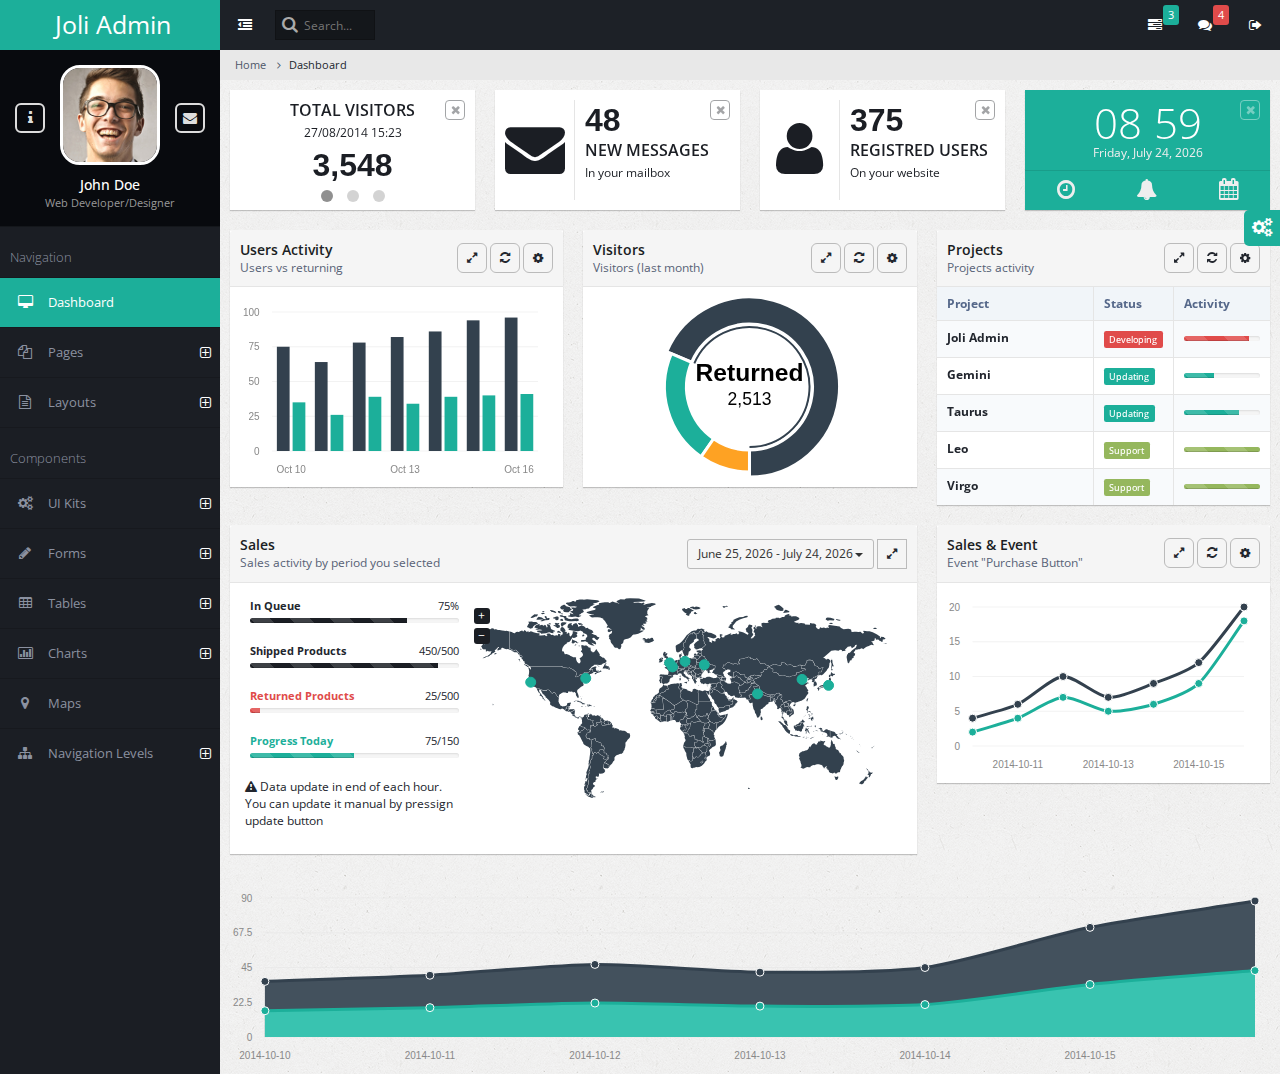
==== commit edd29285: "change file upload" ====
--- a/src/main/webapp/jsp/index.html
+++ b/src/main/webapp/jsp/index.html
@@ -141,12 +141,21 @@
                                 <div class="informer informer-danger">New</div>
                                 <ul>
                                     <li><a href="form-layouts-one-column.html"><span class="fa fa-align-justify"></span> One Column</a></li>
+                                     
                                     <li><a href="form-layouts-two-column.html"><span class="fa fa-th-large"></span> Two Column</a></li>
                                     <li><a href="form-layouts-tabbed.html"><span class="fa fa-table"></span> Tabbed</a></li>
                                     <li><a href="form-layouts-separated.html"><span class="fa fa-th-list"></span> Separated Rows</a></li>
                                 </ul> 
                             </li>
-                            <li><a href="form-elements.html"><span class="fa fa-file-text-o"></span> Elements</a></li>
+                            <li><a href="form-elements.html"><span class="fa fa-file-text-o"></span> Register HereRegister </a></li>
+                          
+                           <li><a href="uploadfile.jsp"><span class="fa fa-file-text-o"></span> upload-file</a></li>
+                           <li><a href="upload.html"><span class="fa fa-file-text-o"></span> upload progress</a></li>
+                           <li><a href="download.html"><span class="fa fa-file-text-o"></span> DOWNLOAD FILE</a></li>
+                           <li><a href=""><span class="fa fa-file-text-o"></span> upload progress</a></li>
+                           
+
+                                                
                             <li><a href="form-validation.html"><span class="fa fa-list-alt"></span> Validation</a></li>
                             <li><a href="form-wizards.html"><span class="fa fa-arrow-right"></span> Wizards</a></li>
                             <li><a href="form-editors.html"><span class="fa fa-text-width"></span> WYSIWYG Editors</a></li>
